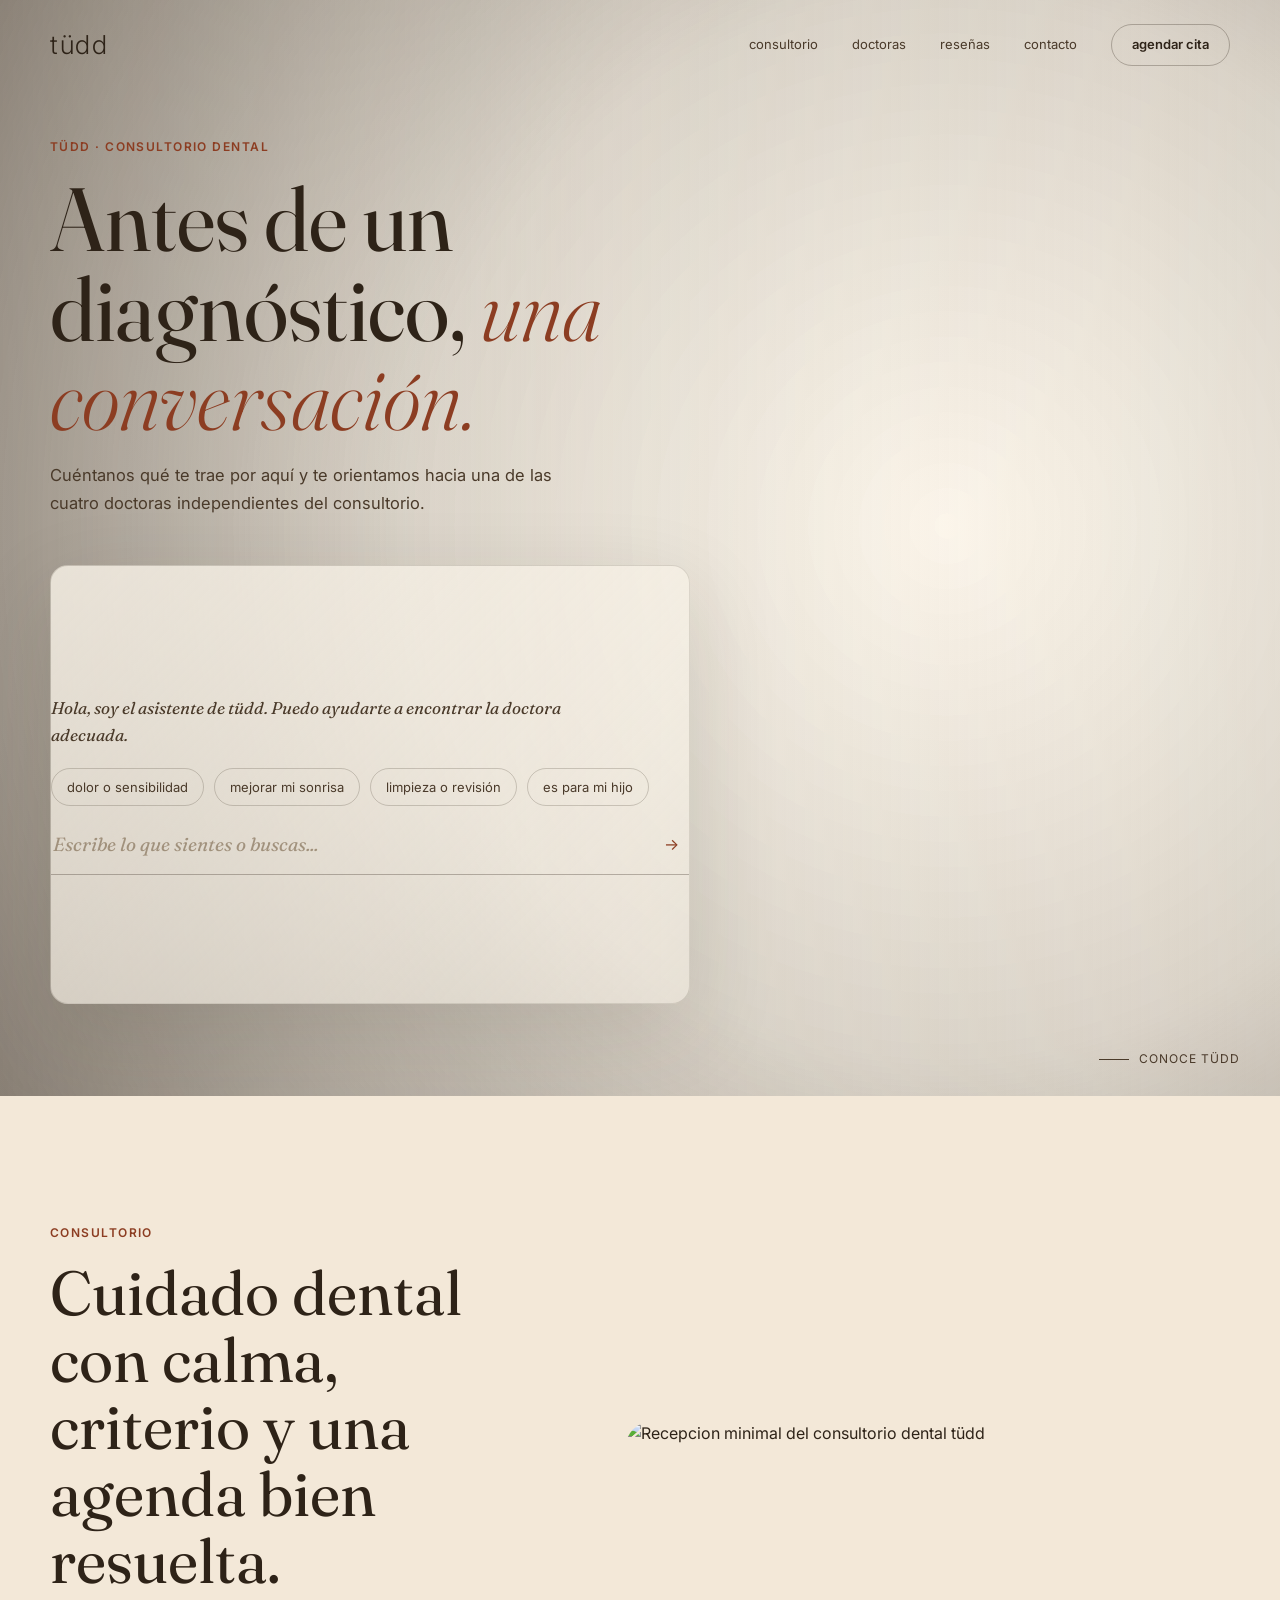
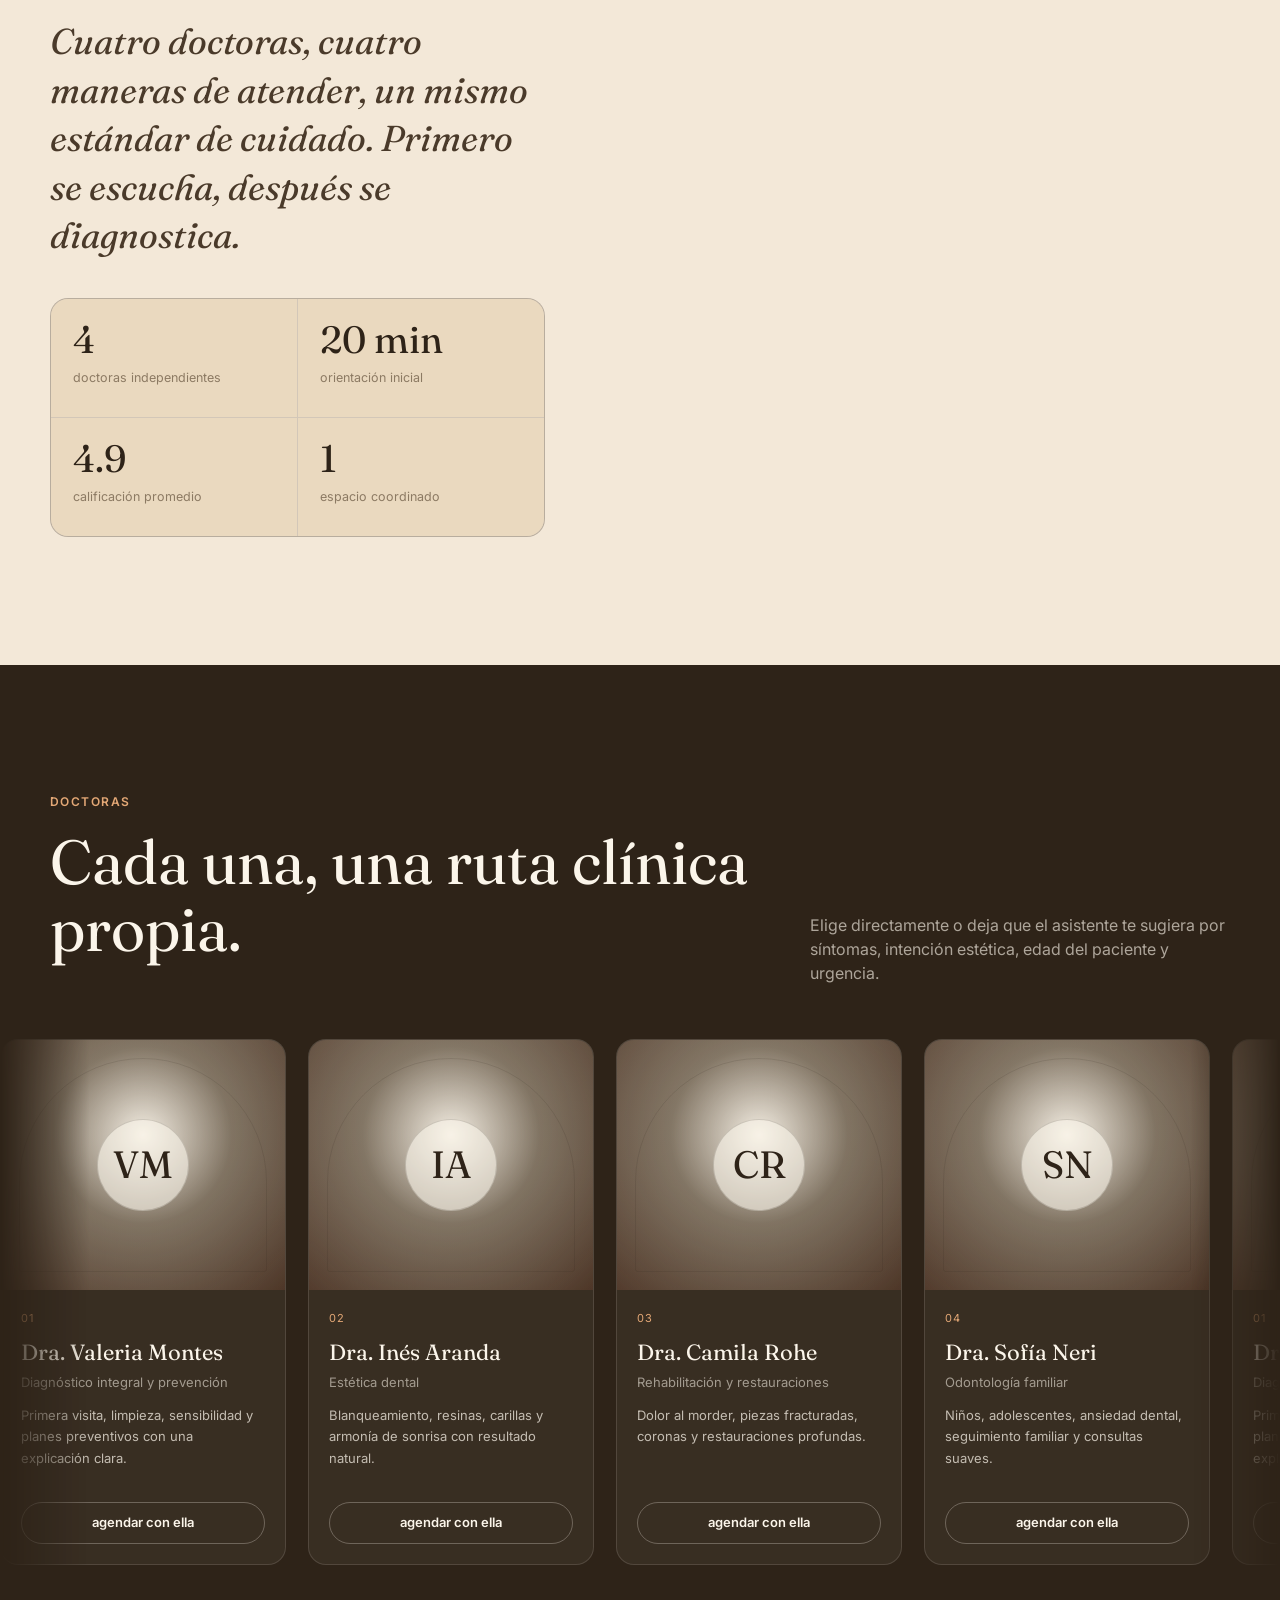
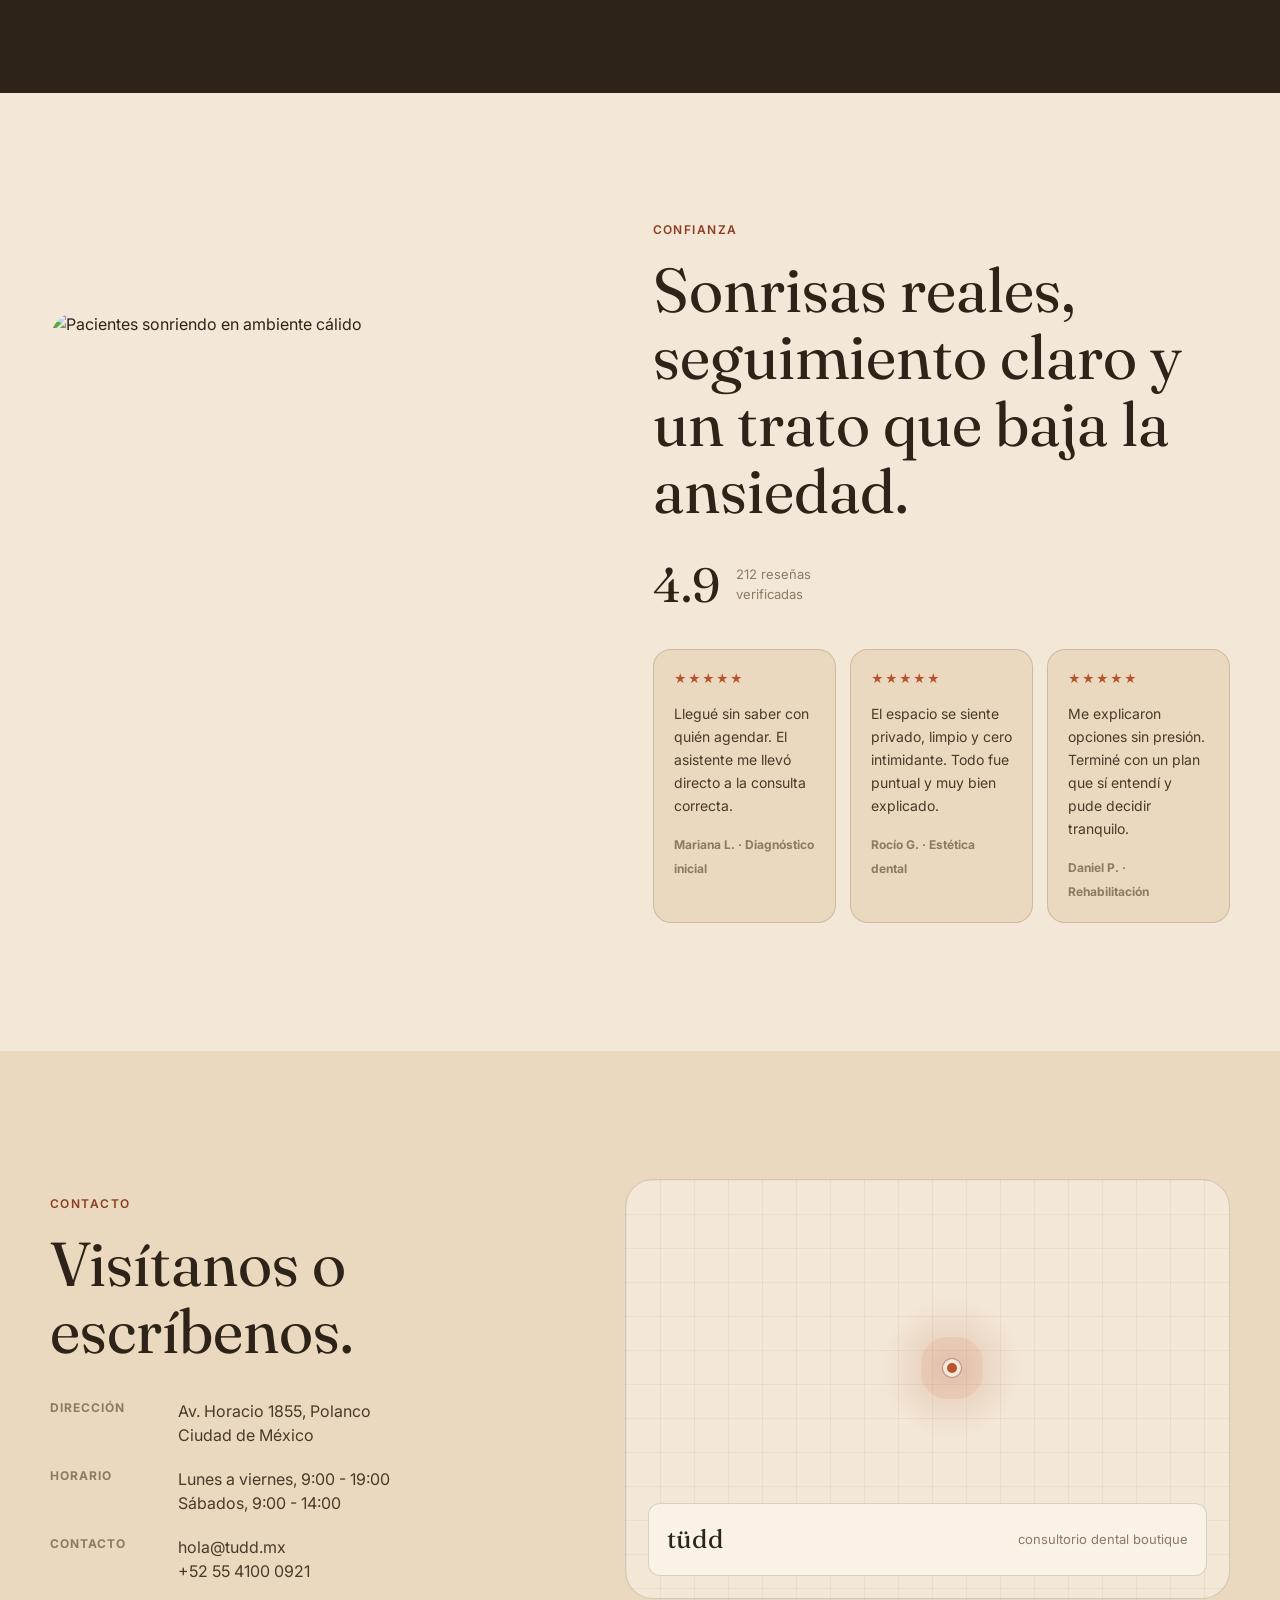
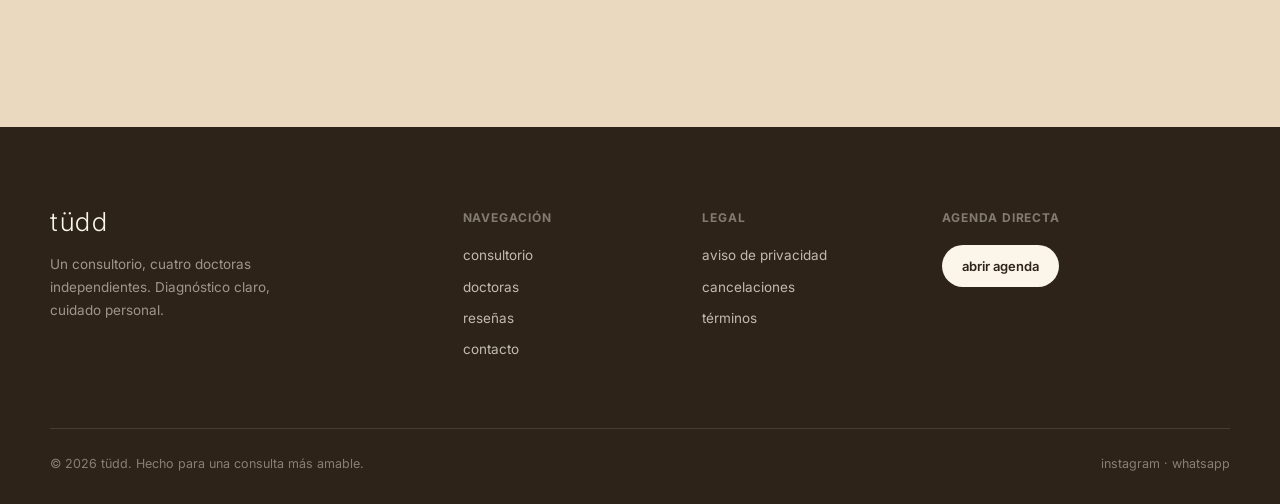
==== public/index.html @ bcc269da "Refina sitio con asistente conversacional" ====
<!doctype html>
<html lang="es">
  <head>
    <meta charset="utf-8" />
    <meta name="viewport" content="width=device-width, initial-scale=1" />
    <title>tüdd | Consultorio dental boutique</title>
    <meta
      name="description"
      content="Consultorio dental boutique con asistente de triaje, cuatro doctoras independientes y agenda de citas."
    />
    <link rel="preconnect" href="https://fonts.googleapis.com" />
    <link rel="preconnect" href="https://fonts.gstatic.com" crossorigin />
    <link
      href="https://fonts.googleapis.com/css2?family=Fraunces:ital,opsz,wght@0,9..144,300;0,9..144,400;0,9..144,500;1,9..144,400&family=Inter:wght@300;400;500;600;700&display=swap"
      rel="stylesheet"
    />
    <link rel="stylesheet" href="styles.css" />
  </head>
  <body>
    <header class="site-header" id="siteHeader">
      <div class="wrap nav-wrap">
        <a class="logo" href="#inicio" aria-label="tüdd inicio">tüdd</a>
        <nav class="main-nav" id="mainNav" aria-label="Navegacion principal">
          <a href="#consultorio">consultorio</a>
          <a href="#doctoras">doctoras</a>
          <a href="#confianza">reseñas</a>
          <a href="#contacto">contacto</a>
          <button class="btn btn-outline" type="button" data-open-booking="valeria">agendar cita</button>
        </nav>
        <button class="menu-toggle" id="menuToggle" type="button" aria-label="Abrir menu">
          <span></span>
          <span></span>
        </button>
      </div>
    </header>

    <main>
      <section class="hero" id="inicio">
        <div class="hero-photo" aria-hidden="true"></div>
        <div class="hero-scrim"></div>
        <div class="hero-grain"></div>

        <div class="wrap hero-inner" id="heroInner">
          <span class="hero-eyebrow">tüdd · consultorio dental</span>
          <h1>Antes de un diagnóstico, <em>una conversación.</em></h1>
          <p class="hero-lede">
            Cuéntanos qué te trae por aquí y te orientamos hacia una de las cuatro doctoras
            independientes del consultorio.
          </p>

          <section class="assistant-embed" id="asistente" aria-label="Asistente de triaje">
            <div class="thread" id="thread">
              <p class="line bot">Hola, soy el asistente de tüdd. Puedo ayudarte a encontrar la doctora adecuada.</p>
            </div>
            <div class="chip-row" id="chipRow">
              <button class="chip" type="button" data-msg="Tengo dolor o sensibilidad">dolor o sensibilidad</button>
              <button class="chip" type="button" data-msg="Quiero mejorar mi sonrisa">mejorar mi sonrisa</button>
              <button class="chip" type="button" data-msg="Necesito una limpieza o revisión">limpieza o revisión</button>
              <button class="chip" type="button" data-msg="Es para mi hijo">es para mi hijo</button>
            </div>
            <div class="ask-line">
              <input id="assistantInput" type="text" placeholder="Escribe lo que sientes o buscas..." />
              <button class="send-btn" id="sendBtn" type="button" aria-label="Enviar">
                <span>→</span>
              </button>
            </div>
          </section>
        </div>

        <div class="scroll-cue"><span></span>conoce tüdd</div>
      </section>

      <section class="about" id="consultorio">
        <div class="wrap about-grid">
          <div class="about-copy reveal">
            <span class="eyebrow">consultorio</span>
            <h2>Cuidado dental con calma, criterio y una agenda bien resuelta.</h2>
            <p class="quote">
              Cuatro doctoras, cuatro maneras de atender, un mismo estándar de cuidado.
              Primero se escucha, después se diagnostica.
            </p>
            <div class="stat-grid">
              <div><strong>4</strong><span>doctoras independientes</span></div>
              <div><strong>20 min</strong><span>orientación inicial</span></div>
              <div><strong>4.9</strong><span>calificación promedio</span></div>
              <div><strong>1</strong><span>espacio coordinado</span></div>
            </div>
          </div>
          <div class="about-media reveal">
            <img src="assets/tudd-clinic.png" alt="Recepcion minimal del consultorio dental tüdd" />
          </div>
        </div>
      </section>

      <section class="doctors" id="doctoras">
        <div class="wrap doctors-head">
          <div>
            <span class="eyebrow">doctoras</span>
            <h2>Cada una, una ruta clínica propia.</h2>
          </div>
          <p>
            Elige directamente o deja que el asistente te sugiera por síntomas, intención estética,
            edad del paciente y urgencia.
          </p>
        </div>
        <div class="carousel-mask" aria-label="Doctoras de tüdd">
          <div class="carousel-track" id="doctorTrack"></div>
        </div>
      </section>

      <section class="trust" id="confianza">
        <div class="wrap trust-grid">
          <div class="trust-media reveal">
            <img src="assets/tudd-trust.png" alt="Pacientes sonriendo en ambiente cálido" />
          </div>
          <div class="trust-copy reveal">
            <span class="eyebrow">confianza</span>
            <h2>Sonrisas reales, seguimiento claro y un trato que baja la ansiedad.</h2>
            <div class="rating">
              <strong>4.9</strong>
              <span>212 reseñas verificadas</span>
            </div>
            <div class="review-grid" id="reviewGrid"></div>
          </div>
        </div>
      </section>

      <section class="contact" id="contacto">
        <div class="wrap contact-grid">
          <div>
            <span class="eyebrow">contacto</span>
            <h2>Visítanos o escríbenos.</h2>
            <div class="contact-list">
              <div><span>dirección</span><p>Av. Horacio 1855, Polanco<br />Ciudad de México</p></div>
              <div><span>horario</span><p>Lunes a viernes, 9:00 - 19:00<br />Sábados, 9:00 - 14:00</p></div>
              <div><span>contacto</span><p>hola@tudd.mx<br />+52 55 4100 0921</p></div>
            </div>
          </div>
          <div class="map-card">
            <div class="map-grid"></div>
            <div class="map-pin"></div>
            <div class="map-label">
              <strong>tüdd</strong>
              <span>consultorio dental boutique</span>
            </div>
          </div>
        </div>
      </section>
    </main>

    <footer class="footer">
      <div class="wrap footer-grid">
        <div>
          <a class="logo" href="#inicio">tüdd</a>
          <p>Un consultorio, cuatro doctoras independientes. Diagnóstico claro, cuidado personal.</p>
        </div>
        <div>
          <h3>navegación</h3>
          <a href="#consultorio">consultorio</a>
          <a href="#doctoras">doctoras</a>
          <a href="#confianza">reseñas</a>
          <a href="#contacto">contacto</a>
        </div>
        <div>
          <h3>legal</h3>
          <a href="#contacto">aviso de privacidad</a>
          <a href="#contacto">cancelaciones</a>
          <a href="#contacto">términos</a>
        </div>
        <div>
          <h3>agenda directa</h3>
          <button class="btn btn-light" type="button" data-open-booking="valeria">abrir agenda</button>
        </div>
      </div>
      <div class="wrap footer-bottom">
        <span>© 2026 tüdd. Hecho para una consulta más amable.</span>
        <span>instagram · whatsapp</span>
      </div>
    </footer>

    <div class="modal-overlay" id="modalOverlay" aria-hidden="true">
      <div class="modal-box" role="dialog" aria-modal="true" aria-labelledby="modalTitle">
        <button class="modal-close" id="modalClose" type="button" aria-label="Cerrar">×</button>
        <div id="modalContent"></div>
      </div>
    </div>

    <script src="script.js"></script>
  </body>
</html>
---- public/styles.css ----
:root {
  --sand: #f3e8d8;
  --sand-2: #ead9bf;
  --cream: #fbf5ea;
  --ink: #2e2318;
  --ink-soft: #4a3a2a;
  --taupe: #8c7a63;
  --terra: #b8532f;
  --terra-deep: #8c3d22;
  --line: rgba(46, 35, 24, 0.16);
  --line-strong: rgba(46, 35, 24, 0.28);
  --glass: rgba(251, 245, 234, 0.68);
  --font-display: "Fraunces", Georgia, serif;
  --font-body: "Inter", Arial, sans-serif;
  --ease: cubic-bezier(0.22, 1, 0.36, 1);
}

* {
  box-sizing: border-box;
}

html {
  scroll-behavior: smooth;
}

body {
  margin: 0;
  overflow-x: hidden;
  background: var(--sand);
  color: var(--ink);
  font-family: var(--font-body);
  line-height: 1.5;
  -webkit-font-smoothing: antialiased;
}

a {
  color: inherit;
  text-decoration: none;
}

button,
input {
  font: inherit;
}

button {
  border: 0;
  background: none;
  cursor: pointer;
}

img {
  display: block;
  width: 100%;
}

.wrap {
  width: min(1180px, calc(100% - 48px));
  margin: 0 auto;
}

.site-header {
  position: fixed;
  inset: 0 0 auto;
  z-index: 30;
  padding: 24px 0;
  border-bottom: 1px solid transparent;
  transition: background 0.35s var(--ease), padding 0.35s var(--ease), border-color 0.35s var(--ease);
}

.site-header.scrolled {
  padding: 14px 0;
  border-color: var(--line);
  background: rgba(243, 232, 216, 0.86);
  backdrop-filter: blur(16px);
}

.nav-wrap {
  display: flex;
  align-items: center;
  justify-content: space-between;
  gap: 28px;
}

.logo {
  font-size: 26px;
  font-weight: 300;
  letter-spacing: 0.06em;
  line-height: 1;
}

.main-nav {
  display: flex;
  align-items: center;
  gap: 34px;
  color: var(--ink-soft);
  font-size: 13px;
}

.main-nav a {
  transition: color 0.2s ease;
}

.main-nav a:hover {
  color: var(--terra-deep);
}

.btn {
  display: inline-flex;
  min-height: 42px;
  align-items: center;
  justify-content: center;
  border-radius: 999px;
  padding: 0 20px;
  font-size: 13px;
  font-weight: 600;
  transition: transform 0.25s var(--ease), background 0.25s ease, color 0.25s ease, border-color 0.25s ease;
}

.btn:hover {
  transform: translateY(-1px);
}

.btn-outline {
  border: 1px solid var(--line-strong);
  color: var(--ink);
}

.btn-outline:hover {
  border-color: var(--terra);
  color: var(--terra-deep);
}

.btn-light {
  background: var(--cream);
  color: var(--ink);
}

.menu-toggle {
  position: relative;
  display: none;
  width: 34px;
  height: 34px;
}

.menu-toggle span {
  position: absolute;
  left: 5px;
  right: 5px;
  height: 1px;
  background: var(--ink);
  transition: transform 0.25s var(--ease);
}

.menu-toggle span:first-child {
  top: 12px;
}

.menu-toggle span:last-child {
  top: 20px;
}

.menu-toggle.open span:first-child {
  transform: translateY(4px) rotate(45deg);
}

.menu-toggle.open span:last-child {
  transform: translateY(-4px) rotate(-45deg);
}

.hero {
  position: relative;
  min-height: 100svh;
  display: flex;
  align-items: center;
  overflow: hidden;
  background: var(--cream);
}

.hero-photo {
  position: absolute;
  inset: -8vh 0;
  background-image: url("assets/tudd-hero.png");
  background-position: center;
  background-size: cover;
  background-attachment: fixed;
  will-change: transform;
}

.hero-scrim {
  position: absolute;
  inset: 0;
  background:
    radial-gradient(circle at 74% 48%, rgba(251, 245, 234, 0.08), rgba(46, 35, 24, 0.16) 48%, rgba(46, 35, 24, 0.56) 100%),
    linear-gradient(90deg, rgba(251, 245, 234, 0.78), rgba(251, 245, 234, 0.32) 46%, rgba(251, 245, 234, 0.04));
}

.hero-grain {
  position: absolute;
  inset: 0;
  opacity: 0.18;
  mix-blend-mode: multiply;
  pointer-events: none;
  background-image: radial-gradient(rgba(46, 35, 24, 0.18) 0.7px, transparent 0.7px);
  background-size: 12px 12px;
}

.hero-inner {
  position: relative;
  z-index: 2;
  padding: 138px 0 92px;
  will-change: transform, opacity;
}

.hero-eyebrow,
.eyebrow {
  display: block;
  margin-bottom: 18px;
  color: var(--terra-deep);
  font-size: 12px;
  font-weight: 600;
  letter-spacing: 0.12em;
  text-transform: uppercase;
}

h1,
h2,
h3,
p {
  margin-top: 0;
}

h1 {
  max-width: 760px;
  margin-bottom: 18px;
  color: var(--ink);
  font-family: var(--font-display);
  font-size: clamp(44px, 7vw, 92px);
  font-weight: 400;
  letter-spacing: 0;
  line-height: 1;
}

h1 em {
  color: var(--terra-deep);
  font-style: italic;
  font-weight: 300;
}

.hero-lede {
  max-width: 540px;
  color: var(--ink-soft);
  font-size: 16.5px;
  line-height: 1.7;
}

.assistant-embed {
  max-width: 640px;
  margin-top: 48px;
  padding: 26px;
  border: 1px solid rgba(46, 35, 24, 0.14);
  border-radius: 18px;
  background: linear-gradient(135deg, rgba(251, 245, 234, 0.78), rgba(251, 245, 234, 0.42));
  box-shadow: 0 30px 90px rgba(46, 35, 24, 0.14);
  backdrop-filter: blur(18px);
}

.thread {
  display: flex;
  max-height: 230px;
  flex-direction: column;
  gap: 12px;
  overflow-y: auto;
  padding-right: 5px;
  margin-bottom: 20px;
}

.line {
  max-width: 92%;
  margin-bottom: 0;
  animation: lineIn 0.45s var(--ease);
  font-size: 17px;
  line-height: 1.6;
}

@keyframes lineIn {
  from {
    opacity: 0;
    transform: translateY(7px);
  }
  to {
    opacity: 1;
    transform: translateY(0);
  }
}

.line.bot {
  color: var(--ink-soft);
  font-family: var(--font-display);
  font-style: italic;
}

.line.user {
  align-self: flex-end;
  color: var(--terra-deep);
  font-weight: 600;
  text-align: right;
}

.line.user::before {
  content: "- ";
  opacity: 0.55;
}

.line.typing {
  display: flex;
  gap: 5px;
}

.line.typing span {
  width: 6px;
  height: 6px;
  border-radius: 999px;
  background: var(--taupe);
  animation: bounce 1.1s infinite ease-in-out;
}

.line.typing span:nth-child(2) {
  animation-delay: 0.12s;
}

.line.typing span:nth-child(3) {
  animation-delay: 0.24s;
}

@keyframes bounce {
  0%,
  70%,
  100% {
    opacity: 0.45;
    transform: translateY(0);
  }
  35% {
    opacity: 1;
    transform: translateY(-4px);
  }
}

.suggestion-line {
  display: flex;
  align-items: baseline;
  gap: 10px;
  flex-wrap: wrap;
}

.suggestion-line strong {
  color: var(--ink);
  font-family: var(--font-body);
  font-style: normal;
}

.suggestion-line span {
  color: var(--taupe);
  font-family: var(--font-body);
  font-size: 14px;
  font-style: normal;
}

.suggestion-line button {
  color: var(--terra-deep);
  font-size: 14px;
  font-weight: 700;
  text-decoration: underline;
  text-underline-offset: 4px;
}

.chip-row {
  display: flex;
  flex-wrap: wrap;
  gap: 10px;
  margin-bottom: 20px;
}

.chip {
  min-height: 38px;
  border: 1px solid rgba(46, 35, 24, 0.2);
  border-radius: 999px;
  padding: 0 15px;
  color: var(--ink-soft);
  font-size: 13px;
  transition: background 0.2s ease, border-color 0.2s ease;
}

.chip:hover {
  border-color: var(--terra);
  background: rgba(184, 83, 47, 0.08);
}

.ask-line {
  display: flex;
  align-items: center;
  gap: 12px;
  border-bottom: 1px solid rgba(46, 35, 24, 0.3);
  padding-bottom: 12px;
}

.ask-line input {
  min-width: 0;
  flex: 1;
  border: 0;
  outline: 0;
  background: transparent;
  color: var(--ink);
  font-family: var(--font-display);
  font-size: 19px;
  font-style: italic;
}

.ask-line input::placeholder {
  color: rgba(140, 122, 99, 0.76);
}

.send-btn {
  width: 36px;
  height: 36px;
  flex: 0 0 auto;
  border-radius: 999px;
  color: var(--terra-deep);
  transition: transform 0.2s ease, background 0.2s ease;
}

.send-btn:hover {
  background: rgba(184, 83, 47, 0.1);
  transform: translateX(2px);
}

.scroll-cue {
  position: absolute;
  right: 40px;
  bottom: 28px;
  z-index: 3;
  display: flex;
  align-items: center;
  gap: 10px;
  color: var(--ink-soft);
  font-size: 12px;
  letter-spacing: 0.08em;
  text-transform: uppercase;
}

.scroll-cue span {
  width: 30px;
  height: 1px;
  background: currentColor;
}

section:not(.hero) {
  padding: clamp(84px, 10vw, 132px) 0;
}

.about-grid,
.trust-grid,
.contact-grid {
  display: grid;
  align-items: center;
  gap: clamp(34px, 7vw, 80px);
}

.about-grid {
  grid-template-columns: 0.9fr 1.1fr;
}

.about-copy h2,
.doctors h2,
.trust-copy h2,
.contact h2 {
  max-width: 720px;
  margin-bottom: 22px;
  font-family: var(--font-display);
  font-size: clamp(34px, 5vw, 62px);
  font-weight: 400;
  line-height: 1.08;
}

.quote {
  position: relative;
  max-width: 600px;
  margin-bottom: 38px;
  color: var(--ink-soft);
  font-family: var(--font-display);
  font-size: clamp(24px, 3vw, 36px);
  font-style: italic;
  line-height: 1.35;
}

.stat-grid {
  display: grid;
  grid-template-columns: repeat(2, 1fr);
  overflow: hidden;
  border: 1px solid var(--line);
  border-radius: 18px;
  background: var(--line);
  gap: 1px;
}

.stat-grid div {
  min-height: 118px;
  background: var(--sand-2);
  padding: 22px;
}

.stat-grid strong {
  display: block;
  color: var(--ink);
  font-family: var(--font-display);
  font-size: 38px;
  font-weight: 400;
  line-height: 1;
}

.stat-grid span {
  display: block;
  margin-top: 10px;
  color: var(--taupe);
  font-size: 12.5px;
}

.about-media img,
.trust-media img {
  min-height: 520px;
  border-radius: 28px;
  object-fit: cover;
}

.doctors {
  overflow: hidden;
  background: var(--ink);
  color: var(--cream);
}

.doctors .eyebrow {
  color: #e4a876;
}

.doctors-head {
  display: flex;
  align-items: flex-end;
  justify-content: space-between;
  gap: 28px;
  margin-bottom: 54px;
}

.doctors-head p {
  max-width: 420px;
  margin-bottom: 0;
  color: rgba(251, 245, 234, 0.62);
}

.carousel-mask {
  overflow: hidden;
  mask-image: linear-gradient(90deg, transparent, black 7%, black 93%, transparent);
}

.carousel-track {
  display: flex;
  width: max-content;
  gap: 22px;
  animation: scrollX 38s linear infinite;
}

.carousel-track:hover {
  animation-play-state: paused;
}

@keyframes scrollX {
  to {
    transform: translateX(-50%);
  }
}

.doctor-card {
  width: 286px;
  flex: 0 0 auto;
  overflow: hidden;
  border: 1px solid rgba(251, 245, 234, 0.13);
  border-radius: 18px;
  background: rgba(251, 245, 234, 0.05);
  transition: border-color 0.25s ease, transform 0.25s var(--ease);
}

.doctor-card:hover {
  border-color: rgba(251, 245, 234, 0.32);
  transform: translateY(-4px);
}

.doctor-art {
  position: relative;
  min-height: 250px;
  display: grid;
  place-items: center;
  background:
    radial-gradient(circle at 50% 38%, rgba(251, 245, 234, 0.96), rgba(234, 217, 191, 0.38) 42%, rgba(184, 83, 47, 0.14)),
    linear-gradient(135deg, rgba(251, 245, 234, 0.08), rgba(251, 245, 234, 0.02));
}

.doctor-art::after {
  content: "";
  position: absolute;
  inset: 18px;
  border: 1px solid rgba(46, 35, 24, 0.12);
  border-radius: 999px 999px 22px 22px;
}

.doctor-art span {
  position: relative;
  z-index: 1;
  width: 92px;
  height: 92px;
  display: grid;
  place-items: center;
  border: 1px solid rgba(46, 35, 24, 0.18);
  border-radius: 50%;
  background: rgba(251, 245, 234, 0.62);
  color: var(--ink);
  font-family: var(--font-display);
  font-size: 38px;
}

.doctor-body {
  padding: 20px;
}

.doctor-index {
  display: block;
  margin-bottom: 10px;
  color: #e4a876;
  font-size: 11px;
  letter-spacing: 0.1em;
}

.doctor-name {
  margin-bottom: 4px;
  font-family: var(--font-display);
  font-size: 22px;
}

.doctor-role {
  margin-bottom: 12px;
  color: rgba(251, 245, 234, 0.55);
  font-size: 13px;
}

.doctor-bio {
  min-height: 84px;
  color: rgba(251, 245, 234, 0.72);
  font-size: 13px;
  line-height: 1.65;
}

.doctor-cta,
.modal-submit {
  width: 100%;
  min-height: 42px;
  border-radius: 999px;
  background: transparent;
  border: 1px solid rgba(251, 245, 234, 0.28);
  color: var(--cream);
  font-size: 13px;
  font-weight: 600;
  transition: background 0.25s ease, border-color 0.25s ease;
}

.doctor-cta:hover,
.modal-submit:hover {
  border-color: var(--terra);
  background: var(--terra);
}

.trust {
  background: var(--sand);
}

.trust-grid {
  grid-template-columns: 0.95fr 1.05fr;
}

.rating {
  display: flex;
  align-items: center;
  gap: 16px;
  margin: 24px 0 28px;
}

.rating strong {
  font-family: var(--font-display);
  font-size: 48px;
  font-weight: 400;
}

.rating span {
  max-width: 130px;
  color: var(--taupe);
  font-size: 13px;
}

.review-grid {
  display: grid;
  grid-template-columns: repeat(3, 1fr);
  gap: 14px;
}

.review-card {
  min-height: 225px;
  border: 1px solid var(--line);
  border-radius: 18px;
  background: var(--sand-2);
  padding: 20px;
}

.review-stars {
  margin-bottom: 14px;
  color: var(--terra);
  font-size: 12px;
  letter-spacing: 1px;
}

.review-card p {
  color: var(--ink-soft);
  font-size: 14px;
  line-height: 1.65;
}

.review-card span {
  color: var(--taupe);
  font-size: 12px;
  font-weight: 700;
}

.contact {
  background: var(--sand-2);
}

.contact-grid {
  grid-template-columns: 0.9fr 1.1fr;
}

.contact-list {
  display: grid;
  gap: 20px;
  margin-top: 34px;
}

.contact-list div {
  display: grid;
  grid-template-columns: 110px 1fr;
  gap: 18px;
}

.contact-list span {
  color: var(--taupe);
  font-size: 12px;
  font-weight: 700;
  letter-spacing: 0.08em;
  text-transform: uppercase;
}

.contact-list p {
  margin-bottom: 0;
  color: var(--ink-soft);
}

.map-card {
  position: relative;
  min-height: 420px;
  overflow: hidden;
  border: 1px solid var(--line);
  border-radius: 28px;
  background:
    linear-gradient(rgba(46, 35, 24, 0.05) 1px, transparent 1px) 0 0 / 34px 34px,
    linear-gradient(90deg, rgba(46, 35, 24, 0.05) 1px, transparent 1px) 0 0 / 34px 34px,
    var(--sand);
}

.map-grid {
  position: absolute;
  inset: 0;
  background: radial-gradient(circle at 54% 45%, rgba(184, 83, 47, 0.22), transparent 18%);
}

.map-pin {
  position: absolute;
  left: 54%;
  top: 45%;
  width: 18px;
  height: 18px;
  border: 4px solid var(--sand);
  border-radius: 50%;
  background: var(--terra);
  box-shadow: 0 0 0 1px var(--line-strong), 0 0 0 22px rgba(184, 83, 47, 0.08);
  transform: translate(-50%, -50%);
}

.map-label {
  position: absolute;
  right: 22px;
  bottom: 22px;
  left: 22px;
  display: flex;
  align-items: center;
  justify-content: space-between;
  gap: 14px;
  border: 1px solid var(--line);
  border-radius: 12px;
  background: rgba(251, 245, 234, 0.82);
  padding: 16px 18px;
  backdrop-filter: blur(12px);
}

.map-label strong {
  font-family: var(--font-display);
  font-size: 26px;
  font-weight: 400;
}

.map-label span {
  color: var(--taupe);
  font-size: 13px;
}

.footer {
  background: var(--ink);
  color: rgba(251, 245, 234, 0.68);
  padding: 82px 0 30px;
}

.footer-grid {
  display: grid;
  grid-template-columns: 1.3fr 0.7fr 0.7fr 1fr;
  gap: 38px;
  padding-bottom: 58px;
  border-bottom: 1px solid rgba(251, 245, 234, 0.12);
}

.footer .logo {
  display: block;
  margin-bottom: 18px;
  color: var(--cream);
}

.footer p {
  max-width: 270px;
  color: rgba(251, 245, 234, 0.55);
  font-size: 13.5px;
  line-height: 1.7;
}

.footer h3 {
  margin-bottom: 18px;
  color: rgba(251, 245, 234, 0.42);
  font-size: 12px;
  letter-spacing: 0.08em;
  text-transform: uppercase;
}

.footer a:not(.logo) {
  display: block;
  margin-bottom: 11px;
  color: rgba(251, 245, 234, 0.72);
  font-size: 13.5px;
}

.footer-bottom {
  display: flex;
  justify-content: space-between;
  gap: 20px;
  padding-top: 26px;
  color: rgba(251, 245, 234, 0.44);
  font-size: 12.5px;
}

.modal-overlay {
  position: fixed;
  inset: 0;
  z-index: 80;
  display: flex;
  align-items: center;
  justify-content: center;
  padding: 24px;
  background: rgba(46, 35, 24, 0.58);
  backdrop-filter: blur(5px);
  opacity: 0;
  pointer-events: none;
  transition: opacity 0.25s var(--ease);
}

.modal-overlay.open {
  opacity: 1;
  pointer-events: auto;
}

.modal-box {
  position: relative;
  width: min(480px, 100%);
  max-height: 88vh;
  overflow-y: auto;
  border-radius: 28px;
  background: var(--sand);
  padding: 34px;
  transform: translateY(14px) scale(0.98);
  transition: transform 0.3s var(--ease);
}

.modal-overlay.open .modal-box {
  transform: translateY(0) scale(1);
}

.modal-close {
  position: absolute;
  top: 18px;
  right: 20px;
  color: var(--taupe);
  font-size: 30px;
  line-height: 1;
}

.modal-doctor {
  display: flex;
  gap: 14px;
  align-items: center;
  margin-bottom: 28px;
}

.modal-avatar {
  width: 56px;
  height: 56px;
  display: grid;
  place-items: center;
  border-radius: 50%;
  background: var(--cream);
  color: var(--ink);
  font-family: var(--font-display);
  font-size: 23px;
}

.modal-doctor h3 {
  margin: 0;
  font-family: var(--font-display);
  font-size: 24px;
  font-weight: 400;
}

.modal-doctor p {
  margin: 2px 0 0;
  color: var(--taupe);
  font-size: 13px;
}

.modal-label {
  display: block;
  margin: 22px 0 10px;
  color: var(--taupe);
  font-size: 12px;
  font-weight: 700;
  letter-spacing: 0.08em;
  text-transform: uppercase;
}

.pill-row {
  display: flex;
  flex-wrap: wrap;
  gap: 8px;
}

.pill-option {
  min-height: 38px;
  border: 1px solid var(--line-strong);
  border-radius: 999px;
  padding: 0 14px;
  color: var(--ink-soft);
  font-size: 13px;
}

.pill-option.active {
  border-color: var(--terra);
  background: var(--terra);
  color: var(--cream);
}

.form-field {
  margin-top: 10px;
}

.form-field input {
  width: 100%;
  border: 1px solid var(--line);
  border-radius: 999px;
  background: rgba(251, 245, 234, 0.62);
  padding: 13px 16px;
  outline: 0;
}

.modal-submit {
  margin-top: 18px;
  border-color: var(--terra);
  background: var(--terra);
}

.confirm-state {
  text-align: center;
}

.confirm-icon {
  width: 56px;
  height: 56px;
  display: grid;
  place-items: center;
  margin: 4px auto 18px;
  border-radius: 50%;
  background: var(--terra);
  color: var(--cream);
  font-size: 25px;
}

.confirm-detail {
  display: grid;
  gap: 8px;
  margin: 24px 0;
  text-align: left;
}

.confirm-detail div {
  display: flex;
  justify-content: space-between;
  gap: 18px;
  border-bottom: 1px solid var(--line);
  padding-bottom: 8px;
}

.confirm-detail span {
  color: var(--taupe);
  font-size: 12px;
}

.reveal {
  opacity: 0;
  transform: translateY(22px);
  transition: opacity 0.8s var(--ease), transform 0.8s var(--ease);
}

.reveal.in {
  opacity: 1;
  transform: translateY(0);
}

@media (prefers-reduced-motion: reduce) {
  *,
  *::before,
  *::after {
    animation-duration: 0.001ms !important;
    scroll-behavior: auto !important;
    transition-duration: 0.001ms !important;
  }

  .hero-photo {
    background-attachment: scroll;
  }
}

@media (max-width: 900px) {
  .wrap {
    width: min(100% - 34px, 1180px);
  }

  .main-nav {
    position: fixed;
    top: 68px;
    right: 18px;
    left: 18px;
    display: none;
    flex-direction: column;
    align-items: stretch;
    gap: 6px;
    border: 1px solid var(--line);
    border-radius: 18px;
    background: rgba(243, 232, 216, 0.94);
    padding: 16px;
    backdrop-filter: blur(14px);
  }

  .main-nav.open {
    display: flex;
  }

  .main-nav a,
  .main-nav button {
    justify-content: flex-start;
    padding: 12px;
  }

  .menu-toggle {
    display: block;
  }

  .hero-inner {
    padding-top: 120px;
  }

  .hero-photo {
    background-position: 64% center;
    background-attachment: scroll;
  }

  .about-grid,
  .trust-grid,
  .contact-grid,
  .footer-grid {
    grid-template-columns: 1fr;
  }

  .doctors-head,
  .footer-bottom {
    align-items: flex-start;
    flex-direction: column;
  }

  .review-grid {
    grid-template-columns: 1fr;
  }
}

@media (max-width: 620px) {
  h1 {
    font-size: clamp(42px, 14vw, 66px);
  }

  .assistant-embed {
    padding: 18px;
    border-radius: 16px;
  }

  .line {
    font-size: 16px;
  }

  .scroll-cue {
    display: none;
  }

  .stat-grid,
  .contact-list div {
    grid-template-columns: 1fr;
  }

  .about-media img,
  .trust-media img,
  .map-card {
    min-height: 330px;
  }

  .carousel-mask {
    mask-image: none;
  }

  .doctor-card {
    width: 272px;
  }
}
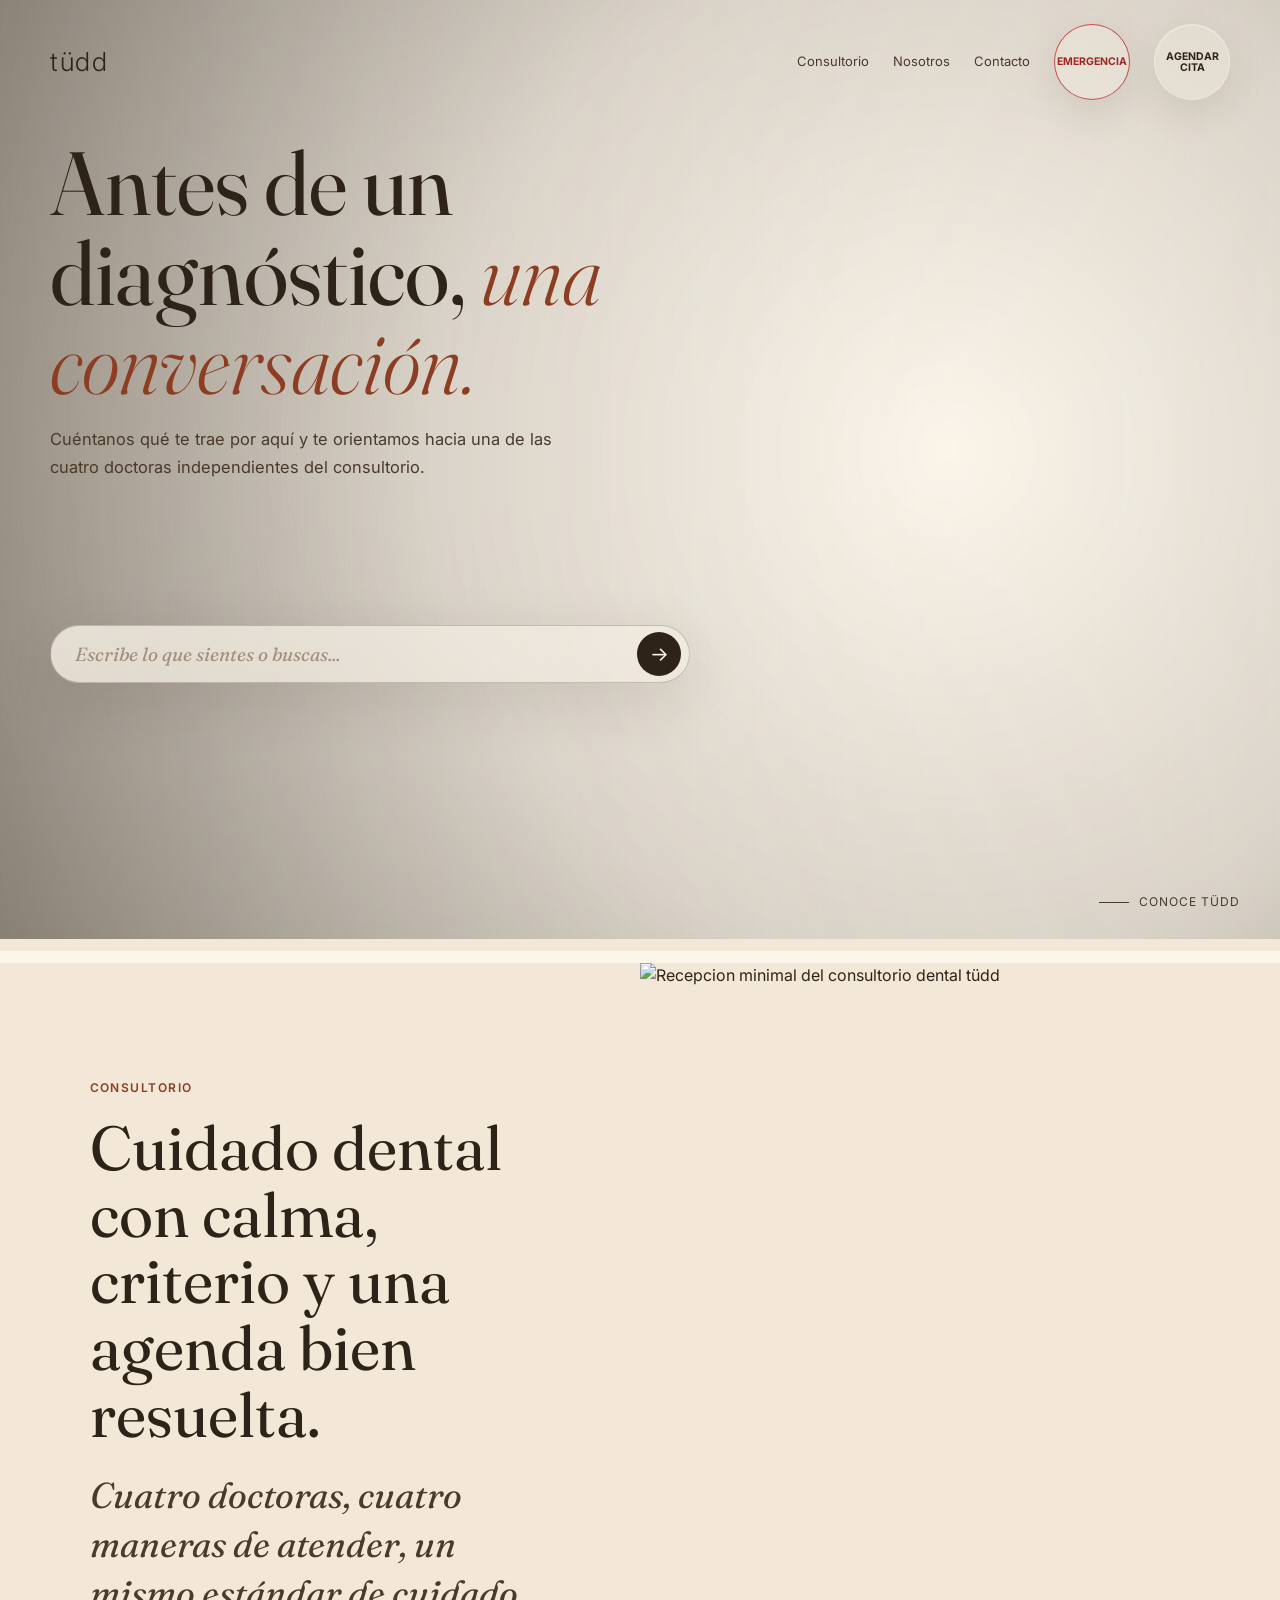
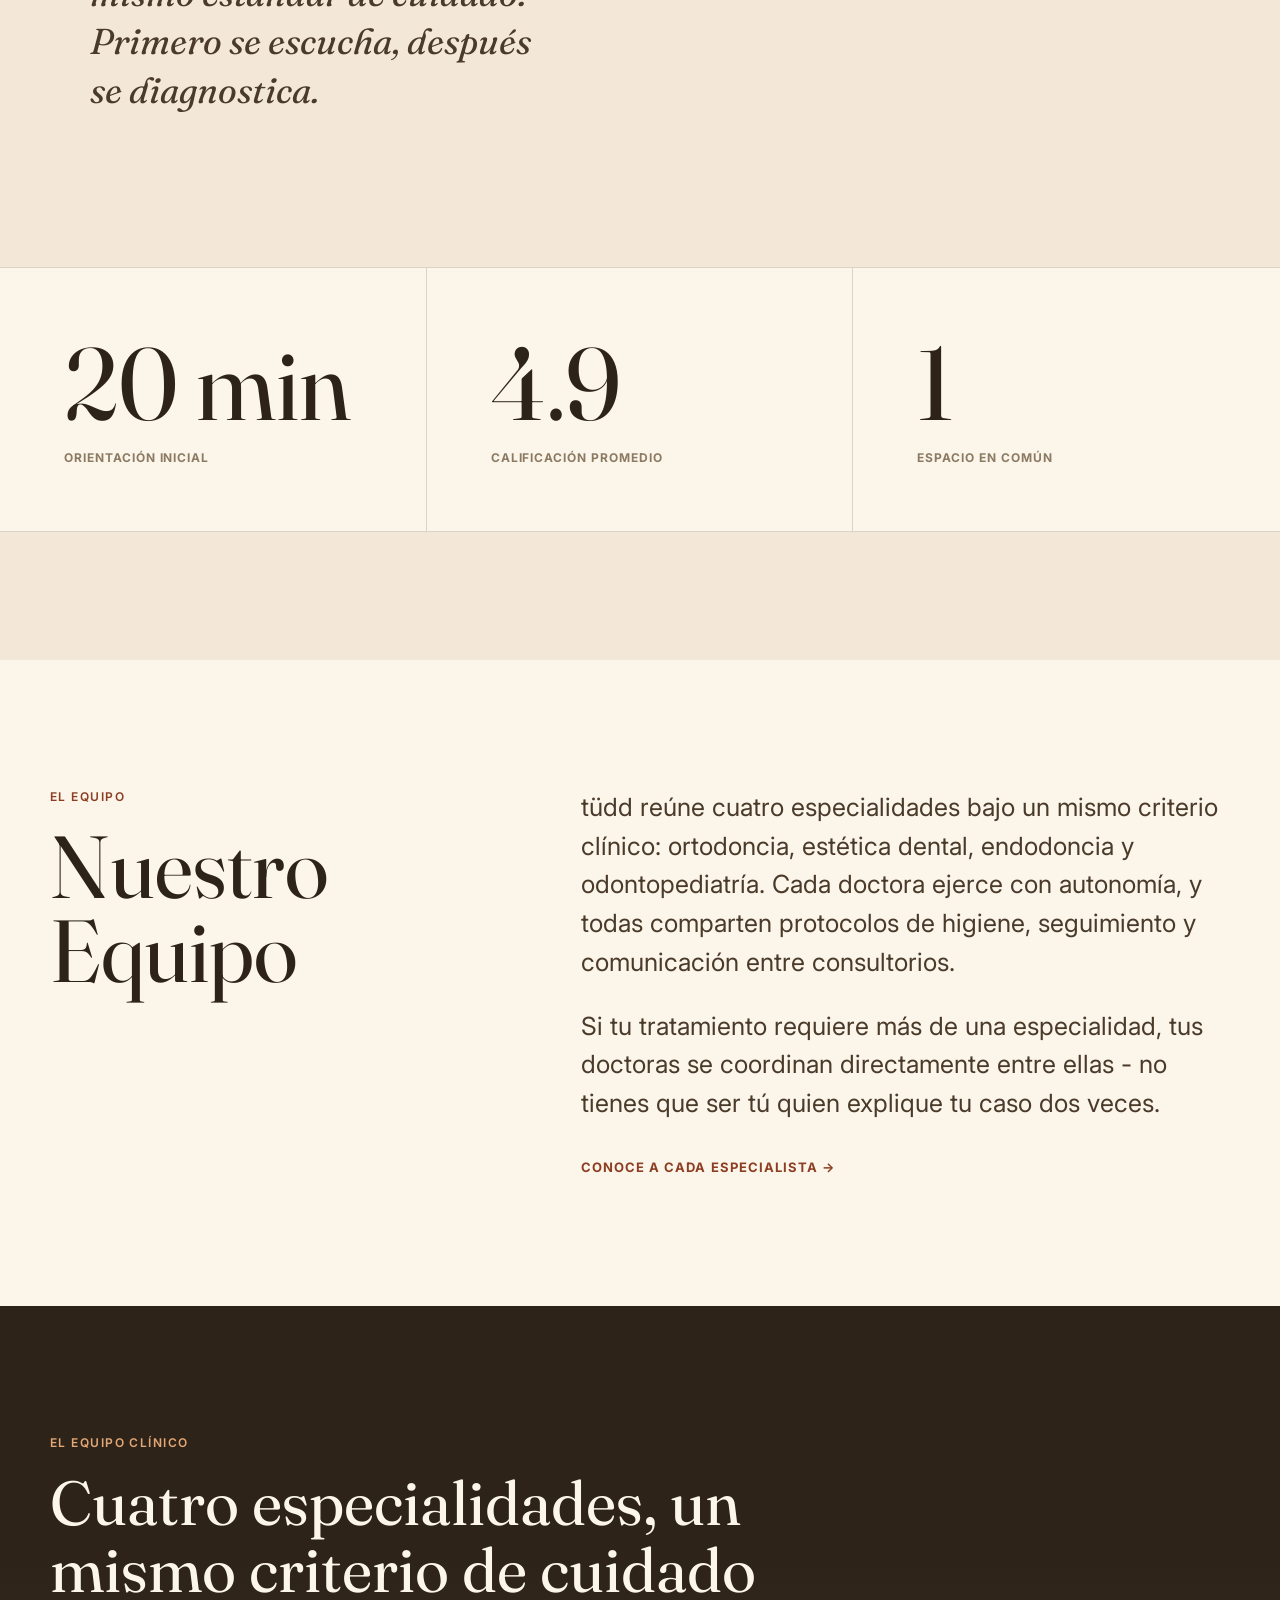
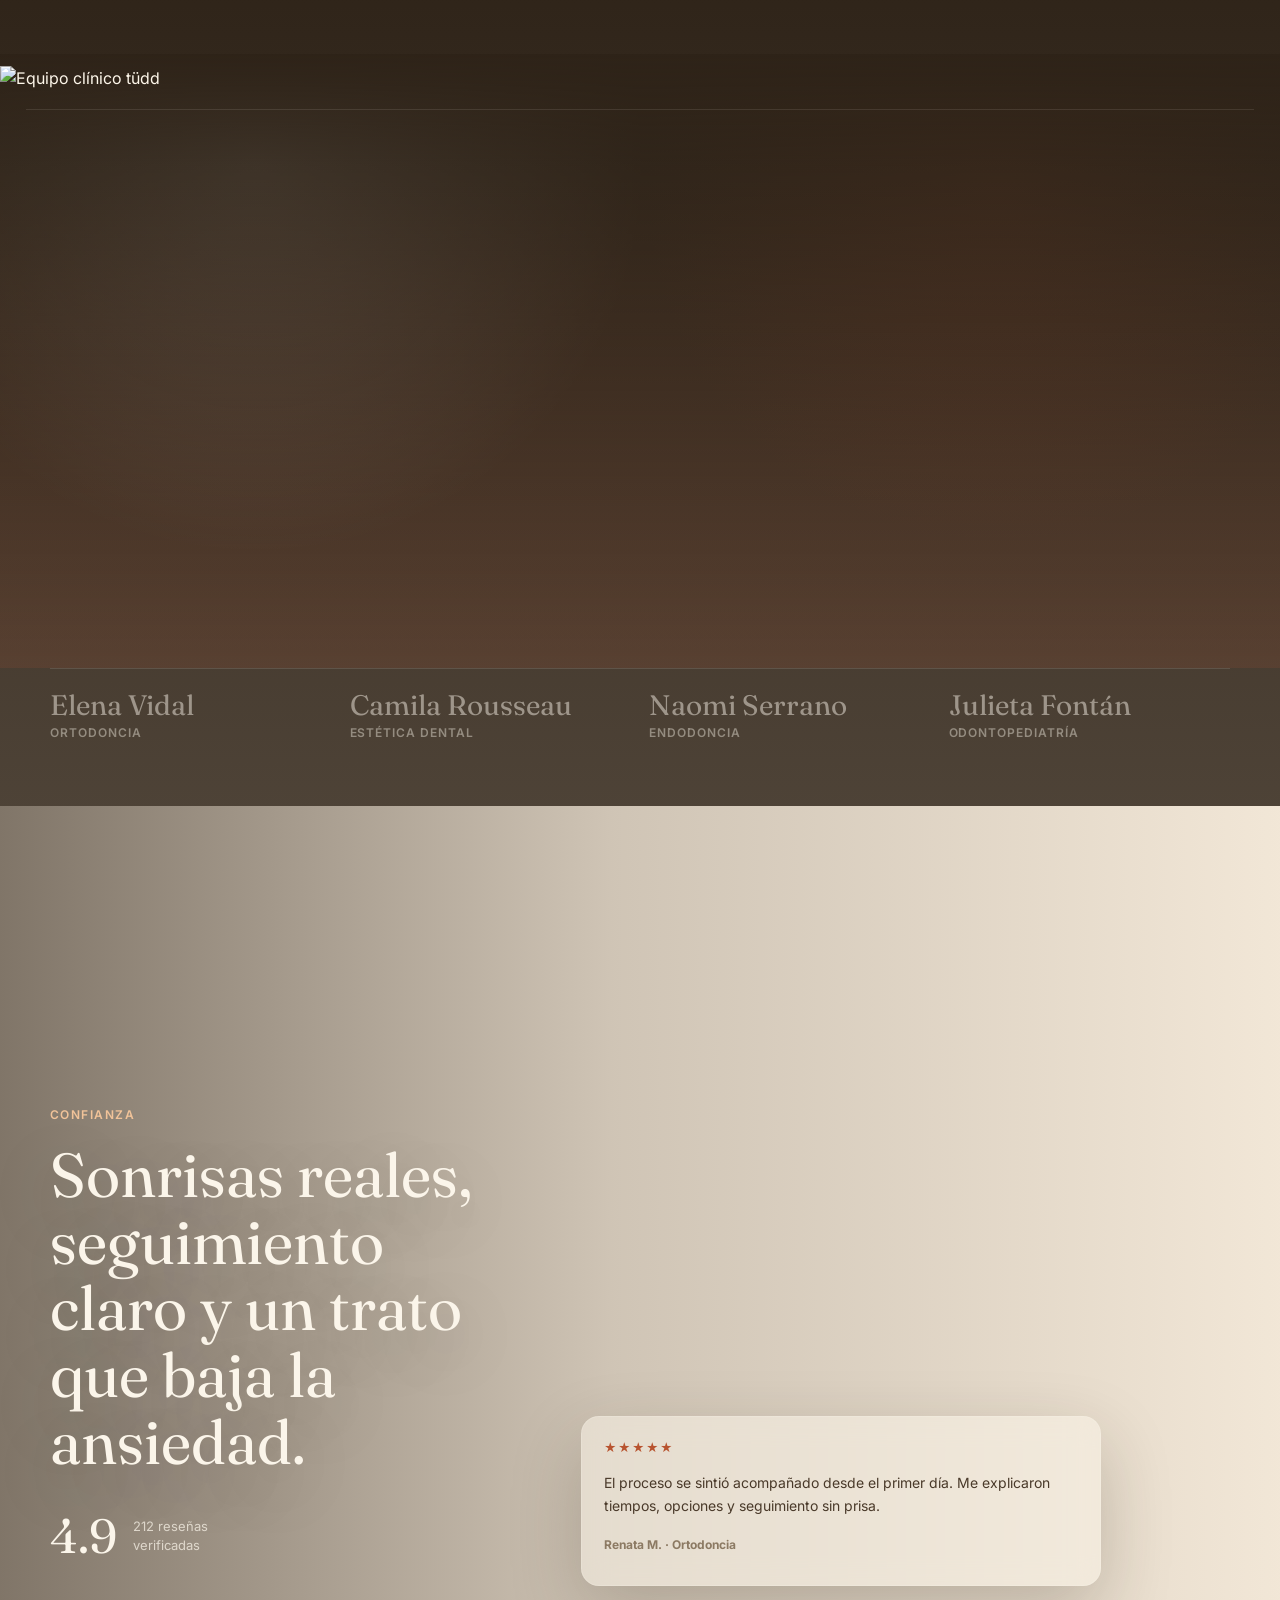
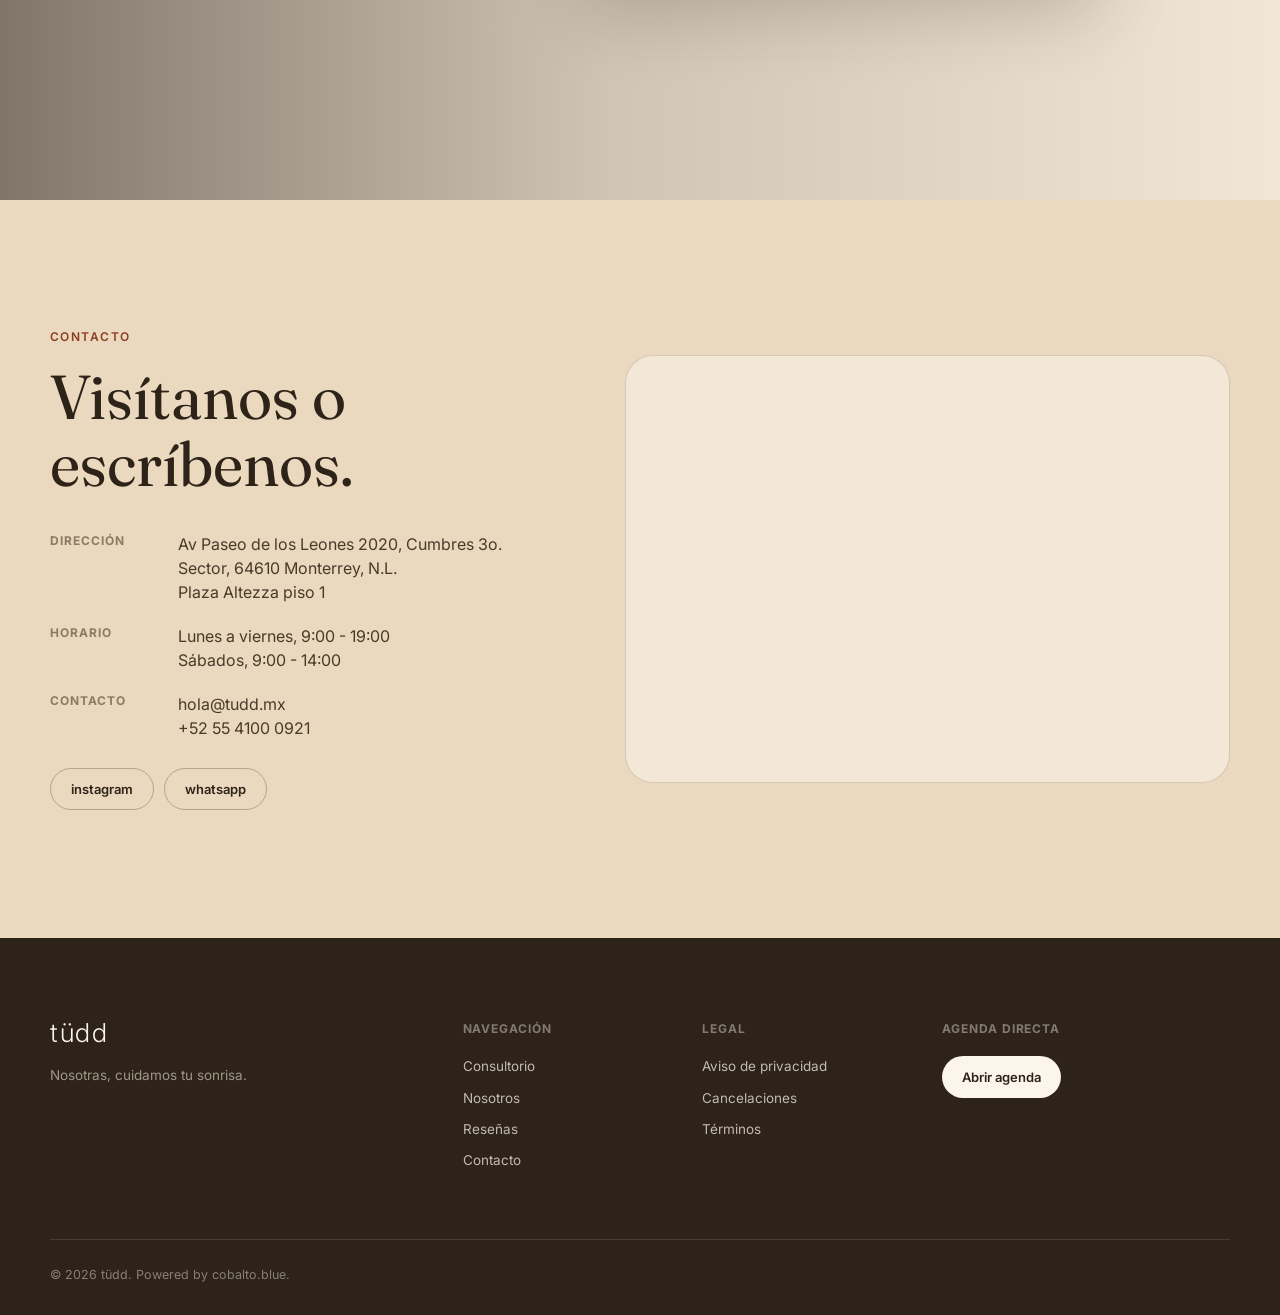
==== commit 3f17538e: "Ajusta CTAs hero consultorio y footer" ====
--- a/public/index.html
+++ b/public/index.html
@@ -21,11 +21,11 @@
       <div class="wrap nav-wrap">
         <a class="logo" href="#inicio" aria-label="tüdd inicio">tüdd</a>
         <nav class="main-nav" id="mainNav" aria-label="Navegacion principal">
-          <a href="#consultorio">consultorio</a>
-          <a href="#doctoras">doctoras</a>
-          <a href="#confianza">reseñas</a>
-          <a href="#contacto">contacto</a>
-          <button class="btn btn-outline" type="button" data-open-booking="valeria">agendar cita</button>
+          <a href="#consultorio">Consultorio</a>
+          <a href="#nosotros">Nosotros</a>
+          <a href="#contacto">Contacto</a>
+          <a class="header-orb header-orb-emergency" href="https://wa.me/525541000921?text=Hola%2C%20tengo%20una%20emergencia%20dental" target="_blank" rel="noreferrer">Emergencia</a>
+          <button class="header-orb" type="button" data-open-booking="elena">Agendar cita</button>
         </nav>
         <button class="menu-toggle" id="menuToggle" type="button" aria-label="Abrir menu">
           <span></span>
@@ -41,7 +41,6 @@
         <div class="hero-grain"></div>
 
         <div class="wrap hero-inner" id="heroInner">
-          <span class="hero-eyebrow">tüdd · consultorio dental</span>
           <h1>Antes de un diagnóstico, <em>una conversación.</em></h1>
           <p class="hero-lede">
             Cuéntanos qué te trae por aquí y te orientamos hacia una de las cuatro doctoras
@@ -49,21 +48,13 @@
           </p>
 
           <section class="assistant-embed" id="asistente" aria-label="Asistente de triaje">
-            <div class="thread" id="thread">
-              <p class="line bot">Hola, soy el asistente de tüdd. Puedo ayudarte a encontrar la doctora adecuada.</p>
-            </div>
-            <div class="chip-row" id="chipRow">
-              <button class="chip" type="button" data-msg="Tengo dolor o sensibilidad">dolor o sensibilidad</button>
-              <button class="chip" type="button" data-msg="Quiero mejorar mi sonrisa">mejorar mi sonrisa</button>
-              <button class="chip" type="button" data-msg="Necesito una limpieza o revisión">limpieza o revisión</button>
-              <button class="chip" type="button" data-msg="Es para mi hijo">es para mi hijo</button>
-            </div>
             <div class="ask-line">
               <input id="assistantInput" type="text" placeholder="Escribe lo que sientes o buscas..." />
               <button class="send-btn" id="sendBtn" type="button" aria-label="Enviar">
                 <span>→</span>
               </button>
             </div>
+            <div class="assistant-response" id="assistantResponse" aria-live="polite"></div>
           </section>
         </div>
 
@@ -71,7 +62,7 @@
       </section>
 
       <section class="about" id="consultorio">
-        <div class="wrap about-grid">
+        <div class="about-grid">
           <div class="about-copy reveal">
             <span class="eyebrow">consultorio</span>
             <h2>Cuidado dental con calma, criterio y una agenda bien resuelta.</h2>
@@ -79,15 +70,36 @@
               Cuatro doctoras, cuatro maneras de atender, un mismo estándar de cuidado.
               Primero se escucha, después se diagnostica.
             </p>
-            <div class="stat-grid">
-              <div><strong>4</strong><span>doctoras independientes</span></div>
-              <div><strong>20 min</strong><span>orientación inicial</span></div>
-              <div><strong>4.9</strong><span>calificación promedio</span></div>
-              <div><strong>1</strong><span>espacio coordinado</span></div>
-            </div>
           </div>
           <div class="about-media reveal">
             <img src="assets/tudd-clinic.png" alt="Recepcion minimal del consultorio dental tüdd" />
+          </div>
+        </div>
+        <div class="stats-banner" aria-label="Datos del consultorio">
+          <div><strong>20 min</strong><span>Orientación inicial</span></div>
+          <div><strong>4.9</strong><span>Calificación promedio</span></div>
+          <div><strong>1</strong><span>Espacio en común</span></div>
+        </div>
+      </section>
+
+      <section class="team-intro" id="nosotros">
+        <div class="wrap team-intro-grid">
+          <div>
+            <span class="eyebrow">el equipo</span>
+            <h2>Nuestro Equipo</h2>
+          </div>
+          <div>
+            <p>
+              tüdd reúne cuatro especialidades bajo un mismo criterio clínico: ortodoncia,
+              estética dental, endodoncia y odontopediatría. Cada doctora ejerce con
+              autonomía, y todas comparten protocolos de higiene, seguimiento y comunicación
+              entre consultorios.
+            </p>
+            <p>
+              Si tu tratamiento requiere más de una especialidad, tus doctoras se coordinan
+              directamente entre ellas - no tienes que ser tú quien explique tu caso dos veces.
+            </p>
+            <a href="#doctoras">conoce a cada especialista →</a>
           </div>
         </div>
       </section>
@@ -95,24 +107,16 @@
       <section class="doctors" id="doctoras">
         <div class="wrap doctors-head">
           <div>
-            <span class="eyebrow">doctoras</span>
-            <h2>Cada una, una ruta clínica propia.</h2>
+            <span class="eyebrow">el equipo clínico</span>
+            <h2>Cuatro especialidades, un mismo criterio de cuidado</h2>
           </div>
-          <p>
-            Elige directamente o deja que el asistente te sugiera por síntomas, intención estética,
-            edad del paciente y urgencia.
-          </p>
         </div>
-        <div class="carousel-mask" aria-label="Doctoras de tüdd">
-          <div class="carousel-track" id="doctorTrack"></div>
-        </div>
+        <div class="doctor-panel" id="doctorTrack" aria-label="Doctoras de tüdd"></div>
       </section>
 
       <section class="trust" id="confianza">
+        <div class="trust-bg" aria-hidden="true"></div>
         <div class="wrap trust-grid">
-          <div class="trust-media reveal">
-            <img src="assets/tudd-trust.png" alt="Pacientes sonriendo en ambiente cálido" />
-          </div>
           <div class="trust-copy reveal">
             <span class="eyebrow">confianza</span>
             <h2>Sonrisas reales, seguimiento claro y un trato que baja la ansiedad.</h2>
@@ -120,8 +124,8 @@
               <strong>4.9</strong>
               <span>212 reseñas verificadas</span>
             </div>
-            <div class="review-grid" id="reviewGrid"></div>
           </div>
+          <div class="review-stack" id="reviewGrid" data-parallax-reviews></div>
         </div>
       </section>
 
@@ -131,18 +135,22 @@
             <span class="eyebrow">contacto</span>
             <h2>Visítanos o escríbenos.</h2>
             <div class="contact-list">
-              <div><span>dirección</span><p>Av. Horacio 1855, Polanco<br />Ciudad de México</p></div>
+              <div><span>dirección</span><p>Av Paseo de los Leones 2020, Cumbres 3o. Sector, 64610 Monterrey, N.L.<br />Plaza Altezza piso 1</p></div>
               <div><span>horario</span><p>Lunes a viernes, 9:00 - 19:00<br />Sábados, 9:00 - 14:00</p></div>
               <div><span>contacto</span><p>hola@tudd.mx<br />+52 55 4100 0921</p></div>
             </div>
+            <div class="social-actions">
+              <a class="btn btn-outline" href="https://www.instagram.com/tudd.mx" target="_blank" rel="noreferrer">instagram</a>
+              <a class="btn btn-outline" href="https://wa.me/525541000921" target="_blank" rel="noreferrer">whatsapp</a>
+            </div>
           </div>
           <div class="map-card">
-            <div class="map-grid"></div>
-            <div class="map-pin"></div>
-            <div class="map-label">
-              <strong>tüdd</strong>
-              <span>consultorio dental boutique</span>
-            </div>
+            <iframe
+              title="Mapa de tüdd en Plaza Altezza"
+              src="https://www.google.com/maps?q=Av%20Paseo%20de%20los%20Leones%202020%2C%20Cumbres%203o.%20Sector%2C%2064610%20Monterrey%2C%20N.L.%20Plaza%20Altezza%20piso%201&output=embed"
+              loading="lazy"
+              referrerpolicy="no-referrer-when-downgrade"
+            ></iframe>
           </div>
         </div>
       </section>
@@ -152,29 +160,28 @@
       <div class="wrap footer-grid">
         <div>
           <a class="logo" href="#inicio">tüdd</a>
-          <p>Un consultorio, cuatro doctoras independientes. Diagnóstico claro, cuidado personal.</p>
+          <p>Nosotras, cuidamos tu sonrisa.</p>
         </div>
         <div>
-          <h3>navegación</h3>
-          <a href="#consultorio">consultorio</a>
-          <a href="#doctoras">doctoras</a>
-          <a href="#confianza">reseñas</a>
-          <a href="#contacto">contacto</a>
+          <h3>Navegación</h3>
+          <a href="#consultorio">Consultorio</a>
+          <a href="#nosotros">Nosotros</a>
+          <a href="#confianza">Reseñas</a>
+          <a href="#contacto">Contacto</a>
         </div>
         <div>
-          <h3>legal</h3>
-          <a href="#contacto">aviso de privacidad</a>
-          <a href="#contacto">cancelaciones</a>
-          <a href="#contacto">términos</a>
+          <h3>Legal</h3>
+          <a href="#contacto">Aviso de privacidad</a>
+          <a href="#contacto">Cancelaciones</a>
+          <a href="#contacto">Términos</a>
         </div>
         <div>
-          <h3>agenda directa</h3>
-          <button class="btn btn-light" type="button" data-open-booking="valeria">abrir agenda</button>
+          <h3>Agenda directa</h3>
+          <button class="btn btn-light" type="button" data-open-booking="elena">Abrir agenda</button>
         </div>
       </div>
       <div class="wrap footer-bottom">
-        <span>© 2026 tüdd. Hecho para una consulta más amable.</span>
-        <span>instagram · whatsapp</span>
+        <span>© 2026 tüdd. Powered by cobalto.blue.</span>
       </div>
     </footer>
 
--- a/public/styles.css
+++ b/public/styles.css
@@ -9,7 +9,6 @@
   --terra-deep: #8c3d22;
   --line: rgba(46, 35, 24, 0.16);
   --line-strong: rgba(46, 35, 24, 0.28);
-  --glass: rgba(251, 245, 234, 0.68);
   --font-display: "Fraunces", Georgia, serif;
   --font-body: "Inter", Arial, sans-serif;
   --ease: cubic-bezier(0.22, 1, 0.36, 1);
@@ -71,7 +70,7 @@
 .site-header.scrolled {
   padding: 14px 0;
   border-color: var(--line);
-  background: rgba(243, 232, 216, 0.86);
+  background: rgba(243, 232, 216, 0.88);
   backdrop-filter: blur(16px);
 }
 
@@ -92,13 +91,9 @@
 .main-nav {
   display: flex;
   align-items: center;
-  gap: 34px;
+  gap: 24px;
   color: var(--ink-soft);
   font-size: 13px;
-}
-
-.main-nav a {
-  transition: color 0.2s ease;
 }
 
 .main-nav a:hover {
@@ -114,7 +109,7 @@
   padding: 0 20px;
   font-size: 13px;
   font-weight: 600;
-  transition: transform 0.25s var(--ease), background 0.25s ease, color 0.25s ease, border-color 0.25s ease;
+  transition: transform 0.25s var(--ease), border-color 0.25s ease, color 0.25s ease, background 0.25s ease;
 }
 
 .btn:hover {
@@ -134,6 +129,38 @@
 .btn-light {
   background: var(--cream);
   color: var(--ink);
+}
+
+.header-orb {
+  width: 76px;
+  height: 76px;
+  display: inline-flex;
+  align-items: center;
+  justify-content: center;
+  border: 1px solid rgba(251, 245, 234, 0.5);
+  border-radius: 50%;
+  background: rgba(251, 245, 234, 0.24);
+  color: var(--ink);
+  padding: 0 12px;
+  text-align: center;
+  font-size: 10.5px;
+  font-weight: 700;
+  line-height: 1.05;
+  text-transform: uppercase;
+  backdrop-filter: blur(22px);
+  box-shadow: inset 0 1px 0 rgba(255, 255, 255, 0.24), 0 14px 38px rgba(46, 35, 24, 0.1);
+  transition: transform 0.25s var(--ease), background 0.25s ease, border-color 0.25s ease;
+}
+
+.header-orb:hover {
+  border-color: rgba(46, 35, 24, 0.44);
+  background: rgba(251, 245, 234, 0.4);
+  transform: translateY(-2px);
+}
+
+.header-orb-emergency {
+  border-color: rgba(184, 35, 35, 0.78);
+  color: #9e2720;
 }
 
 .menu-toggle {
@@ -191,14 +218,14 @@
   position: absolute;
   inset: 0;
   background:
-    radial-gradient(circle at 74% 48%, rgba(251, 245, 234, 0.08), rgba(46, 35, 24, 0.16) 48%, rgba(46, 35, 24, 0.56) 100%),
-    linear-gradient(90deg, rgba(251, 245, 234, 0.78), rgba(251, 245, 234, 0.32) 46%, rgba(251, 245, 234, 0.04));
+    radial-gradient(circle at 74% 48%, rgba(251, 245, 234, 0.06), rgba(46, 35, 24, 0.16) 48%, rgba(46, 35, 24, 0.56) 100%),
+    linear-gradient(90deg, rgba(251, 245, 234, 0.82), rgba(251, 245, 234, 0.34) 46%, rgba(251, 245, 234, 0.04));
 }
 
 .hero-grain {
   position: absolute;
   inset: 0;
-  opacity: 0.18;
+  opacity: 0.16;
   mix-blend-mode: multiply;
   pointer-events: none;
   background-image: radial-gradient(rgba(46, 35, 24, 0.18) 0.7px, transparent 0.7px);
@@ -212,7 +239,36 @@
   will-change: transform, opacity;
 }
 
-.hero-eyebrow,
+h1,
+h2,
+h3,
+p {
+  margin-top: 0;
+}
+
+h1 {
+  max-width: 760px;
+  margin-bottom: 18px;
+  color: var(--ink);
+  font-family: var(--font-display);
+  font-size: clamp(44px, 7vw, 92px);
+  font-weight: 400;
+  line-height: 1;
+}
+
+h1 em {
+  color: var(--terra-deep);
+  font-style: italic;
+  font-weight: 300;
+}
+
+.hero-lede {
+  max-width: 540px;
+  color: var(--ink-soft);
+  font-size: 16.5px;
+  line-height: 1.7;
+}
+
 .eyebrow {
   display: block;
   margin-bottom: 18px;
@@ -223,185 +279,22 @@
   text-transform: uppercase;
 }
 
-h1,
-h2,
-h3,
-p {
-  margin-top: 0;
-}
-
-h1 {
-  max-width: 760px;
-  margin-bottom: 18px;
-  color: var(--ink);
-  font-family: var(--font-display);
-  font-size: clamp(44px, 7vw, 92px);
-  font-weight: 400;
-  letter-spacing: 0;
-  line-height: 1;
-}
-
-h1 em {
-  color: var(--terra-deep);
-  font-style: italic;
-  font-weight: 300;
-}
-
-.hero-lede {
-  max-width: 540px;
-  color: var(--ink-soft);
-  font-size: 16.5px;
-  line-height: 1.7;
-}
-
 .assistant-embed {
   max-width: 640px;
-  margin-top: 48px;
-  padding: 26px;
-  border: 1px solid rgba(46, 35, 24, 0.14);
-  border-radius: 18px;
-  background: linear-gradient(135deg, rgba(251, 245, 234, 0.78), rgba(251, 245, 234, 0.42));
-  box-shadow: 0 30px 90px rgba(46, 35, 24, 0.14);
-  backdrop-filter: blur(18px);
-}
-
-.thread {
-  display: flex;
-  max-height: 230px;
-  flex-direction: column;
-  gap: 12px;
-  overflow-y: auto;
-  padding-right: 5px;
-  margin-bottom: 20px;
-}
-
-.line {
-  max-width: 92%;
-  margin-bottom: 0;
-  animation: lineIn 0.45s var(--ease);
-  font-size: 17px;
-  line-height: 1.6;
-}
-
-@keyframes lineIn {
-  from {
-    opacity: 0;
-    transform: translateY(7px);
-  }
-  to {
-    opacity: 1;
-    transform: translateY(0);
-  }
-}
-
-.line.bot {
-  color: var(--ink-soft);
-  font-family: var(--font-display);
-  font-style: italic;
-}
-
-.line.user {
-  align-self: flex-end;
-  color: var(--terra-deep);
-  font-weight: 600;
-  text-align: right;
-}
-
-.line.user::before {
-  content: "- ";
-  opacity: 0.55;
-}
-
-.line.typing {
-  display: flex;
-  gap: 5px;
-}
-
-.line.typing span {
-  width: 6px;
-  height: 6px;
-  border-radius: 999px;
-  background: var(--taupe);
-  animation: bounce 1.1s infinite ease-in-out;
-}
-
-.line.typing span:nth-child(2) {
-  animation-delay: 0.12s;
-}
-
-.line.typing span:nth-child(3) {
-  animation-delay: 0.24s;
-}
-
-@keyframes bounce {
-  0%,
-  70%,
-  100% {
-    opacity: 0.45;
-    transform: translateY(0);
-  }
-  35% {
-    opacity: 1;
-    transform: translateY(-4px);
-  }
-}
-
-.suggestion-line {
-  display: flex;
-  align-items: baseline;
-  gap: 10px;
-  flex-wrap: wrap;
-}
-
-.suggestion-line strong {
-  color: var(--ink);
-  font-family: var(--font-body);
-  font-style: normal;
-}
-
-.suggestion-line span {
-  color: var(--taupe);
-  font-family: var(--font-body);
-  font-size: 14px;
-  font-style: normal;
-}
-
-.suggestion-line button {
-  color: var(--terra-deep);
-  font-size: 14px;
-  font-weight: 700;
-  text-decoration: underline;
-  text-underline-offset: 4px;
-}
-
-.chip-row {
-  display: flex;
-  flex-wrap: wrap;
-  gap: 10px;
-  margin-bottom: 20px;
-}
-
-.chip {
-  min-height: 38px;
-  border: 1px solid rgba(46, 35, 24, 0.2);
-  border-radius: 999px;
-  padding: 0 15px;
-  color: var(--ink-soft);
-  font-size: 13px;
-  transition: background 0.2s ease, border-color 0.2s ease;
-}
-
-.chip:hover {
-  border-color: var(--terra);
-  background: rgba(184, 83, 47, 0.08);
+  margin-top: 4px;
 }
 
 .ask-line {
   display: flex;
+  min-height: 56px;
   align-items: center;
   gap: 12px;
-  border-bottom: 1px solid rgba(46, 35, 24, 0.3);
-  padding-bottom: 12px;
+  border: 1px solid rgba(46, 35, 24, 0.22);
+  border-radius: 999px;
+  background: linear-gradient(135deg, rgba(251, 245, 234, 0.76), rgba(251, 245, 234, 0.42));
+  box-shadow: 0 18px 60px rgba(46, 35, 24, 0.12);
+  padding: 6px 8px 6px 22px;
+  backdrop-filter: blur(18px);
 }
 
 .ask-line input {
@@ -417,21 +310,40 @@
 }
 
 .ask-line input::placeholder {
-  color: rgba(140, 122, 99, 0.76);
+  color: rgba(140, 122, 99, 0.78);
 }
 
 .send-btn {
-  width: 36px;
-  height: 36px;
+  width: 44px;
+  height: 44px;
   flex: 0 0 auto;
   border-radius: 999px;
+  background: var(--ink);
+  color: var(--cream);
+  font-size: 20px;
+  line-height: 1;
+  transition: transform 0.2s ease, background 0.2s ease;
+}
+
+.send-btn:hover {
+  background: var(--terra-deep);
+  transform: translateX(2px);
+}
+
+.assistant-response {
+  min-height: 24px;
+  margin: 12px 0 0 18px;
   color: var(--terra-deep);
-  transition: transform 0.2s ease, background 0.2s ease;
-}
-
-.send-btn:hover {
-  background: rgba(184, 83, 47, 0.1);
-  transform: translateX(2px);
+  font-size: 13px;
+  font-weight: 650;
+}
+
+.assistant-response button {
+  margin-left: 6px;
+  color: var(--ink);
+  font-weight: 750;
+  text-decoration: underline;
+  text-underline-offset: 3px;
 }
 
 .scroll-cue {
@@ -458,7 +370,11 @@
   padding: clamp(84px, 10vw, 132px) 0;
 }
 
-.about-grid,
+.about {
+  padding-top: 12px !important;
+}
+
+.team-intro-grid,
 .trust-grid,
 .contact-grid {
   display: grid;
@@ -467,14 +383,20 @@
 }
 
 .about-grid {
-  grid-template-columns: 0.9fr 1.1fr;
+  display: grid;
+  grid-template-columns: 1fr 1fr;
+  gap: 0;
+  align-items: stretch;
+  min-height: calc(100svh - 12px);
+  border-top: 12px solid var(--cream);
 }
 
 .about-copy h2,
+.team-intro h2,
 .doctors h2,
 .trust-copy h2,
 .contact h2 {
-  max-width: 720px;
+  max-width: 740px;
   margin-bottom: 22px;
   font-family: var(--font-display);
   font-size: clamp(34px, 5vw, 62px);
@@ -483,7 +405,6 @@
 }
 
 .quote {
-  position: relative;
   max-width: 600px;
   margin-bottom: 38px;
   color: var(--ink-soft);
@@ -493,49 +414,109 @@
   line-height: 1.35;
 }
 
-.stat-grid {
+.about-copy {
+  display: flex;
+  flex-direction: column;
+  justify-content: center;
+  background: var(--sand);
+  padding: clamp(72px, 9vw, 132px) clamp(28px, 7vw, 96px);
+}
+
+.about-media {
+  min-height: calc(100svh - 12px);
+}
+
+.about-media img {
+  width: 100%;
+  height: 100%;
+  min-height: calc(100svh - 12px);
+  border-radius: 0;
+  object-fit: cover;
+}
+
+.stats-banner {
   display: grid;
-  grid-template-columns: repeat(2, 1fr);
+  grid-template-columns: repeat(3, 1fr);
+  min-height: 230px;
   overflow: hidden;
-  border: 1px solid var(--line);
-  border-radius: 18px;
-  background: var(--line);
-  gap: 1px;
-}
-
-.stat-grid div {
-  min-height: 118px;
+  border-top: 1px solid var(--line);
+  border-bottom: 1px solid var(--line);
+  background: var(--cream);
+}
+
+.stats-banner div {
+  display: flex;
+  flex-direction: column;
+  justify-content: center;
+  border-right: 1px solid var(--line);
+  padding: clamp(28px, 5vw, 72px);
+  transition: background 0.35s ease;
+}
+
+.stats-banner div:hover {
   background: var(--sand-2);
-  padding: 22px;
-}
-
-.stat-grid strong {
+}
+
+.stats-banner div:last-child {
+  border-right: 0;
+}
+
+.stats-banner strong {
   display: block;
   color: var(--ink);
   font-family: var(--font-display);
-  font-size: 38px;
+  font-size: clamp(54px, 8vw, 110px);
   font-weight: 400;
   line-height: 1;
 }
 
-.stat-grid span {
+.stats-banner span {
   display: block;
+  margin-top: 14px;
+  color: var(--taupe);
+  font-size: 12px;
+  font-weight: 700;
+  letter-spacing: 0.08em;
+  text-transform: uppercase;
+}
+
+.team-intro {
+  background: var(--cream);
+}
+
+.team-intro-grid {
+  grid-template-columns: 0.82fr 1.18fr;
+  align-items: start;
+}
+
+.team-intro h2 {
+  font-size: clamp(44px, 7vw, 88px);
+  line-height: 0.96;
+}
+
+.team-intro p {
+  max-width: 760px;
+  color: var(--ink-soft);
+  font-size: clamp(18px, 2vw, 25px);
+  line-height: 1.55;
+}
+
+.team-intro a {
+  display: inline-flex;
   margin-top: 10px;
-  color: var(--taupe);
-  font-size: 12.5px;
-}
-
-.about-media img,
-.trust-media img {
-  min-height: 520px;
-  border-radius: 28px;
-  object-fit: cover;
+  color: var(--terra-deep);
+  font-size: 13px;
+  font-weight: 700;
+  letter-spacing: 0.08em;
+  text-transform: uppercase;
 }
 
 .doctors {
   overflow: hidden;
-  background: var(--ink);
+  background:
+    linear-gradient(180deg, var(--ink) 0%, var(--ink) 22%, rgba(46, 35, 24, 0.96) 42%, rgba(46, 35, 24, 0.84) 100%);
   color: var(--cream);
+  padding-bottom: 0 !important;
 }
 
 .doctors .eyebrow {
@@ -547,141 +528,170 @@
   align-items: flex-end;
   justify-content: space-between;
   gap: 28px;
-  margin-bottom: 54px;
-}
-
-.doctors-head p {
-  max-width: 420px;
-  margin-bottom: 0;
-  color: rgba(251, 245, 234, 0.62);
-}
-
-.carousel-mask {
+  margin-bottom: 28px;
+}
+
+.doctor-panel {
+  width: 100vw;
+  margin-left: calc(50% - 50vw);
+  overflow: visible;
+}
+
+.team-stage {
+  position: relative;
   overflow: hidden;
-  mask-image: linear-gradient(90deg, transparent, black 7%, black 93%, transparent);
-}
-
-.carousel-track {
-  display: flex;
-  width: max-content;
-  gap: 22px;
-  animation: scrollX 38s linear infinite;
-}
-
-.carousel-track:hover {
-  animation-play-state: paused;
-}
-
-@keyframes scrollX {
-  to {
-    transform: translateX(-50%);
-  }
-}
-
-.doctor-card {
-  width: 286px;
-  flex: 0 0 auto;
-  overflow: hidden;
-  border: 1px solid rgba(251, 245, 234, 0.13);
-  border-radius: 18px;
-  background: rgba(251, 245, 234, 0.05);
-  transition: border-color 0.25s ease, transform 0.25s var(--ease);
-}
-
-.doctor-card:hover {
-  border-color: rgba(251, 245, 234, 0.32);
-  transform: translateY(-4px);
-}
-
-.doctor-art {
-  position: relative;
-  min-height: 250px;
-  display: grid;
-  place-items: center;
+  min-height: clamp(420px, 48vw, 720px);
+  border-radius: 0;
   background:
-    radial-gradient(circle at 50% 38%, rgba(251, 245, 234, 0.96), rgba(234, 217, 191, 0.38) 42%, rgba(184, 83, 47, 0.14)),
-    linear-gradient(135deg, rgba(251, 245, 234, 0.08), rgba(251, 245, 234, 0.02));
-}
-
-.doctor-art::after {
+    linear-gradient(180deg, var(--ink) 0%, rgba(46, 35, 24, 0.72) 18%, rgba(184, 83, 47, 0.14) 100%),
+    radial-gradient(circle at 20% 18%, rgba(251, 245, 234, 0.24), transparent 34%),
+    radial-gradient(circle at 78% 22%, rgba(184, 83, 47, 0.18), transparent 32%);
+}
+
+.team-stage::before {
   content: "";
   position: absolute;
-  inset: 18px;
-  border: 1px solid rgba(46, 35, 24, 0.12);
-  border-radius: 999px 999px 22px 22px;
-}
-
-.doctor-art span {
-  position: relative;
+  inset: 9% 2% 0;
+  border-top: 1px solid rgba(251, 245, 234, 0.1);
+  pointer-events: none;
+}
+
+.team-sheet {
+  position: absolute;
+  inset: auto 0 0;
   z-index: 1;
-  width: 92px;
-  height: 92px;
+  width: 100%;
+  height: 98%;
+  object-fit: contain;
+  object-position: center bottom;
+  filter: saturate(0.96) sepia(0.04);
+  pointer-events: none;
+  transition: filter 0.25s ease;
+}
+
+.team-hotspot,
+.team-dim {
+  position: absolute;
+  top: 0;
+  bottom: 0;
+  left: var(--zone-left);
+  width: 25%;
+}
+
+.team-hotspot {
+  z-index: 4;
+  cursor: pointer;
+}
+
+.team-dim {
+  z-index: 2;
+  background: rgba(46, 35, 24, 0.36);
+  opacity: 0;
+  pointer-events: none;
+  transition: opacity 0.28s ease;
+}
+
+.team-dim.dimmed {
+  opacity: 1;
+}
+
+.team-name-row {
   display: grid;
-  place-items: center;
-  border: 1px solid rgba(46, 35, 24, 0.18);
-  border-radius: 50%;
-  background: rgba(251, 245, 234, 0.62);
-  color: var(--ink);
+  grid-template-columns: repeat(4, minmax(0, 1fr));
+  gap: 18px;
+  border-top: 1px solid rgba(251, 245, 234, 0.12);
+  width: min(1180px, calc(100% - 48px));
+  margin: 0 auto;
+  padding: 22px 0 64px;
+}
+
+.team-name {
+  display: grid;
+  gap: 5px;
+  color: rgba(251, 245, 234, 0.48);
+  transition: color 0.25s ease, opacity 0.25s ease, transform 0.25s var(--ease);
+}
+
+.team-name span {
   font-family: var(--font-display);
-  font-size: 38px;
-}
-
-.doctor-body {
-  padding: 20px;
-}
-
-.doctor-index {
-  display: block;
-  margin-bottom: 10px;
+  font-size: clamp(22px, 2.2vw, 34px);
+  line-height: 1;
+}
+
+.team-name small {
+  color: rgba(251, 245, 234, 0.42);
+  font-size: 12px;
+  font-weight: 600;
+  letter-spacing: 0.08em;
+  text-transform: uppercase;
+}
+
+.team-name:hover,
+.team-name.active {
+  color: var(--cream);
+  transform: translateY(-2px);
+}
+
+.team-name:hover small,
+.team-name.active small {
   color: #e4a876;
-  font-size: 11px;
-  letter-spacing: 0.1em;
-}
-
-.doctor-name {
-  margin-bottom: 4px;
-  font-family: var(--font-display);
-  font-size: 22px;
-}
-
-.doctor-role {
-  margin-bottom: 12px;
-  color: rgba(251, 245, 234, 0.55);
-  font-size: 13px;
-}
-
-.doctor-bio {
-  min-height: 84px;
-  color: rgba(251, 245, 234, 0.72);
-  font-size: 13px;
-  line-height: 1.65;
-}
-
-.doctor-cta,
+}
+
 .modal-submit {
   width: 100%;
   min-height: 42px;
+  border: 1px solid var(--terra);
   border-radius: 999px;
-  background: transparent;
-  border: 1px solid rgba(251, 245, 234, 0.28);
+  background: var(--terra);
   color: var(--cream);
   font-size: 13px;
   font-weight: 600;
   transition: background 0.25s ease, border-color 0.25s ease;
 }
 
-.doctor-cta:hover,
 .modal-submit:hover {
-  border-color: var(--terra);
-  background: var(--terra);
+  border-color: var(--terra-deep);
+  background: var(--terra-deep);
 }
 
 .trust {
+  position: relative;
+  min-height: 96svh;
+  overflow: hidden;
   background: var(--sand);
 }
 
+.trust-bg {
+  position: absolute;
+  inset: 0;
+  background-image:
+    linear-gradient(90deg, rgba(46, 35, 24, 0.6), rgba(46, 35, 24, 0.18) 48%, rgba(243, 232, 216, 0.22)),
+    url("assets/tudd-trust.png");
+  background-position: center;
+  background-size: cover;
+  background-attachment: fixed;
+  transform: scale(1.04);
+}
+
 .trust-grid {
-  grid-template-columns: 0.95fr 1.05fr;
+  position: relative;
+  z-index: 1;
+  grid-template-columns: 0.82fr 1.18fr;
+  min-height: 82svh;
+  align-items: end;
+  padding-bottom: 8svh;
+}
+
+.trust-copy {
+  color: var(--cream);
+}
+
+.trust-copy .eyebrow {
+  color: #f1c399;
+}
+
+.trust-copy h2 {
+  text-shadow: 0 18px 70px rgba(46, 35, 24, 0.28);
 }
 
 .rating {
@@ -699,22 +709,30 @@
 
 .rating span {
   max-width: 130px;
-  color: var(--taupe);
+  color: rgba(251, 245, 234, 0.72);
   font-size: 13px;
 }
 
-.review-grid {
-  display: grid;
-  grid-template-columns: repeat(3, 1fr);
-  gap: 14px;
+.review-stack {
+  display: flex;
+  flex-direction: column;
+  gap: 16px;
+  align-self: center;
+  justify-self: end;
+  margin-top: auto;
+  will-change: transform;
 }
 
 .review-card {
-  min-height: 225px;
-  border: 1px solid var(--line);
+  width: min(520px, 100%);
+  min-height: 170px;
+  border: 1px solid rgba(251, 245, 234, 0.22);
   border-radius: 18px;
-  background: var(--sand-2);
-  padding: 20px;
+  background: rgba(251, 245, 234, 0.5);
+  box-shadow: 0 26px 70px rgba(46, 35, 24, 0.22);
+  padding: 22px;
+  backdrop-filter: blur(14px);
+  transition: opacity 0.35s ease, transform 0.35s ease;
 }
 
 .review-stars {
@@ -769,62 +787,27 @@
   color: var(--ink-soft);
 }
 
+.social-actions {
+  display: inline-flex;
+  flex-wrap: wrap;
+  gap: 10px;
+  margin-top: 28px;
+}
+
 .map-card {
-  position: relative;
   min-height: 420px;
   overflow: hidden;
   border: 1px solid var(--line);
   border-radius: 28px;
-  background:
-    linear-gradient(rgba(46, 35, 24, 0.05) 1px, transparent 1px) 0 0 / 34px 34px,
-    linear-gradient(90deg, rgba(46, 35, 24, 0.05) 1px, transparent 1px) 0 0 / 34px 34px,
-    var(--sand);
-}
-
-.map-grid {
-  position: absolute;
-  inset: 0;
-  background: radial-gradient(circle at 54% 45%, rgba(184, 83, 47, 0.22), transparent 18%);
-}
-
-.map-pin {
-  position: absolute;
-  left: 54%;
-  top: 45%;
-  width: 18px;
-  height: 18px;
-  border: 4px solid var(--sand);
-  border-radius: 50%;
-  background: var(--terra);
-  box-shadow: 0 0 0 1px var(--line-strong), 0 0 0 22px rgba(184, 83, 47, 0.08);
-  transform: translate(-50%, -50%);
-}
-
-.map-label {
-  position: absolute;
-  right: 22px;
-  bottom: 22px;
-  left: 22px;
-  display: flex;
-  align-items: center;
-  justify-content: space-between;
-  gap: 14px;
-  border: 1px solid var(--line);
-  border-radius: 12px;
-  background: rgba(251, 245, 234, 0.82);
-  padding: 16px 18px;
-  backdrop-filter: blur(12px);
-}
-
-.map-label strong {
-  font-family: var(--font-display);
-  font-size: 26px;
-  font-weight: 400;
-}
-
-.map-label span {
-  color: var(--taupe);
-  font-size: 13px;
+  background: var(--sand);
+}
+
+.map-card iframe {
+  width: 100%;
+  height: 100%;
+  min-height: 420px;
+  border: 0;
+  filter: saturate(0.82) sepia(0.16);
 }
 
 .footer {
@@ -837,8 +820,8 @@
   display: grid;
   grid-template-columns: 1.3fr 0.7fr 0.7fr 1fr;
   gap: 38px;
+  border-bottom: 1px solid rgba(251, 245, 234, 0.12);
   padding-bottom: 58px;
-  border-bottom: 1px solid rgba(251, 245, 234, 0.12);
 }
 
 .footer .logo {
@@ -876,6 +859,52 @@
   padding-top: 26px;
   color: rgba(251, 245, 234, 0.44);
   font-size: 12.5px;
+}
+
+.footer-bottom a {
+  display: inline-flex;
+  margin: 0;
+}
+
+.micro-body {
+  min-height: 100svh;
+  background:
+    radial-gradient(circle at 74% 20%, rgba(184, 83, 47, 0.14), transparent 34%),
+    radial-gradient(circle at 18% 18%, rgba(251, 245, 234, 0.9), transparent 32%),
+    var(--sand);
+}
+
+.micro-site {
+  width: min(900px, calc(100% - 48px));
+  min-height: 100svh;
+  display: flex;
+  flex-direction: column;
+  justify-content: center;
+  margin: 0 auto;
+  padding: 90px 0;
+}
+
+.micro-site .logo {
+  position: absolute;
+  top: 28px;
+}
+
+.micro-site h1 {
+  max-width: 820px;
+}
+
+.micro-site p {
+  max-width: 620px;
+  color: var(--ink-soft);
+  font-size: clamp(18px, 2vw, 25px);
+  line-height: 1.55;
+}
+
+.micro-actions {
+  display: flex;
+  flex-wrap: wrap;
+  gap: 10px;
+  margin-top: 22px;
 }
 
 .modal-overlay {
@@ -995,8 +1024,8 @@
   border: 1px solid var(--line);
   border-radius: 999px;
   background: rgba(251, 245, 234, 0.62);
+  outline: 0;
   padding: 13px 16px;
-  outline: 0;
 }
 
 .modal-submit {
@@ -1061,7 +1090,8 @@
     transition-duration: 0.001ms !important;
   }
 
-  .hero-photo {
+  .hero-photo,
+  .trust-bg {
     background-attachment: scroll;
   }
 }
@@ -1097,6 +1127,13 @@
     padding: 12px;
   }
 
+  .header-orb {
+    width: auto;
+    height: auto;
+    min-height: 42px;
+    border-radius: 999px;
+  }
+
   .menu-toggle {
     display: block;
   }
@@ -1111,20 +1148,49 @@
   }
 
   .about-grid,
+  .team-intro-grid,
   .trust-grid,
   .contact-grid,
   .footer-grid {
     grid-template-columns: 1fr;
   }
 
+  .about-grid,
+  .about-media,
+  .about-media img {
+    min-height: auto;
+  }
+
   .doctors-head,
   .footer-bottom {
     align-items: flex-start;
     flex-direction: column;
   }
 
-  .review-grid {
-    grid-template-columns: 1fr;
+  .doctor-panel {
+    overflow-x: auto;
+    padding-bottom: 18px;
+  }
+
+  .team-stage,
+  .team-name-row {
+    width: 820px;
+    max-width: none;
+  }
+
+  .trust-bg {
+    background-attachment: scroll;
+  }
+
+  .review-stack {
+    margin-top: 26px;
+  }
+
+  .review-card,
+  .review-card:nth-child(2),
+  .review-card:nth-child(3) {
+    width: 100%;
+    margin-left: 0;
   }
 }
 
@@ -1133,13 +1199,13 @@
     font-size: clamp(42px, 14vw, 66px);
   }
 
-  .assistant-embed {
-    padding: 18px;
-    border-radius: 16px;
-  }
-
-  .line {
-    font-size: 16px;
+  .ask-line {
+    min-height: 52px;
+    padding-left: 16px;
+  }
+
+  .ask-line input {
+    font-size: 17px;
   }
 
   .scroll-cue {
@@ -1147,21 +1213,43 @@
   }
 
   .stat-grid,
+  .stats-banner,
   .contact-list div {
     grid-template-columns: 1fr;
   }
 
+  .stats-banner div {
+    border-right: 0;
+    border-bottom: 1px solid var(--line);
+  }
+
+  .stats-banner div:last-child {
+    border-bottom: 0;
+  }
+
+  .team-intro p {
+    font-size: 17px;
+  }
+
+  .team-stage {
+    min-height: 420px;
+  }
+
+  .team-name-row {
+    gap: 12px;
+  }
+
+  .team-name span {
+    font-size: 24px;
+  }
+
+  .team-name small {
+    font-size: 10px;
+  }
+
   .about-media img,
-  .trust-media img,
-  .map-card {
+  .map-card,
+  .map-card iframe {
     min-height: 330px;
   }
-
-  .carousel-mask {
-    mask-image: none;
-  }
-
-  .doctor-card {
-    width: 272px;
-  }
-}
+}
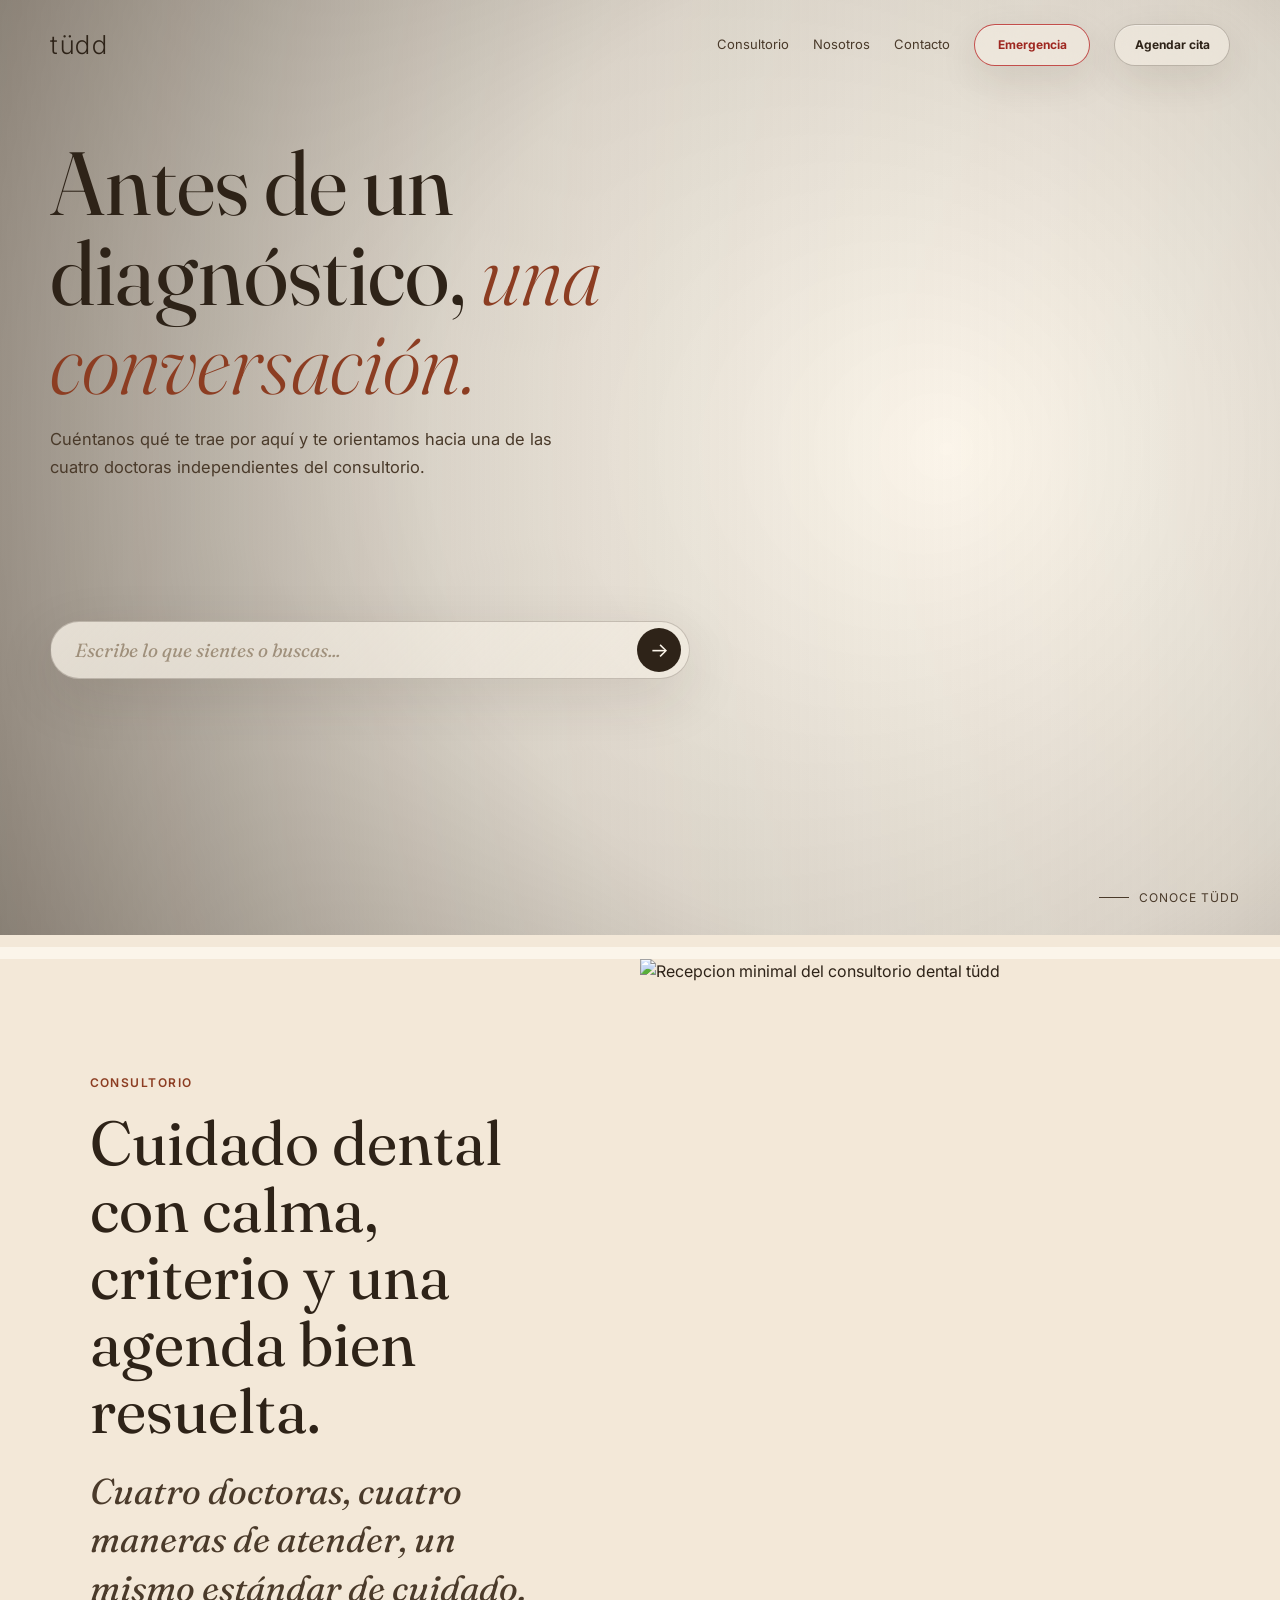
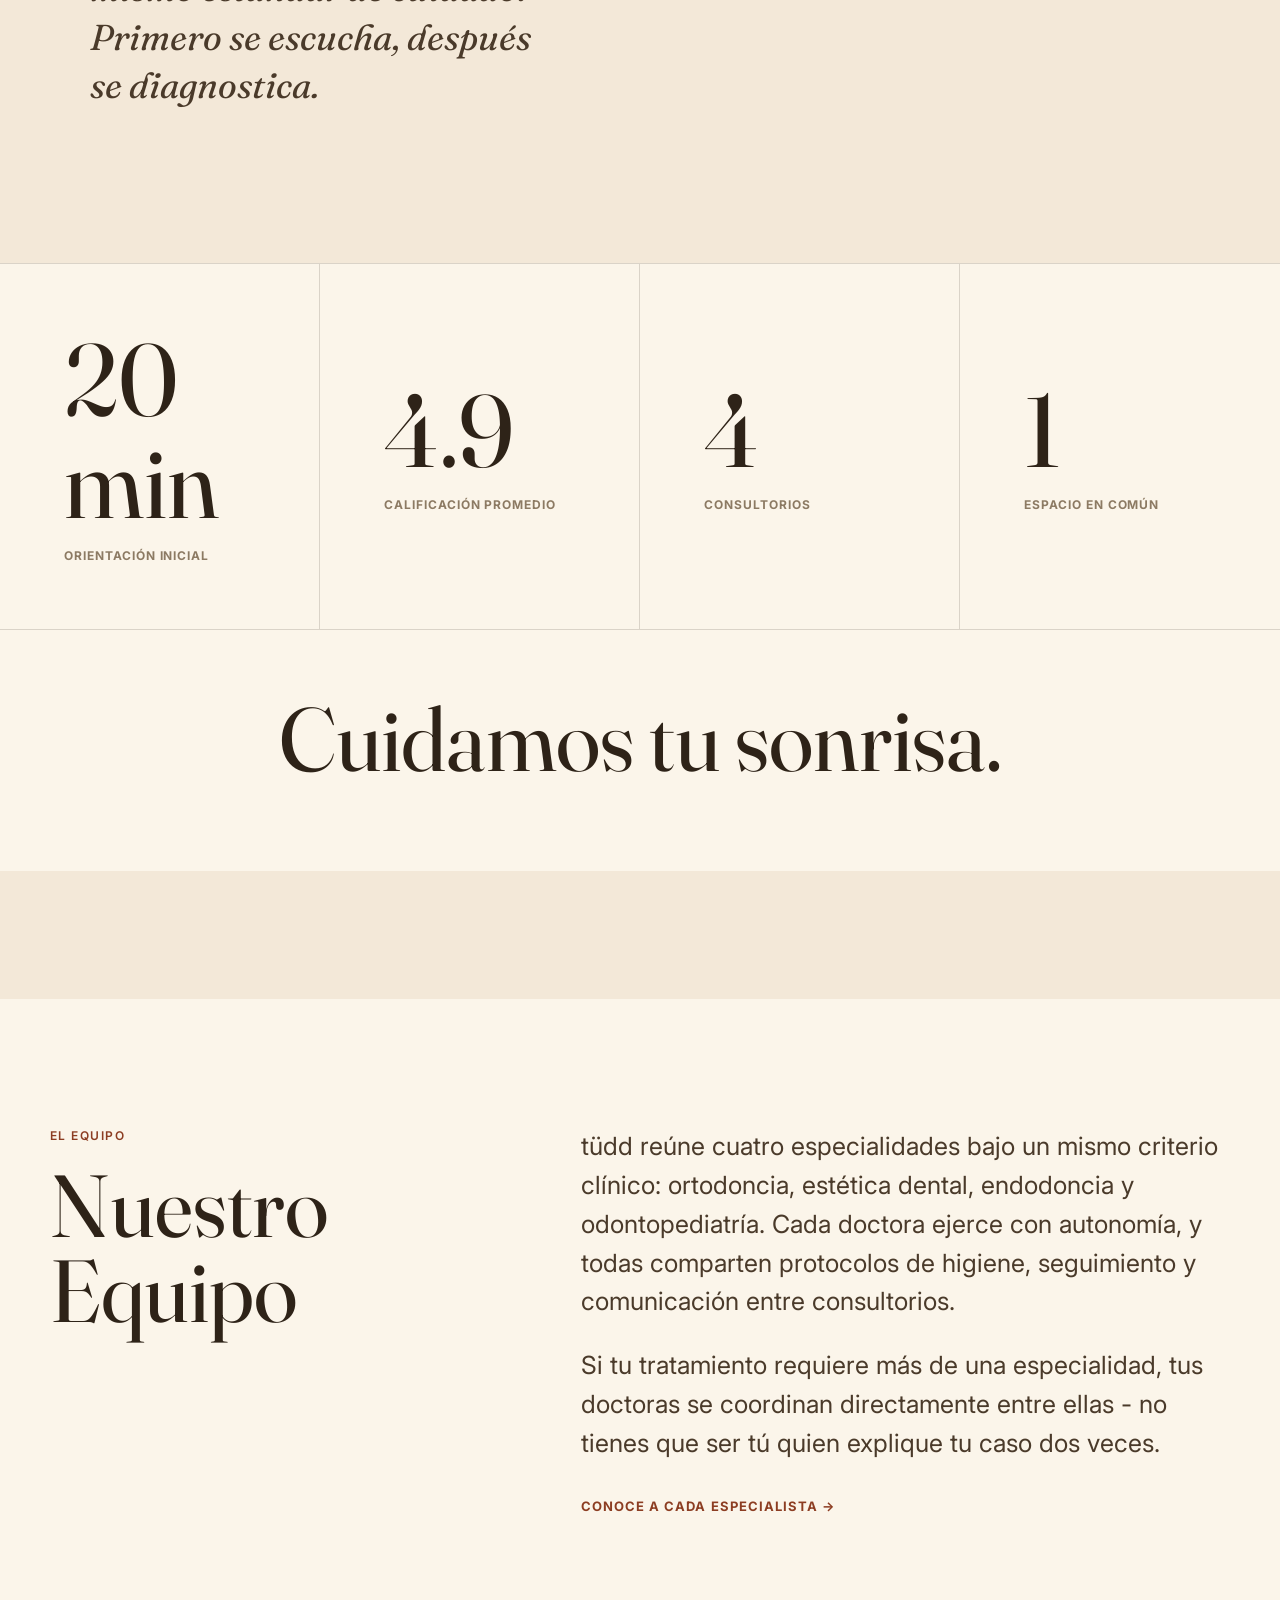
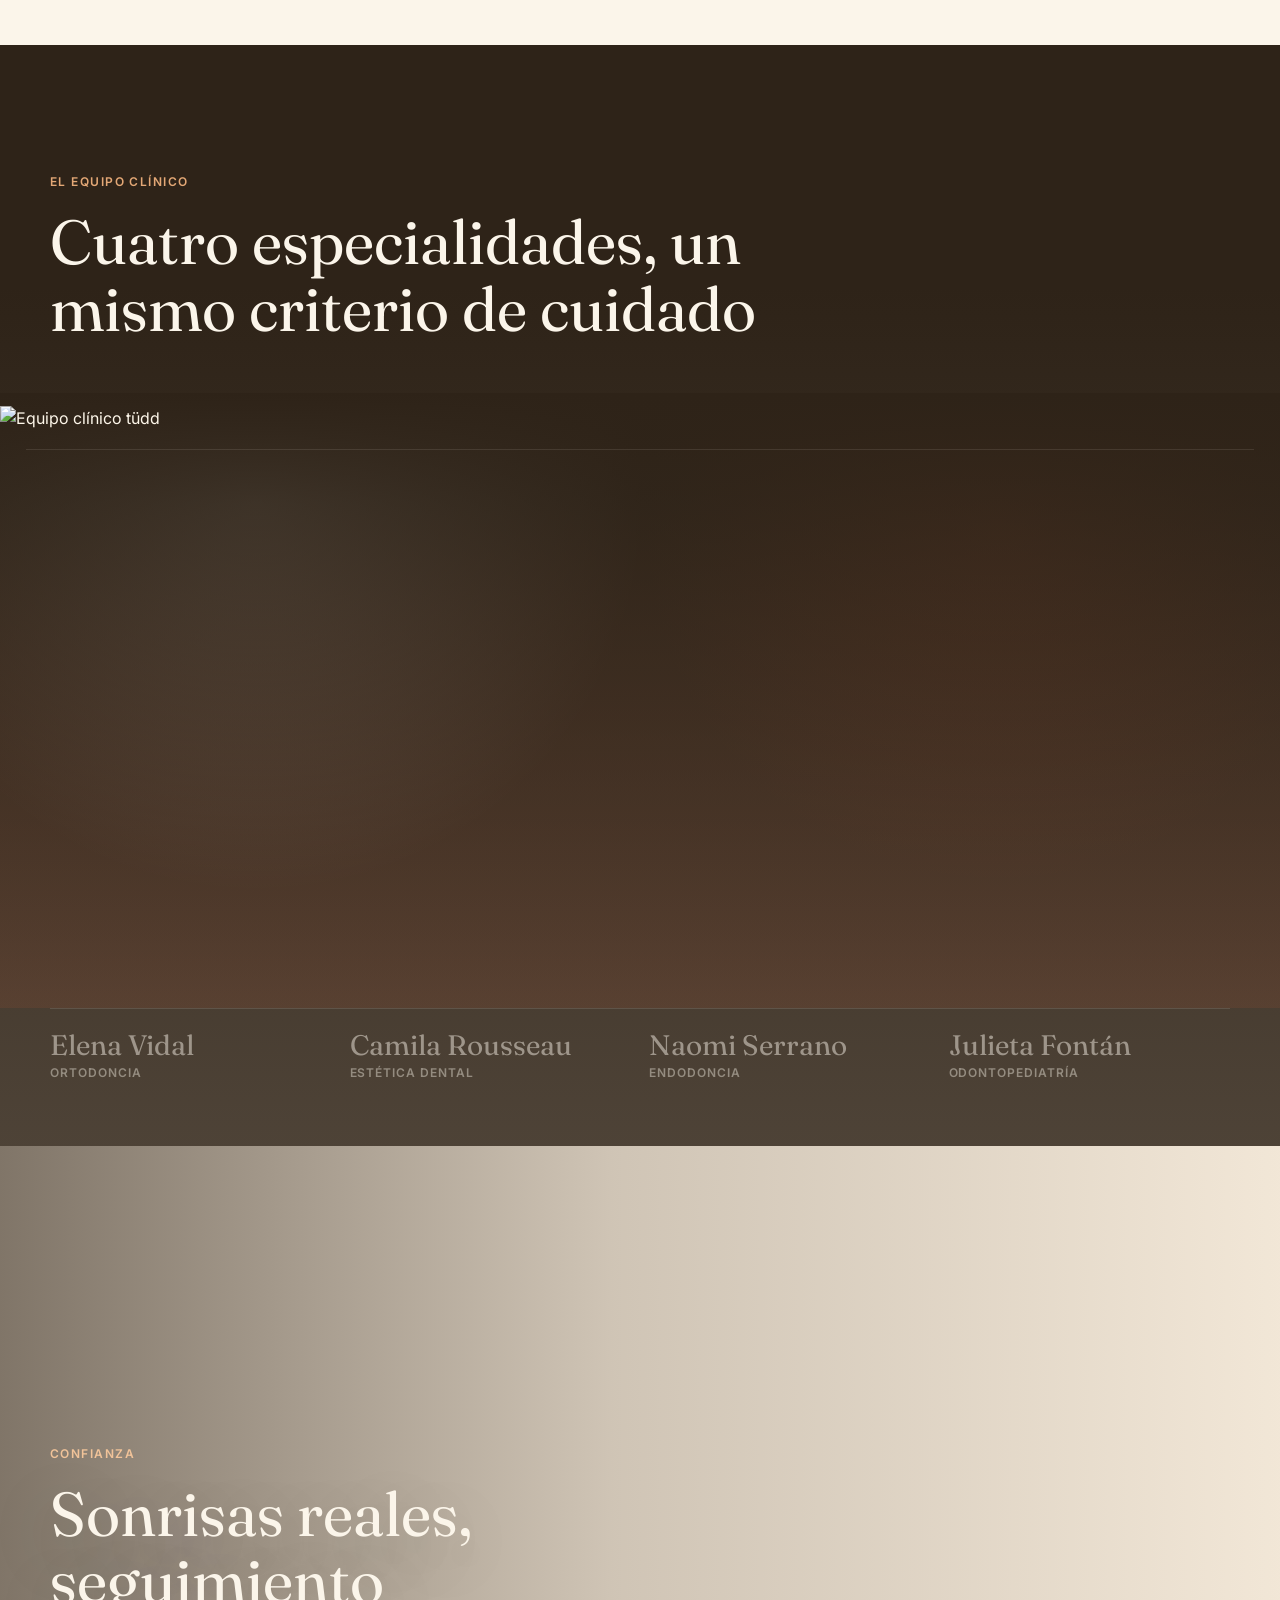
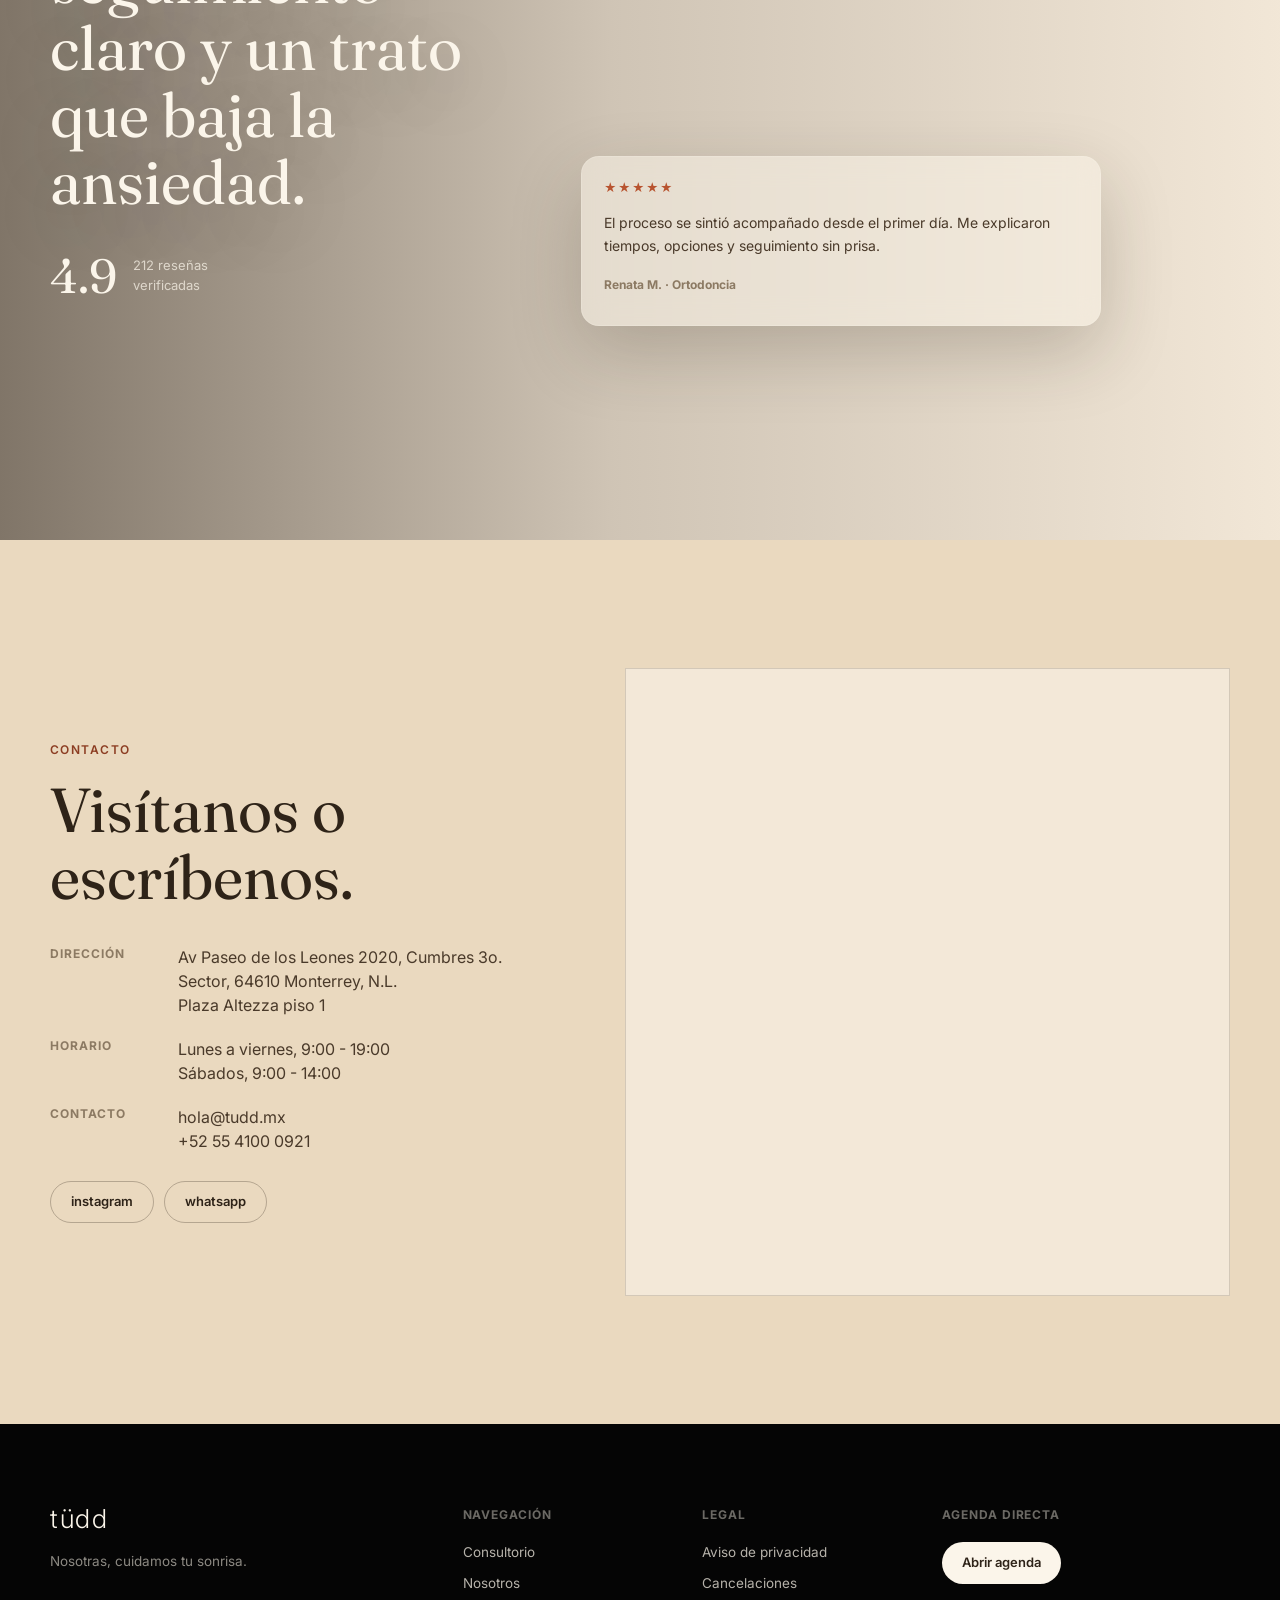
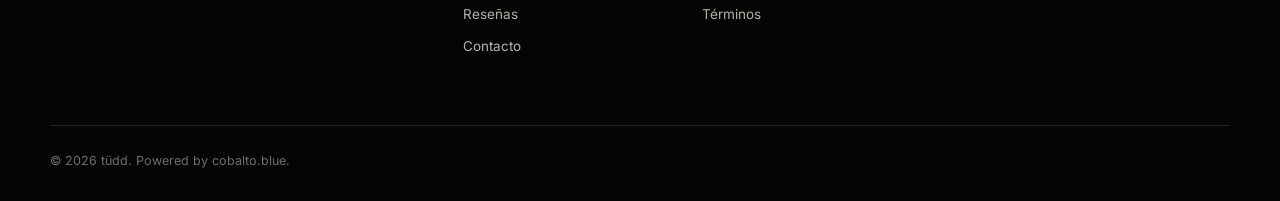
==== commit 77296423: "Ajusta proximidad del asistente en hero" ====
--- a/public/index.html
+++ b/public/index.html
@@ -14,7 +14,7 @@
       href="https://fonts.googleapis.com/css2?family=Fraunces:ital,opsz,wght@0,9..144,300;0,9..144,400;0,9..144,500;1,9..144,400&family=Inter:wght@300;400;500;600;700&display=swap"
       rel="stylesheet"
     />
-    <link rel="stylesheet" href="styles.css" />
+    <link rel="stylesheet" href="styles.css?v=20260709c" />
   </head>
   <body>
     <header class="site-header" id="siteHeader">
@@ -24,8 +24,8 @@
           <a href="#consultorio">Consultorio</a>
           <a href="#nosotros">Nosotros</a>
           <a href="#contacto">Contacto</a>
-          <a class="header-orb header-orb-emergency" href="https://wa.me/525541000921?text=Hola%2C%20tengo%20una%20emergencia%20dental" target="_blank" rel="noreferrer">Emergencia</a>
-          <button class="header-orb" type="button" data-open-booking="elena">Agendar cita</button>
+          <a class="header-pill header-pill-emergency" href="https://wa.me/525541000921?text=Hola%2C%20tengo%20una%20emergencia%20dental" target="_blank" rel="noreferrer">Emergencia</a>
+          <button class="header-pill" type="button" data-open-booking="elena">Agendar cita</button>
         </nav>
         <button class="menu-toggle" id="menuToggle" type="button" aria-label="Abrir menu">
           <span></span>
@@ -78,8 +78,10 @@
         <div class="stats-banner" aria-label="Datos del consultorio">
           <div><strong>20 min</strong><span>Orientación inicial</span></div>
           <div><strong>4.9</strong><span>Calificación promedio</span></div>
+          <div><strong>4</strong><span>Consultorios</span></div>
           <div><strong>1</strong><span>Espacio en común</span></div>
         </div>
+        <p class="smile-statement">Cuidamos tu sonrisa.</p>
       </section>
 
       <section class="team-intro" id="nosotros">
@@ -192,6 +194,7 @@
       </div>
     </div>
 
-    <script src="script.js"></script>
+    <script src="script.js?v=20260709c"></script>
   </body>
 </html>
+
--- a/public/styles.css
+++ b/public/styles.css
@@ -131,34 +131,33 @@
   color: var(--ink);
 }
 
-.header-orb {
-  width: 76px;
-  height: 76px;
+.header-pill {
+  min-width: 116px;
+  min-height: 42px;
   display: inline-flex;
   align-items: center;
   justify-content: center;
-  border: 1px solid rgba(251, 245, 234, 0.5);
-  border-radius: 50%;
-  background: rgba(251, 245, 234, 0.24);
+  border: 1px solid rgba(46, 35, 24, 0.26);
+  border-radius: 999px;
+  background: rgba(251, 245, 234, 0.46);
   color: var(--ink);
-  padding: 0 12px;
+  padding: 0 18px;
   text-align: center;
-  font-size: 10.5px;
+  font-size: 12px;
   font-weight: 700;
-  line-height: 1.05;
-  text-transform: uppercase;
+  line-height: 1;
   backdrop-filter: blur(22px);
   box-shadow: inset 0 1px 0 rgba(255, 255, 255, 0.24), 0 14px 38px rgba(46, 35, 24, 0.1);
   transition: transform 0.25s var(--ease), background 0.25s ease, border-color 0.25s ease;
 }
 
-.header-orb:hover {
+.header-pill:hover {
   border-color: rgba(46, 35, 24, 0.44);
-  background: rgba(251, 245, 234, 0.4);
+  background: rgba(251, 245, 234, 0.64);
   transform: translateY(-2px);
 }
 
-.header-orb-emergency {
+.header-pill-emergency {
   border-color: rgba(184, 35, 35, 0.78);
   color: #9e2720;
 }
@@ -235,6 +234,9 @@
 .hero-inner {
   position: relative;
   z-index: 2;
+  display: flex;
+  flex-direction: column;
+  align-items: flex-start;
   padding: 138px 0 92px;
   will-change: transform, opacity;
 }
@@ -264,6 +266,7 @@
 
 .hero-lede {
   max-width: 540px;
+  margin-bottom: 0;
   color: var(--ink-soft);
   font-size: 16.5px;
   line-height: 1.7;
@@ -280,8 +283,9 @@
 }
 
 .assistant-embed {
+  width: min(640px, 100%);
   max-width: 640px;
-  margin-top: 4px;
+  margin-top: 12px;
 }
 
 .ask-line {
@@ -436,12 +440,24 @@
 
 .stats-banner {
   display: grid;
-  grid-template-columns: repeat(3, 1fr);
+  grid-template-columns: repeat(4, 1fr);
   min-height: 230px;
   overflow: hidden;
   border-top: 1px solid var(--line);
   border-bottom: 1px solid var(--line);
   background: var(--cream);
+}
+
+.smile-statement {
+  margin: 0;
+  background: var(--cream);
+  color: var(--ink);
+  padding: clamp(34px, 5vw, 68px) 24px clamp(54px, 7vw, 88px);
+  text-align: center;
+  font-family: var(--font-display);
+  font-size: clamp(42px, 7vw, 90px);
+  font-weight: 400;
+  line-height: 1;
 }
 
 .stats-banner div {
@@ -795,23 +811,23 @@
 }
 
 .map-card {
-  min-height: 420px;
+  min-height: 620px;
   overflow: hidden;
   border: 1px solid var(--line);
-  border-radius: 28px;
+  border-radius: 0;
   background: var(--sand);
 }
 
 .map-card iframe {
   width: 100%;
   height: 100%;
-  min-height: 420px;
+  min-height: 620px;
   border: 0;
   filter: saturate(0.82) sepia(0.16);
 }
 
 .footer {
-  background: var(--ink);
+  background: #050505;
   color: rgba(251, 245, 234, 0.68);
   padding: 82px 0 30px;
 }
@@ -1127,7 +1143,7 @@
     padding: 12px;
   }
 
-  .header-orb {
+  .header-pill {
     width: auto;
     height: auto;
     min-height: 42px;
@@ -1250,6 +1266,7 @@
   .about-media img,
   .map-card,
   .map-card iframe {
-    min-height: 330px;
-  }
-}
+    min-height: 420px;
+  }
+}
+
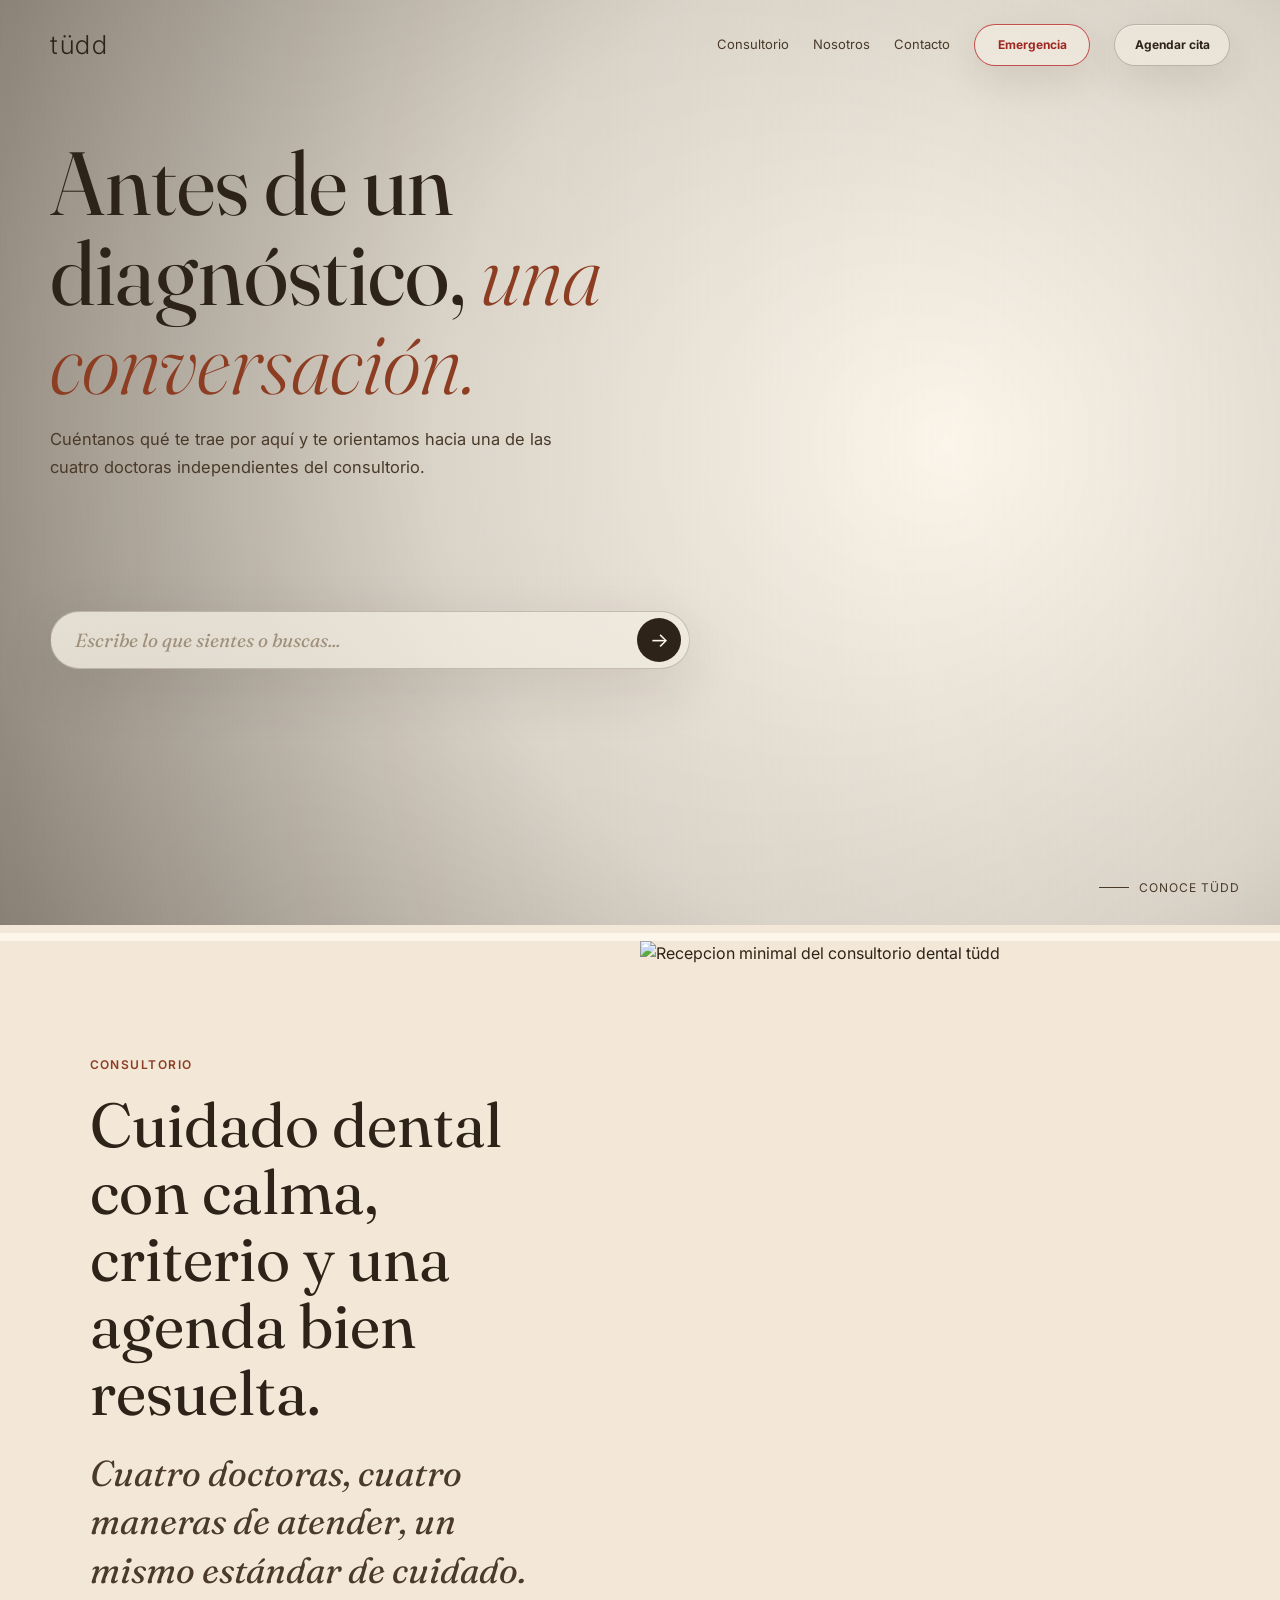
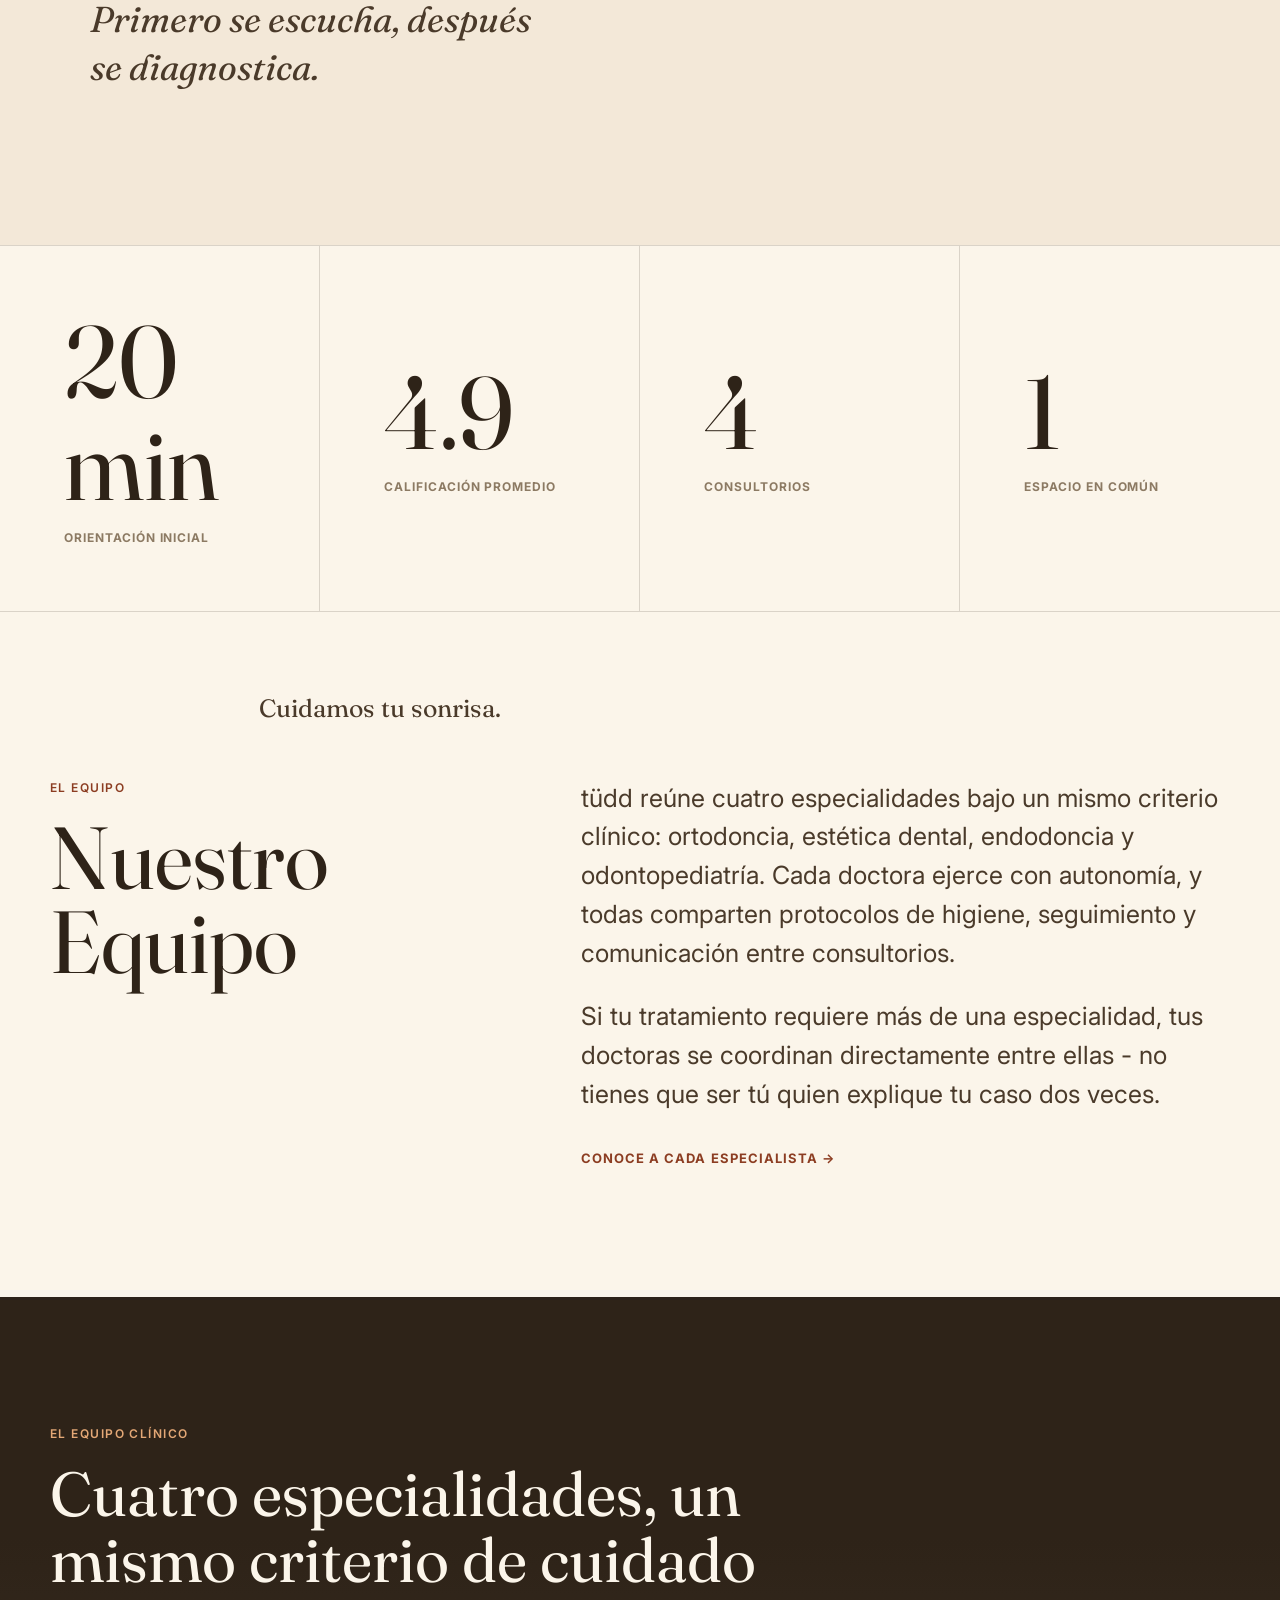
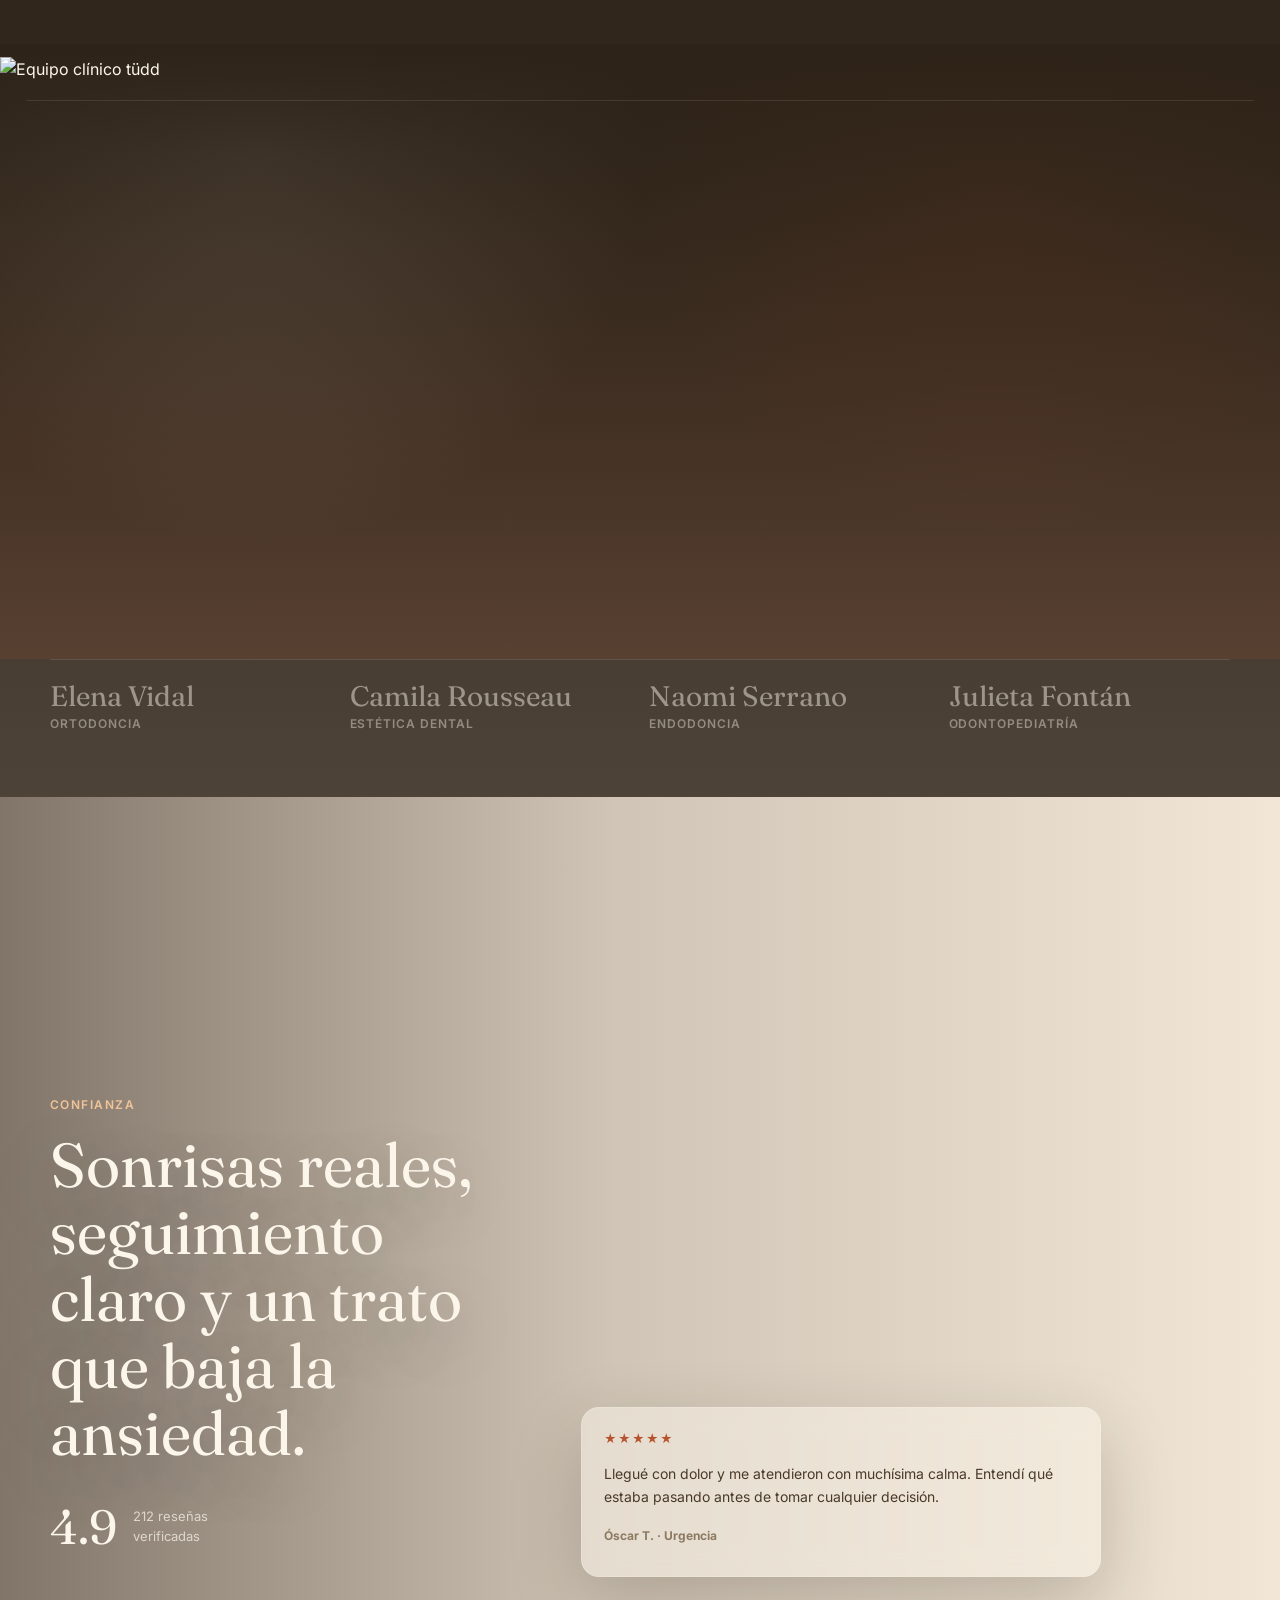
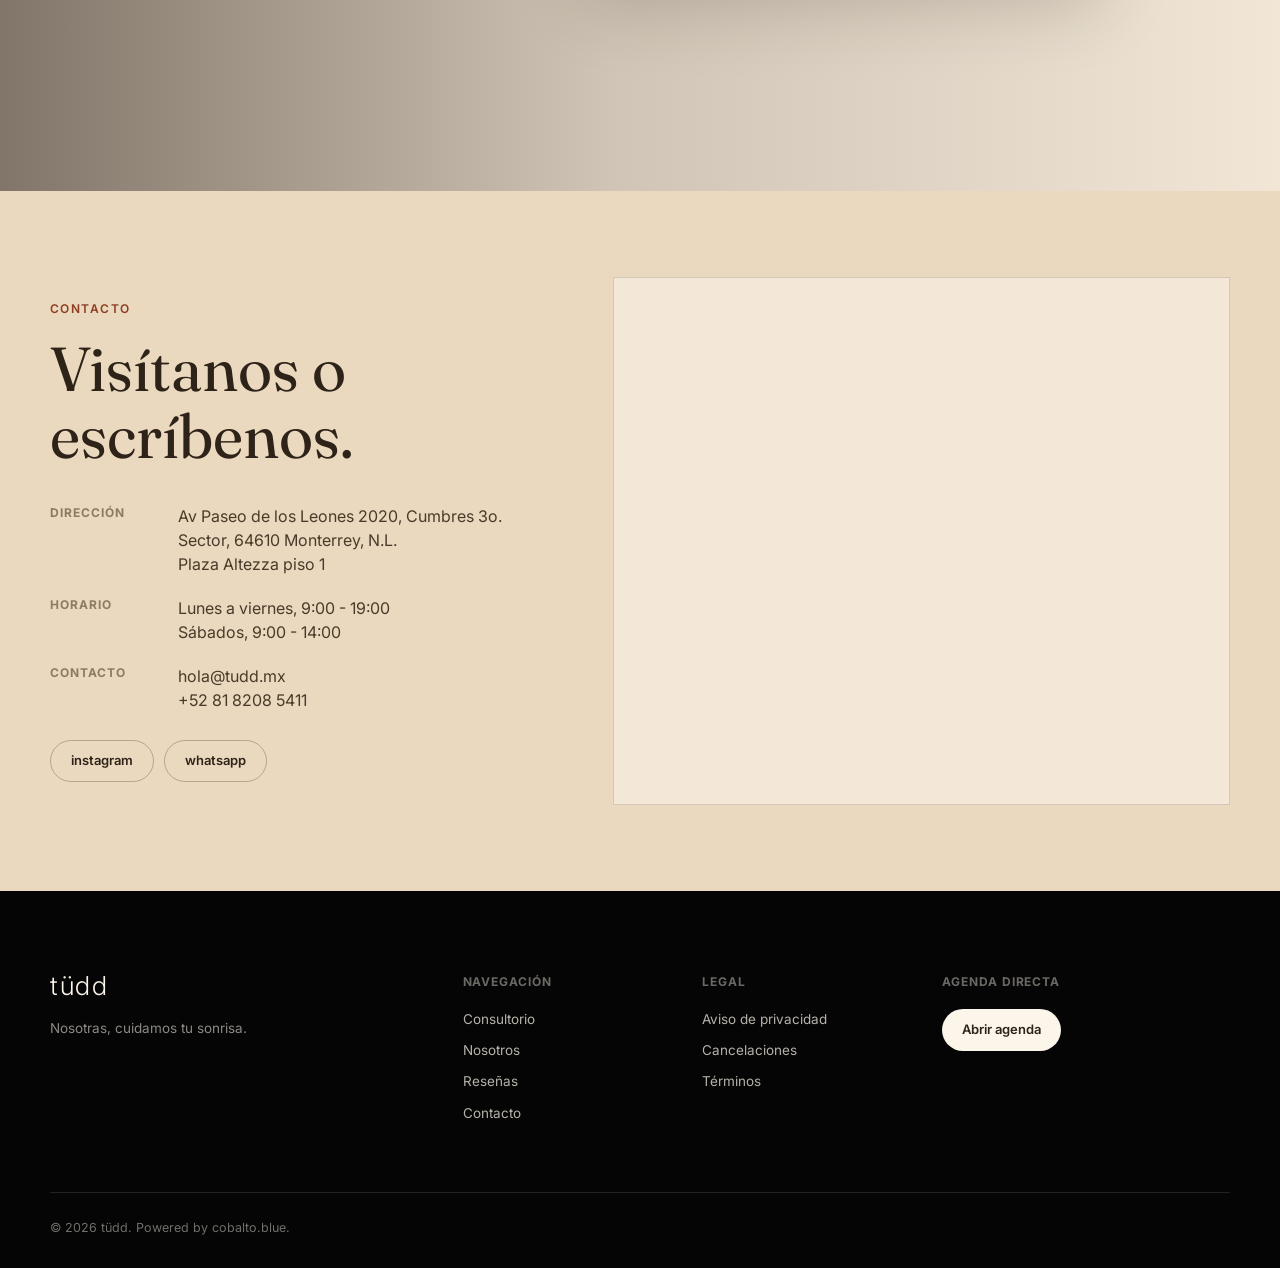
==== commit 76b96c1d: "Conecta solicitud de cita con confirmaciones" ====
--- a/public/index.html
+++ b/public/index.html
@@ -14,7 +14,7 @@
       href="https://fonts.googleapis.com/css2?family=Fraunces:ital,opsz,wght@0,9..144,300;0,9..144,400;0,9..144,500;1,9..144,400&family=Inter:wght@300;400;500;600;700&display=swap"
       rel="stylesheet"
     />
-    <link rel="stylesheet" href="styles.css?v=20260709c" />
+    <link rel="stylesheet" href="styles.css?v=20260709f" />
   </head>
   <body>
     <header class="site-header" id="siteHeader">
@@ -24,7 +24,7 @@
           <a href="#consultorio">Consultorio</a>
           <a href="#nosotros">Nosotros</a>
           <a href="#contacto">Contacto</a>
-          <a class="header-pill header-pill-emergency" href="https://wa.me/525541000921?text=Hola%2C%20tengo%20una%20emergencia%20dental" target="_blank" rel="noreferrer">Emergencia</a>
+          <a class="header-pill header-pill-emergency" href="https://wa.me/528182085411?text=Hola%2C%20tengo%20una%20emergencia%20dental" target="_blank" rel="noreferrer">Emergencia</a>
           <button class="header-pill" type="button" data-open-booking="elena">Agendar cita</button>
         </nav>
         <button class="menu-toggle" id="menuToggle" type="button" aria-label="Abrir menu">
@@ -81,10 +81,10 @@
           <div><strong>4</strong><span>Consultorios</span></div>
           <div><strong>1</strong><span>Espacio en común</span></div>
         </div>
+      </section>
+
+      <section class="team-intro" id="nosotros">
         <p class="smile-statement">Cuidamos tu sonrisa.</p>
-      </section>
-
-      <section class="team-intro" id="nosotros">
         <div class="wrap team-intro-grid">
           <div>
             <span class="eyebrow">el equipo</span>
@@ -139,11 +139,11 @@
             <div class="contact-list">
               <div><span>dirección</span><p>Av Paseo de los Leones 2020, Cumbres 3o. Sector, 64610 Monterrey, N.L.<br />Plaza Altezza piso 1</p></div>
               <div><span>horario</span><p>Lunes a viernes, 9:00 - 19:00<br />Sábados, 9:00 - 14:00</p></div>
-              <div><span>contacto</span><p>hola@tudd.mx<br />+52 55 4100 0921</p></div>
+              <div><span>contacto</span><p>hola@tudd.mx<br />+52 81 8208 5411</p></div>
             </div>
             <div class="social-actions">
               <a class="btn btn-outline" href="https://www.instagram.com/tudd.mx" target="_blank" rel="noreferrer">instagram</a>
-              <a class="btn btn-outline" href="https://wa.me/525541000921" target="_blank" rel="noreferrer">whatsapp</a>
+              <a class="btn btn-outline" href="https://wa.me/528182085411" target="_blank" rel="noreferrer">whatsapp</a>
             </div>
           </div>
           <div class="map-card">
@@ -194,7 +194,7 @@
       </div>
     </div>
 
-    <script src="script.js?v=20260709c"></script>
+    <script src="script.js?v=20260709f"></script>
   </body>
 </html>
 
--- a/public/styles.css
+++ b/public/styles.css
@@ -238,7 +238,6 @@
   flex-direction: column;
   align-items: flex-start;
   padding: 138px 0 92px;
-  will-change: transform, opacity;
 }
 
 h1,
@@ -285,7 +284,7 @@
 .assistant-embed {
   width: min(640px, 100%);
   max-width: 640px;
-  margin-top: 12px;
+  margin-top: 2px;
 }
 
 .ask-line {
@@ -375,7 +374,8 @@
 }
 
 .about {
-  padding-top: 12px !important;
+  padding-top: 8px !important;
+  padding-bottom: 0 !important;
 }
 
 .team-intro-grid,
@@ -391,8 +391,8 @@
   grid-template-columns: 1fr 1fr;
   gap: 0;
   align-items: stretch;
-  min-height: calc(100svh - 12px);
-  border-top: 12px solid var(--cream);
+  min-height: calc(100svh - 8px);
+  border-top: 8px solid var(--cream);
 }
 
 .about-copy h2,
@@ -427,13 +427,13 @@
 }
 
 .about-media {
-  min-height: calc(100svh - 12px);
+  min-height: calc(100svh - 8px);
 }
 
 .about-media img {
   width: 100%;
   height: 100%;
-  min-height: calc(100svh - 12px);
+  min-height: calc(100svh - 8px);
   border-radius: 0;
   object-fit: cover;
 }
@@ -452,7 +452,7 @@
   margin: 0;
   background: var(--cream);
   color: var(--ink);
-  padding: clamp(34px, 5vw, 68px) 24px clamp(54px, 7vw, 88px);
+  padding: clamp(42px, 6vw, 82px) 24px clamp(30px, 4vw, 56px);
   text-align: center;
   font-family: var(--font-display);
   font-size: clamp(42px, 7vw, 90px);
@@ -498,6 +498,7 @@
 
 .team-intro {
   background: var(--cream);
+  padding-top: 0 !important;
 }
 
 .team-intro-grid {
@@ -670,6 +671,18 @@
   background: var(--terra-deep);
 }
 
+.modal-submit:disabled {
+  cursor: wait;
+  opacity: 0.68;
+}
+
+.form-error {
+  margin: 14px 0 0;
+  color: var(--terra-deep);
+  font-size: 13px;
+  font-weight: 650;
+}
+
 .trust {
   position: relative;
   min-height: 96svh;
@@ -772,10 +785,13 @@
 
 .contact {
   background: var(--sand-2);
+  padding-top: clamp(56px, 7vw, 86px) !important;
+  padding-bottom: clamp(56px, 7vw, 86px) !important;
 }
 
 .contact-grid {
   grid-template-columns: 0.9fr 1.1fr;
+  gap: clamp(28px, 5vw, 58px);
 }
 
 .contact-list {
@@ -811,7 +827,7 @@
 }
 
 .map-card {
-  min-height: 620px;
+  min-height: 520px;
   overflow: hidden;
   border: 1px solid var(--line);
   border-radius: 0;
@@ -821,7 +837,7 @@
 .map-card iframe {
   width: 100%;
   height: 100%;
-  min-height: 620px;
+  min-height: 520px;
   border: 0;
   filter: saturate(0.82) sepia(0.16);
 }
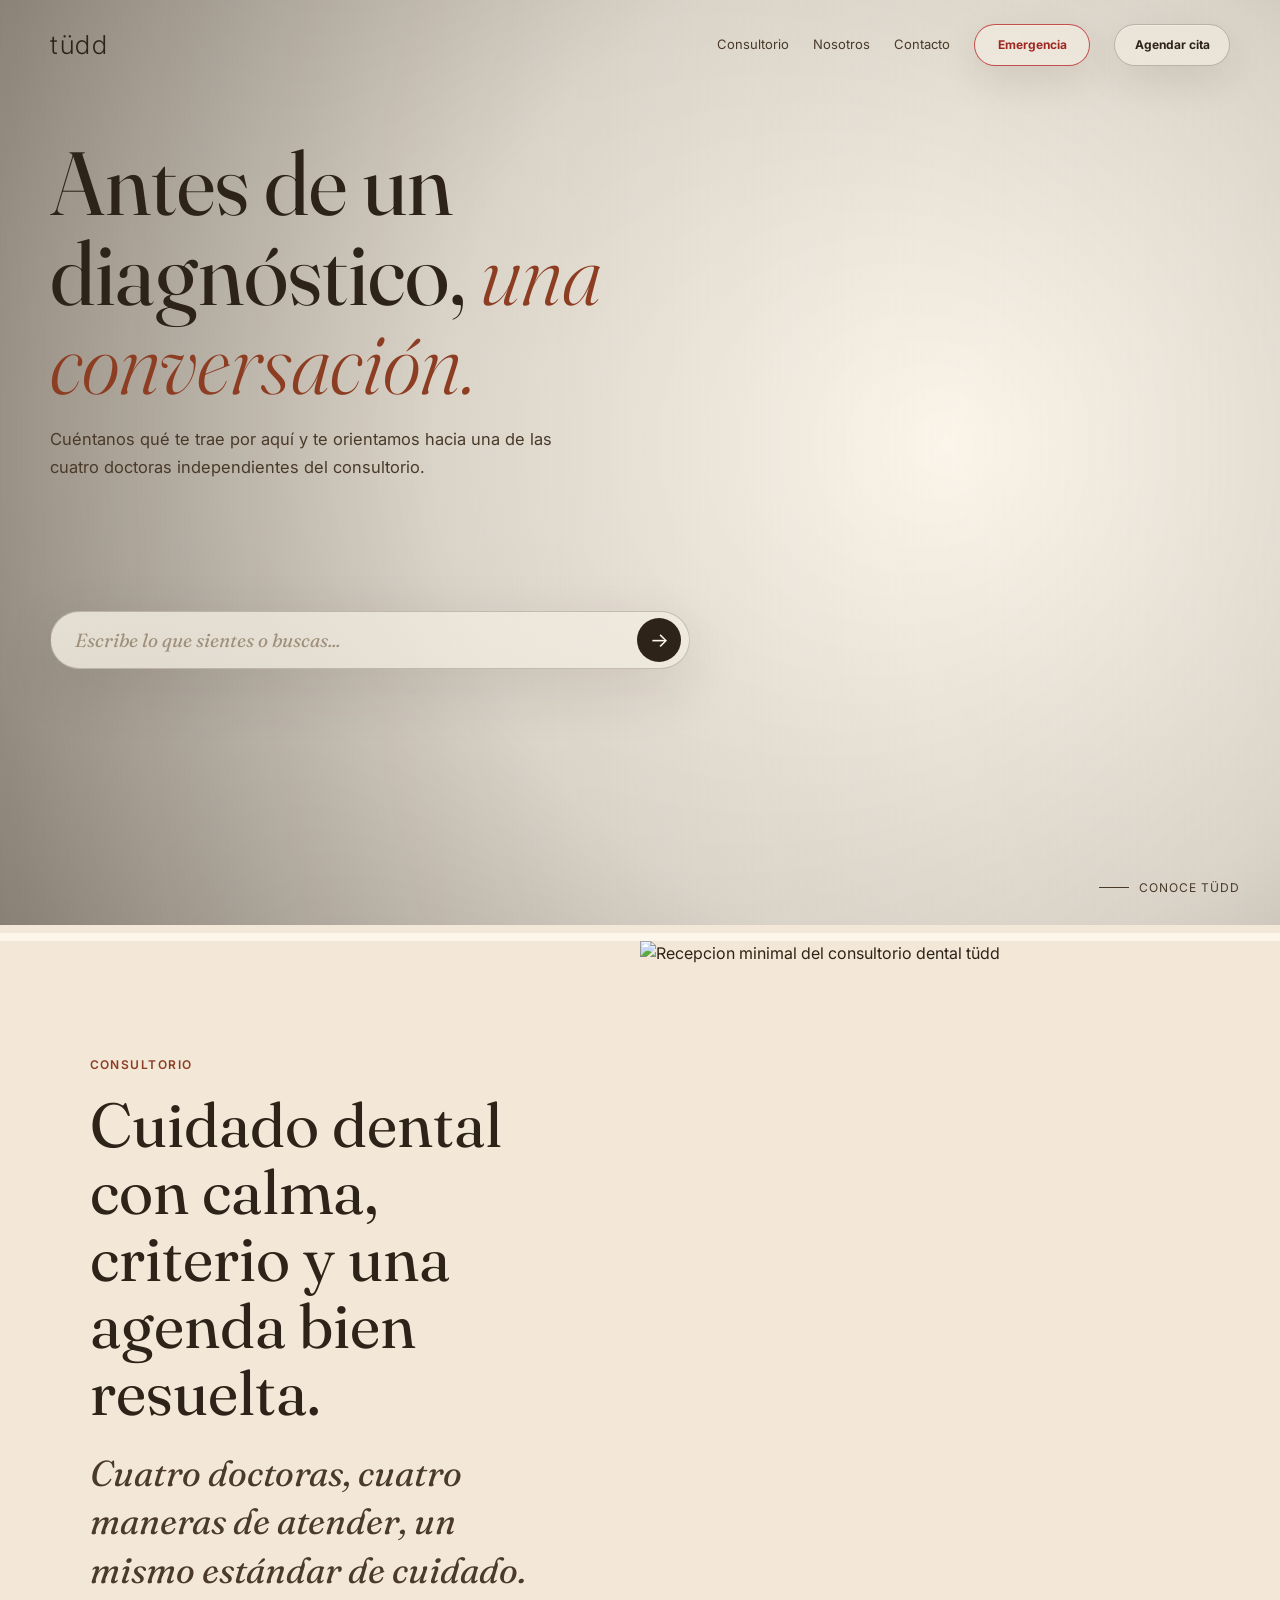
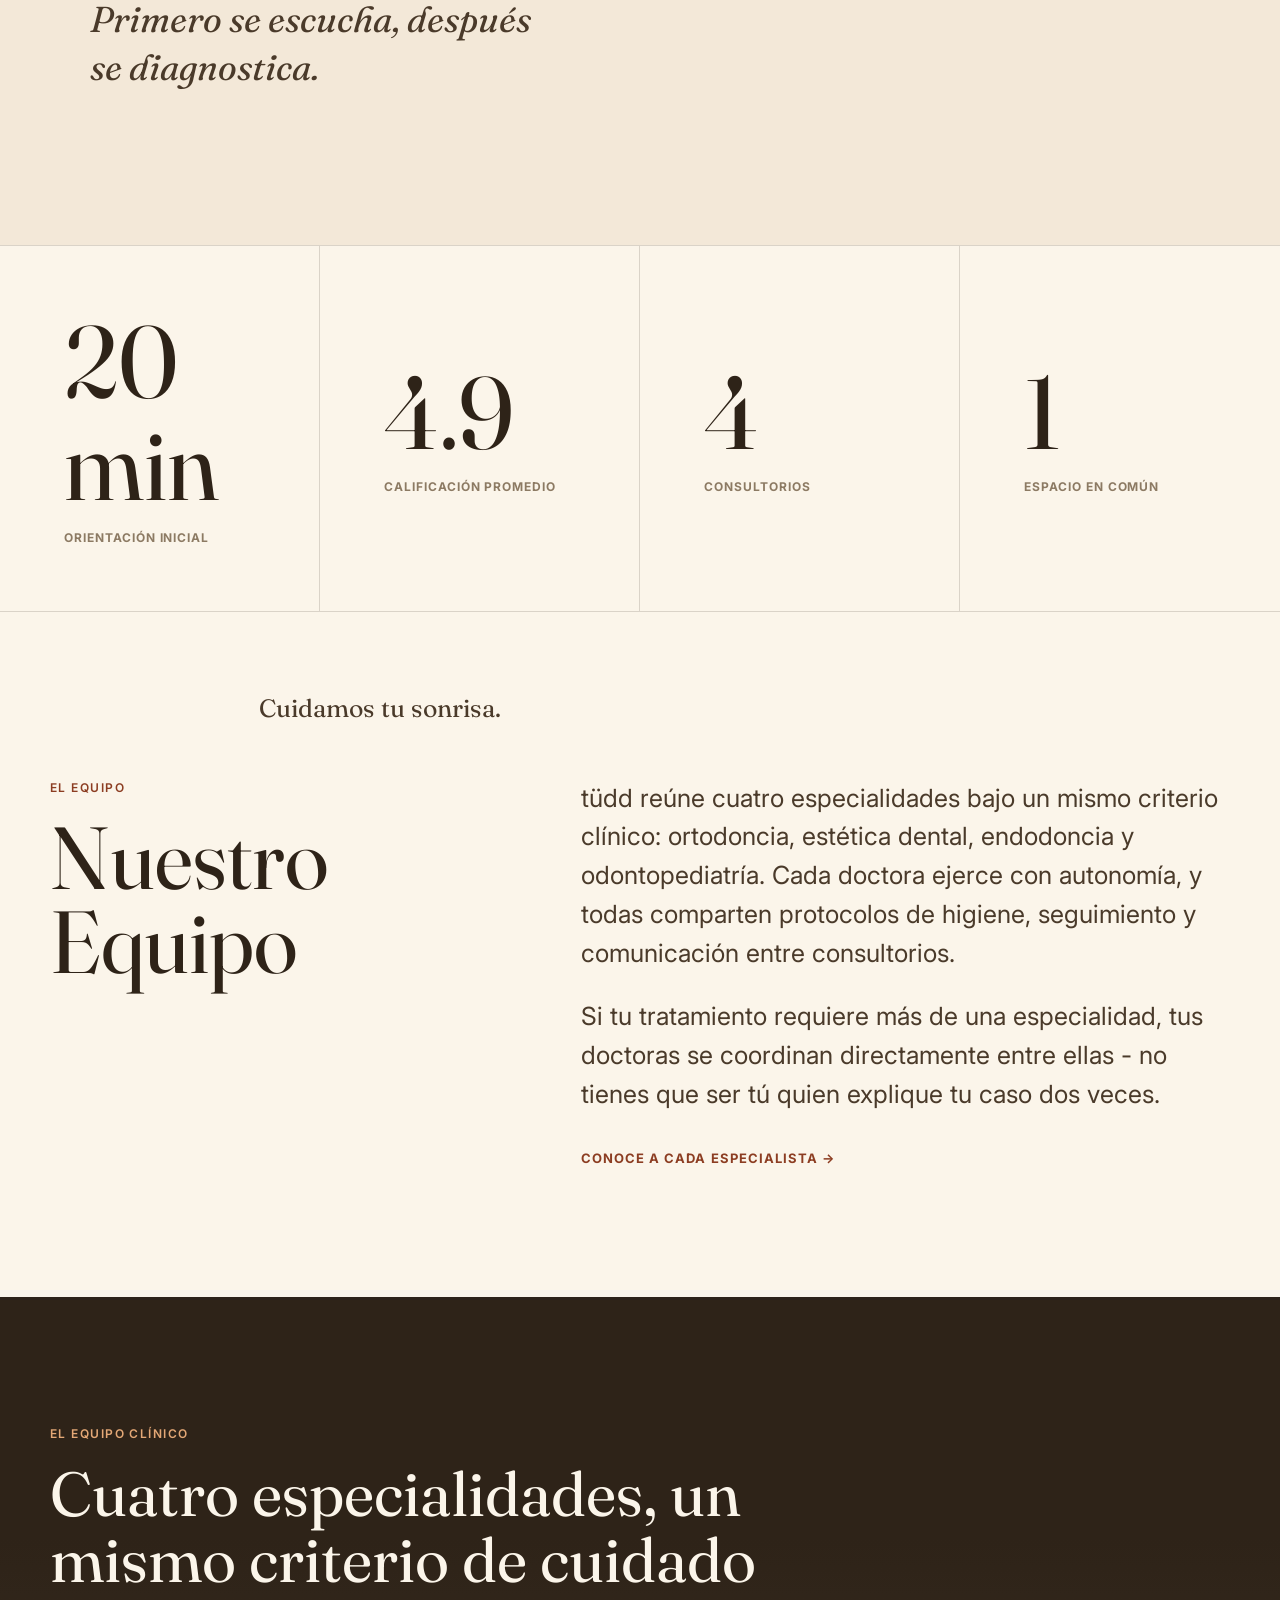
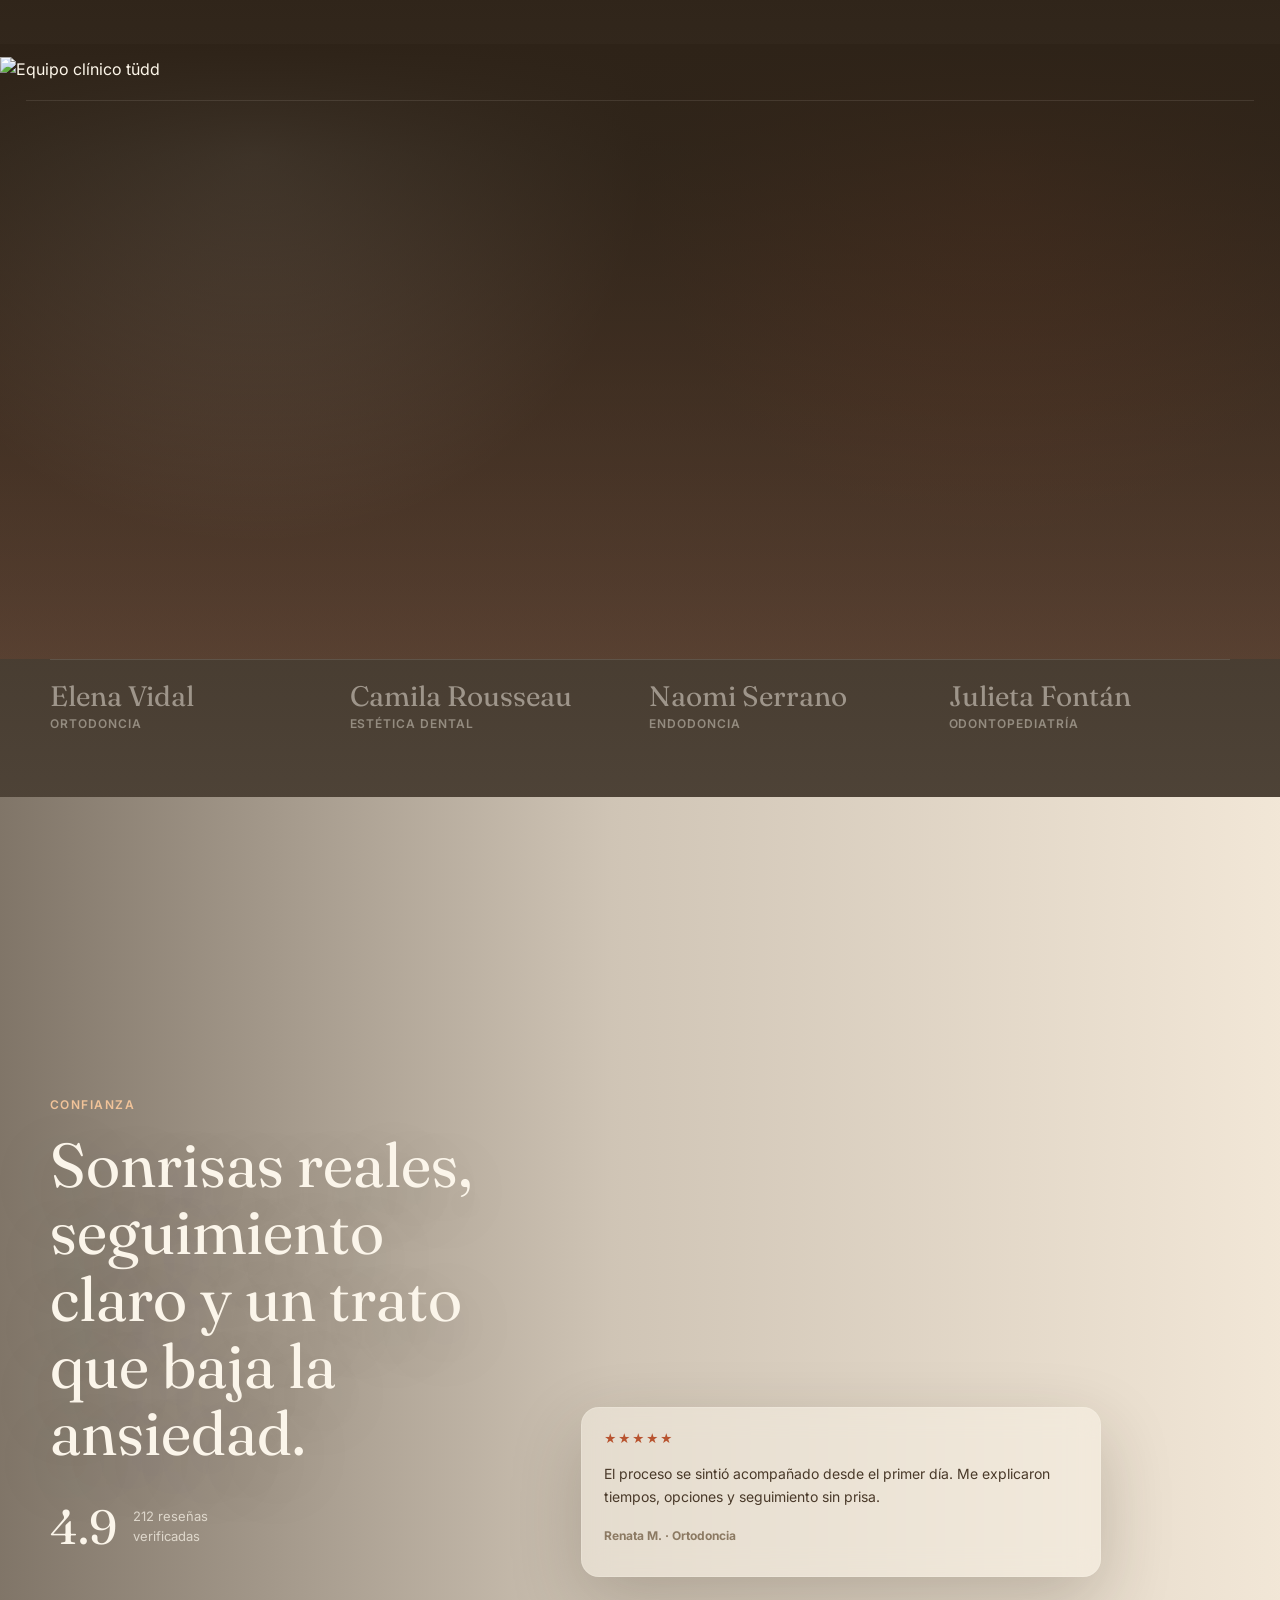
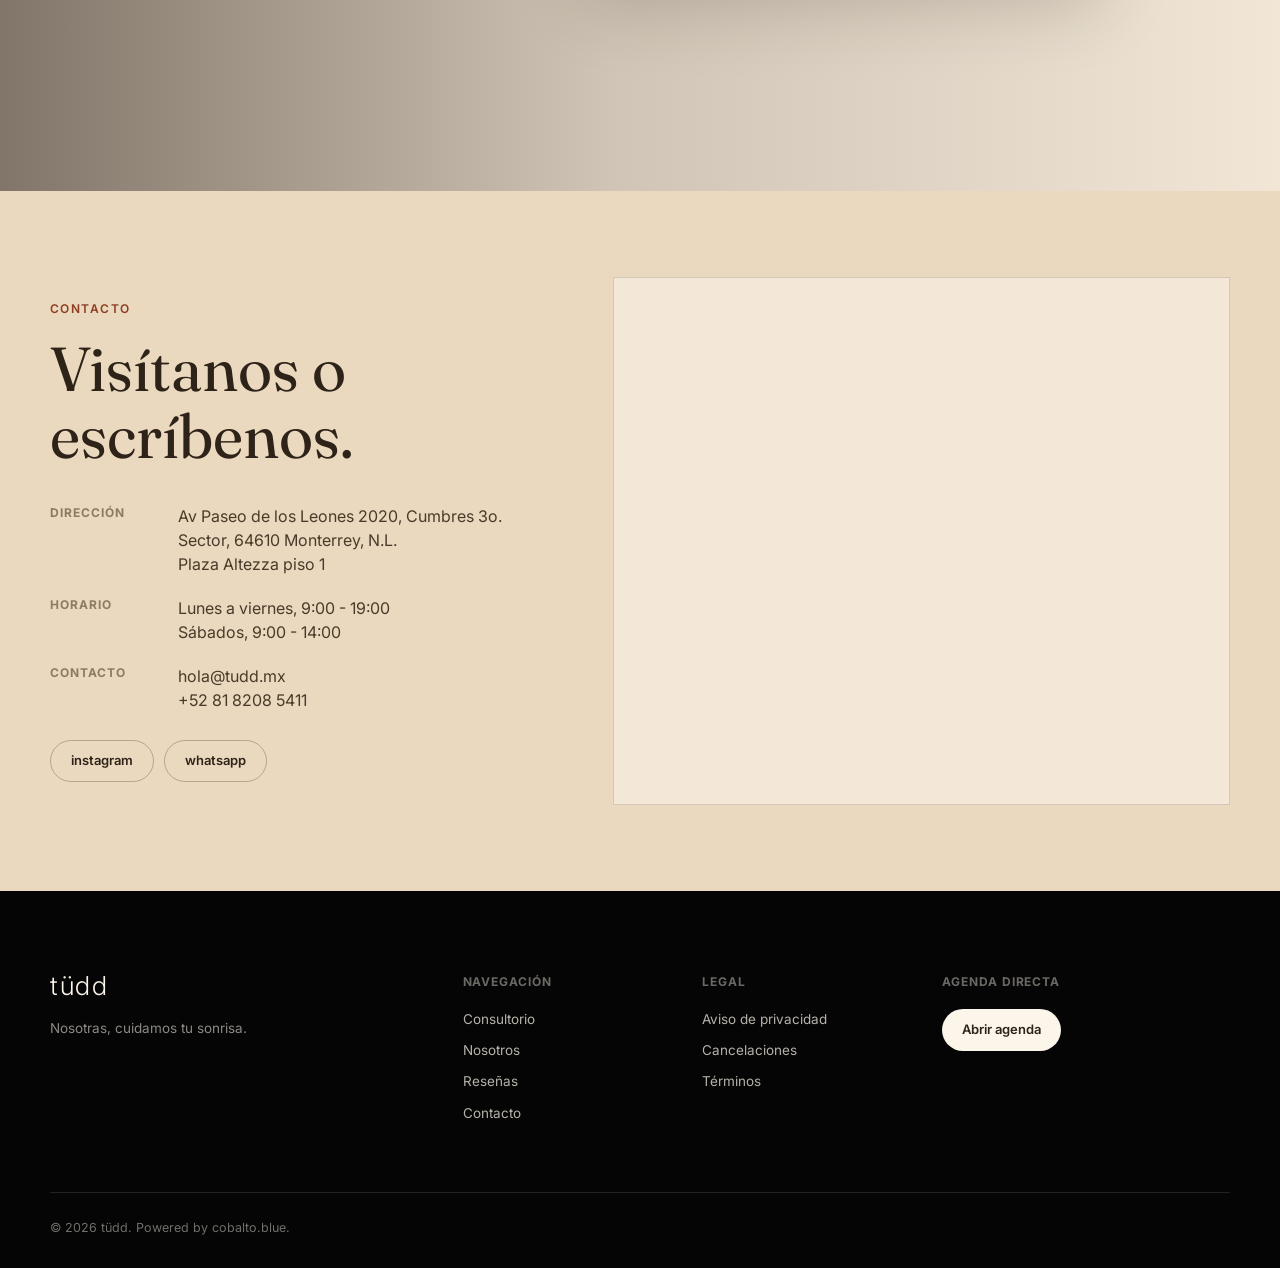
==== commit 9d21e289: "Permite confirmacion parcial de citas" ====
--- a/public/index.html
+++ b/public/index.html
@@ -14,7 +14,7 @@
       href="https://fonts.googleapis.com/css2?family=Fraunces:ital,opsz,wght@0,9..144,300;0,9..144,400;0,9..144,500;1,9..144,400&family=Inter:wght@300;400;500;600;700&display=swap"
       rel="stylesheet"
     />
-    <link rel="stylesheet" href="styles.css?v=20260709f" />
+    <link rel="stylesheet" href="styles.css?v=20260709g" />
   </head>
   <body>
     <header class="site-header" id="siteHeader">
@@ -194,7 +194,7 @@
       </div>
     </div>
 
-    <script src="script.js?v=20260709f"></script>
+    <script src="script.js?v=20260709g"></script>
   </body>
 </html>
 
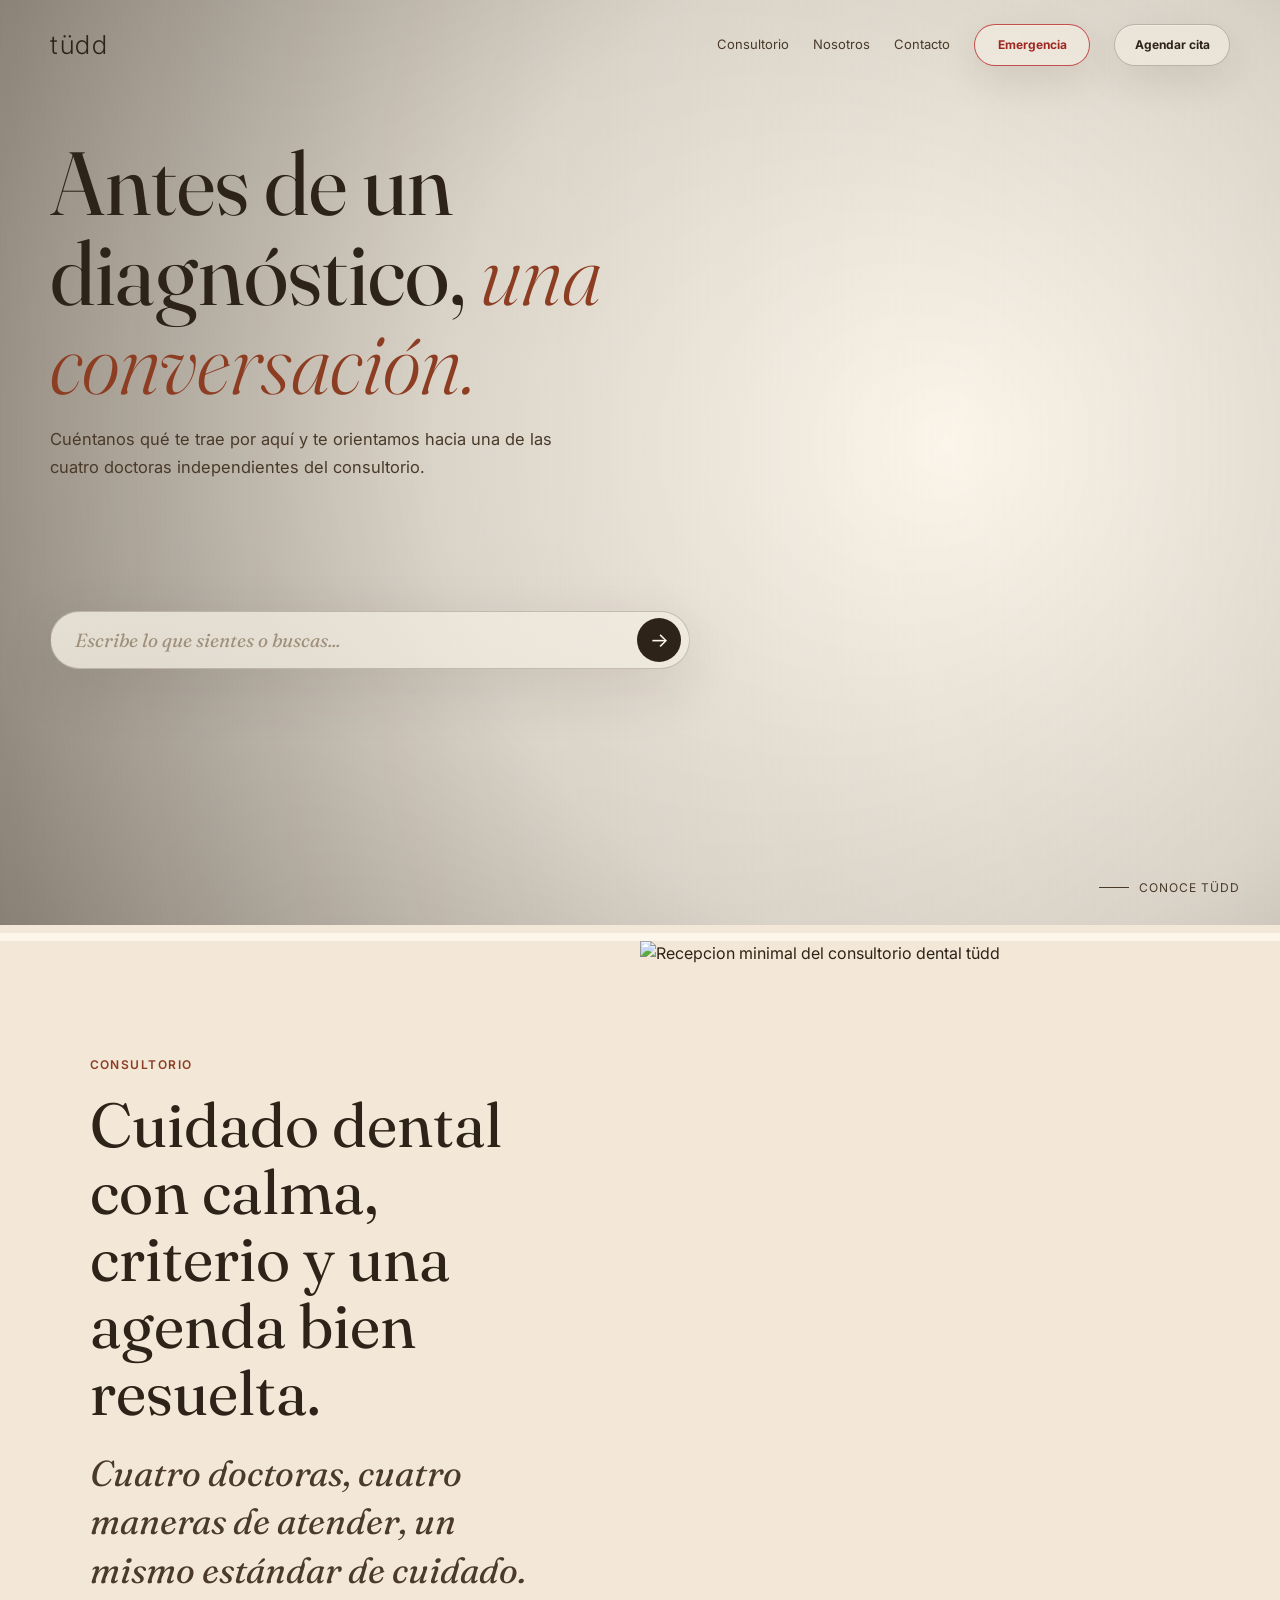
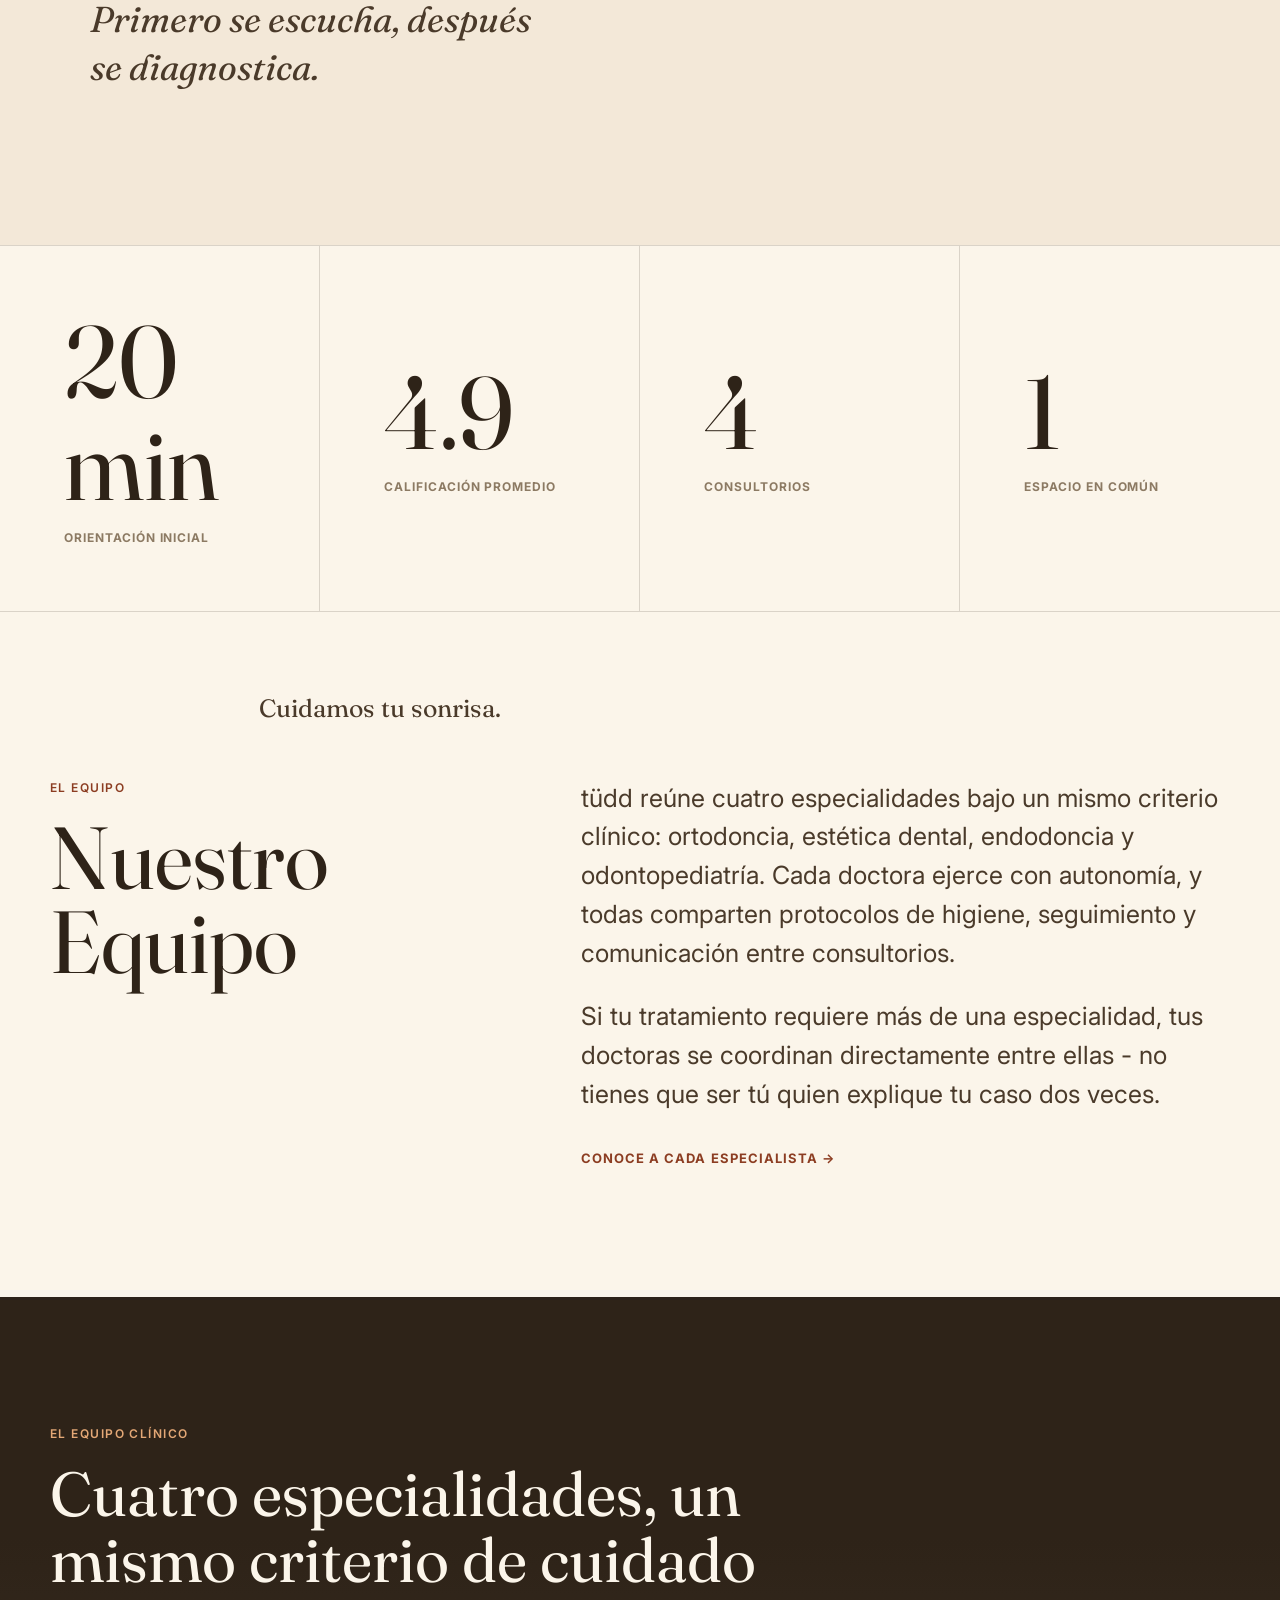
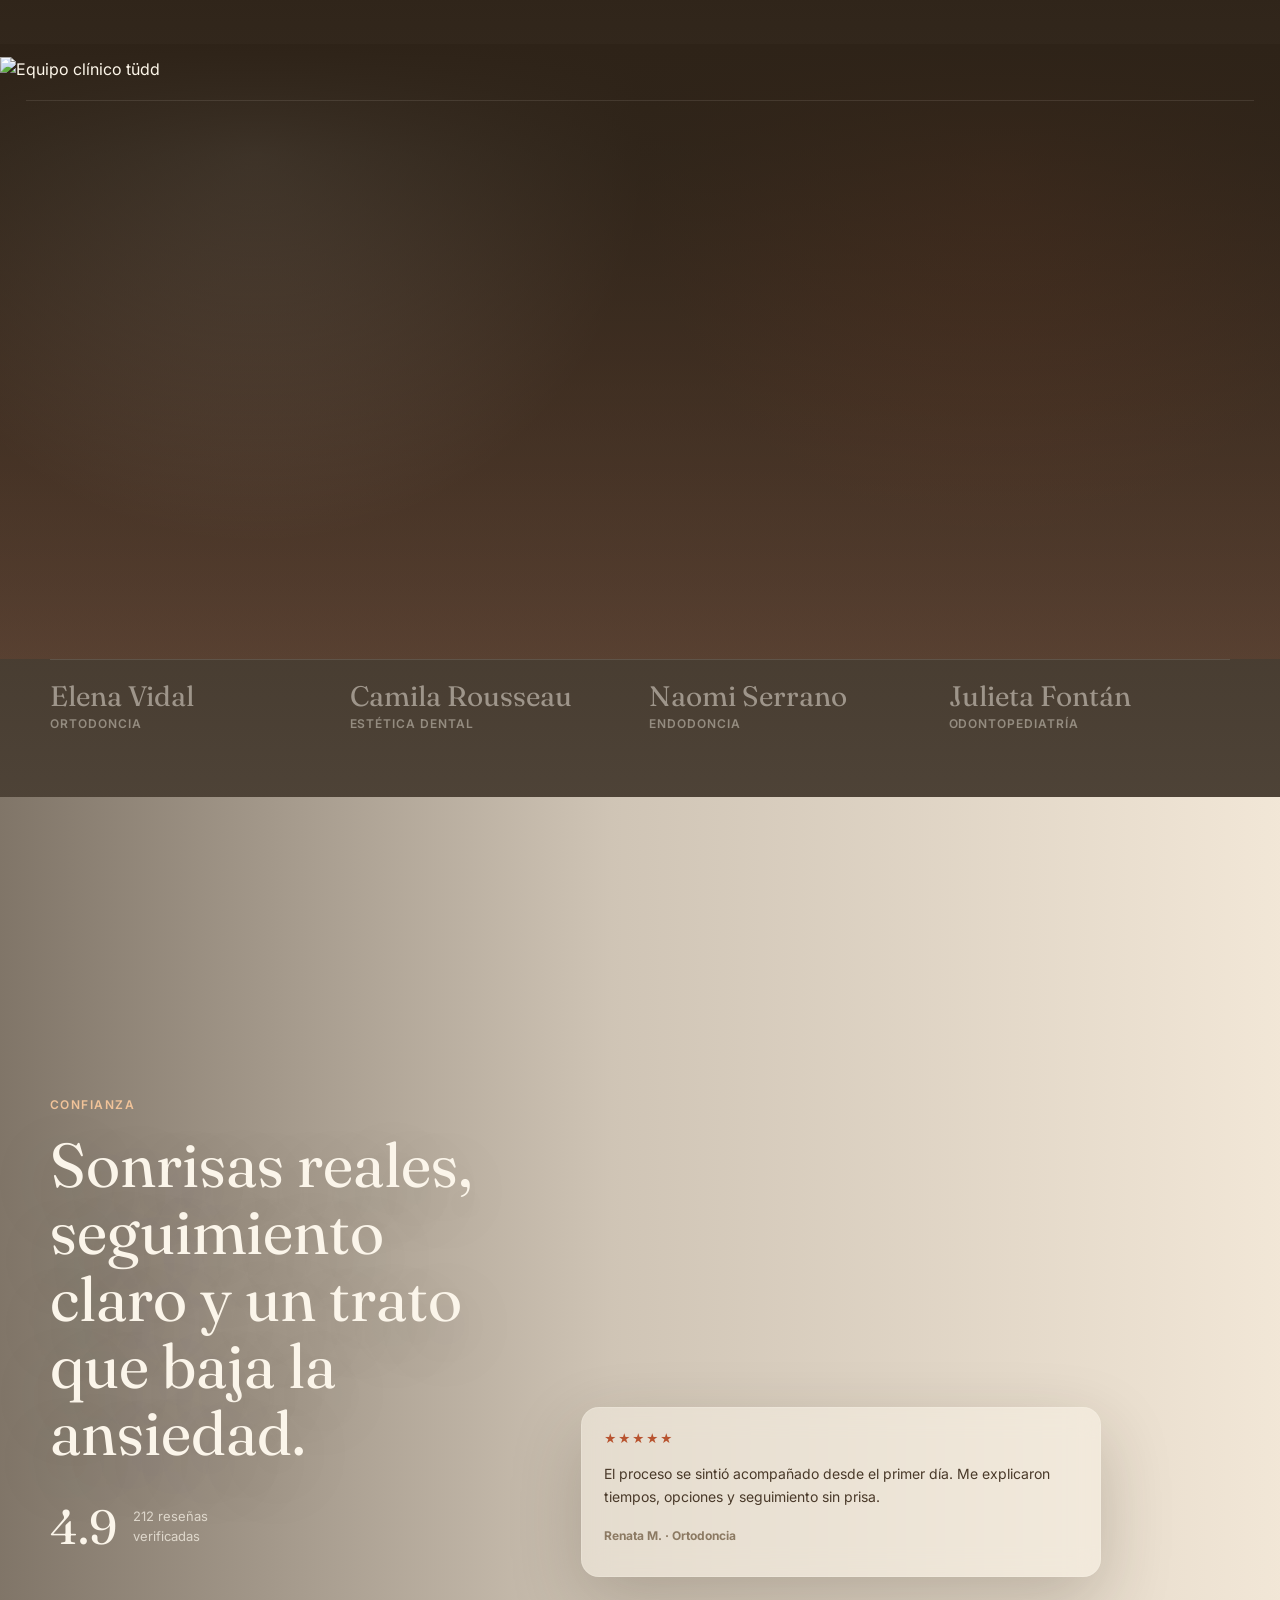
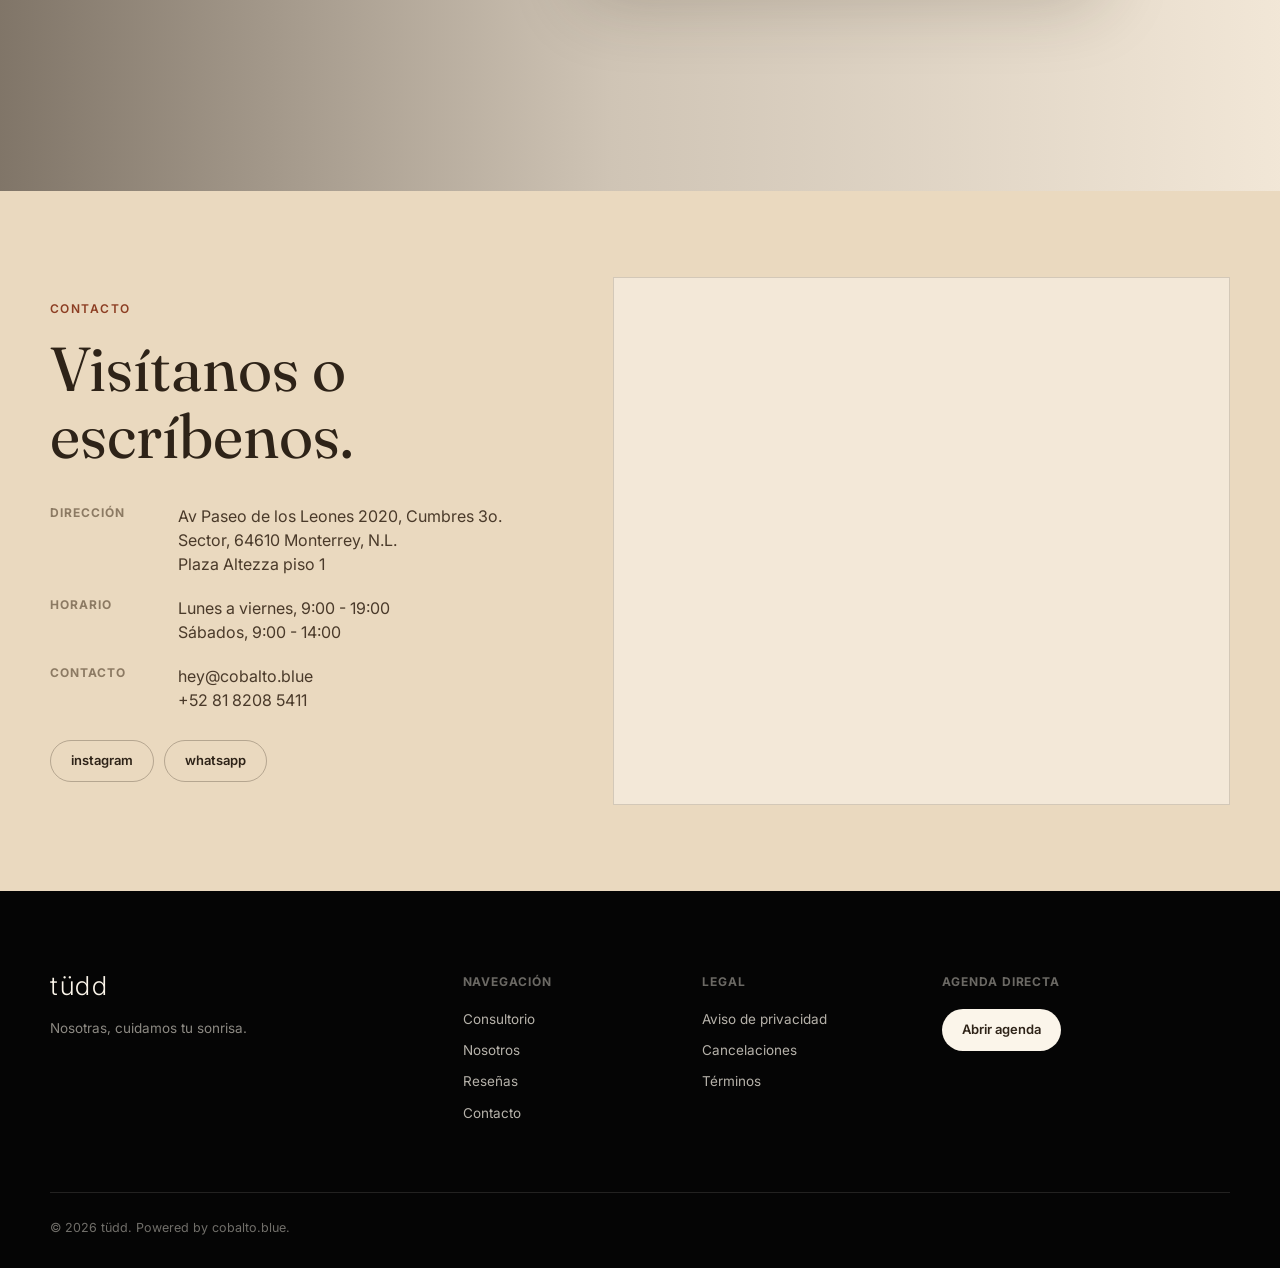
==== commit 58673236: "Actualiza correo de contacto de pruebas" ====
--- a/public/index.html
+++ b/public/index.html
@@ -139,7 +139,7 @@
             <div class="contact-list">
               <div><span>dirección</span><p>Av Paseo de los Leones 2020, Cumbres 3o. Sector, 64610 Monterrey, N.L.<br />Plaza Altezza piso 1</p></div>
               <div><span>horario</span><p>Lunes a viernes, 9:00 - 19:00<br />Sábados, 9:00 - 14:00</p></div>
-              <div><span>contacto</span><p>hola@tudd.mx<br />+52 81 8208 5411</p></div>
+              <div><span>contacto</span><p>hey@cobalto.blue<br />+52 81 8208 5411</p></div>
             </div>
             <div class="social-actions">
               <a class="btn btn-outline" href="https://www.instagram.com/tudd.mx" target="_blank" rel="noreferrer">instagram</a>
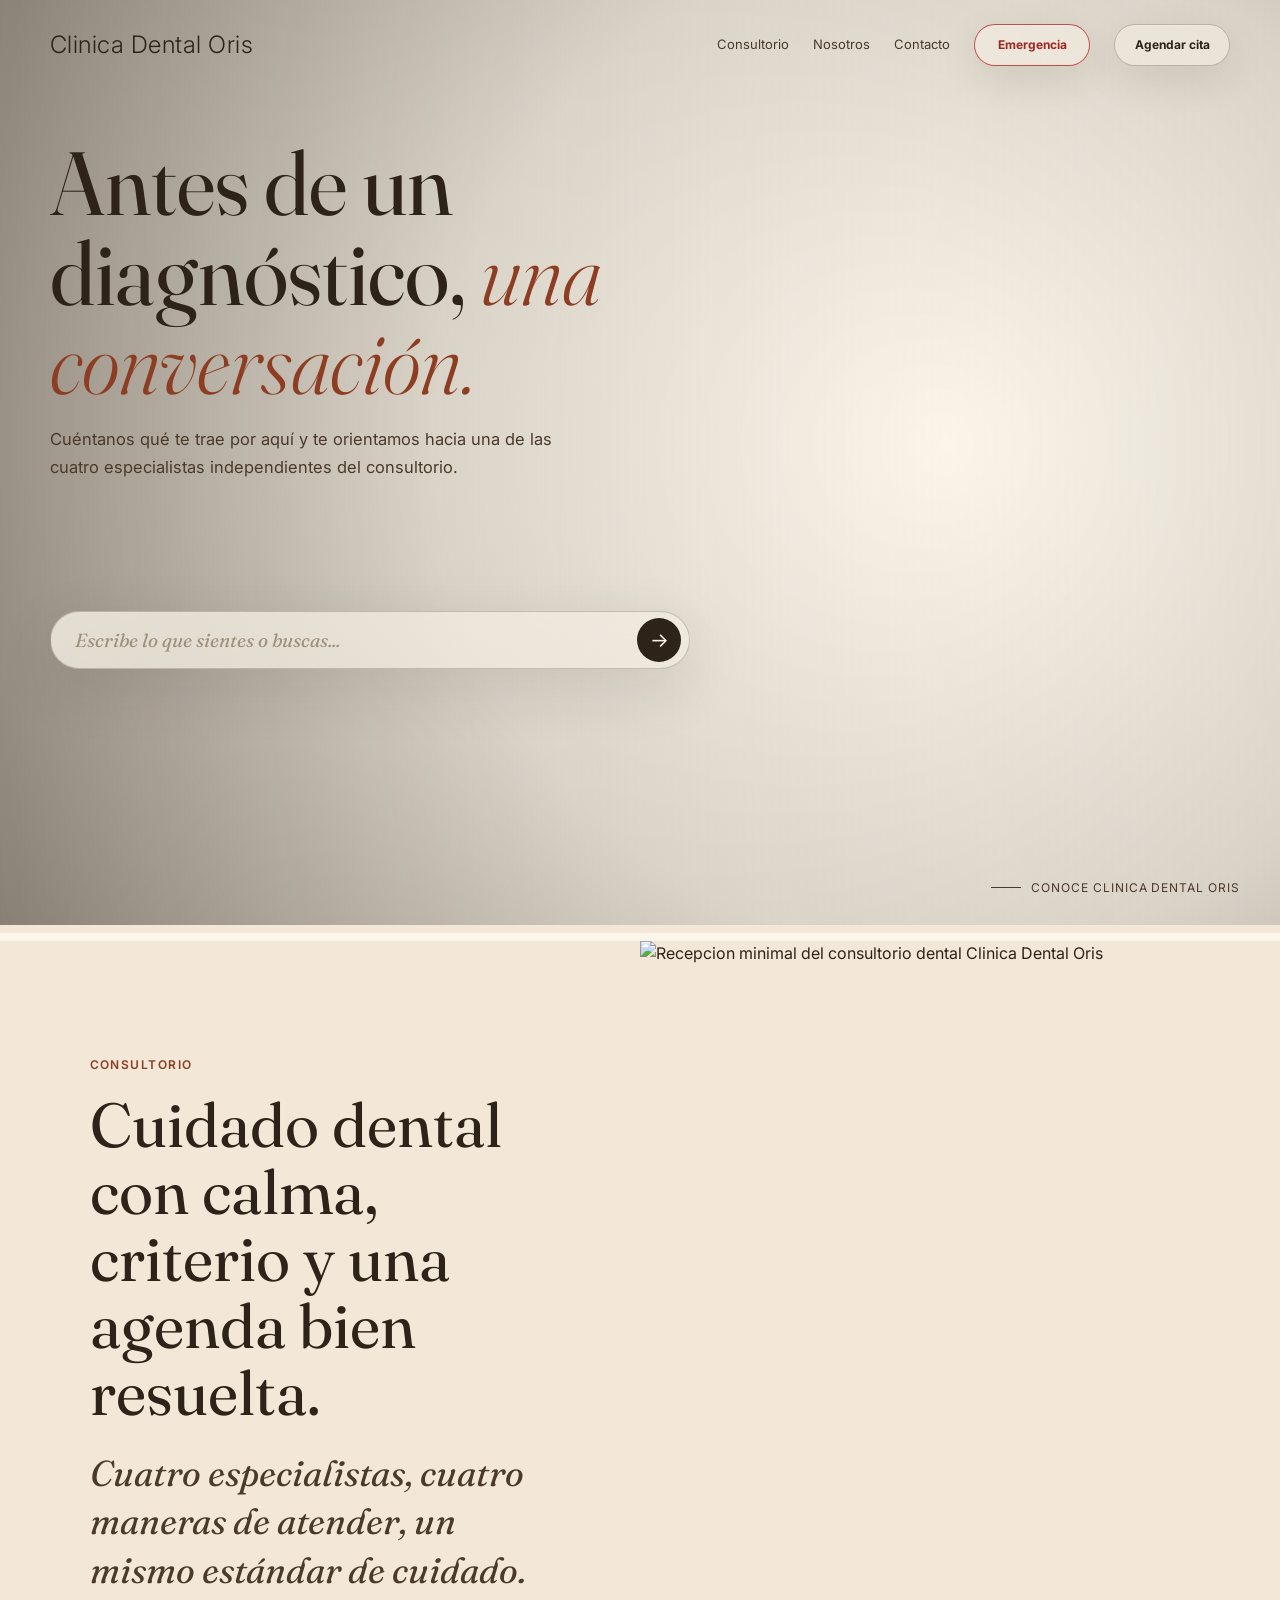
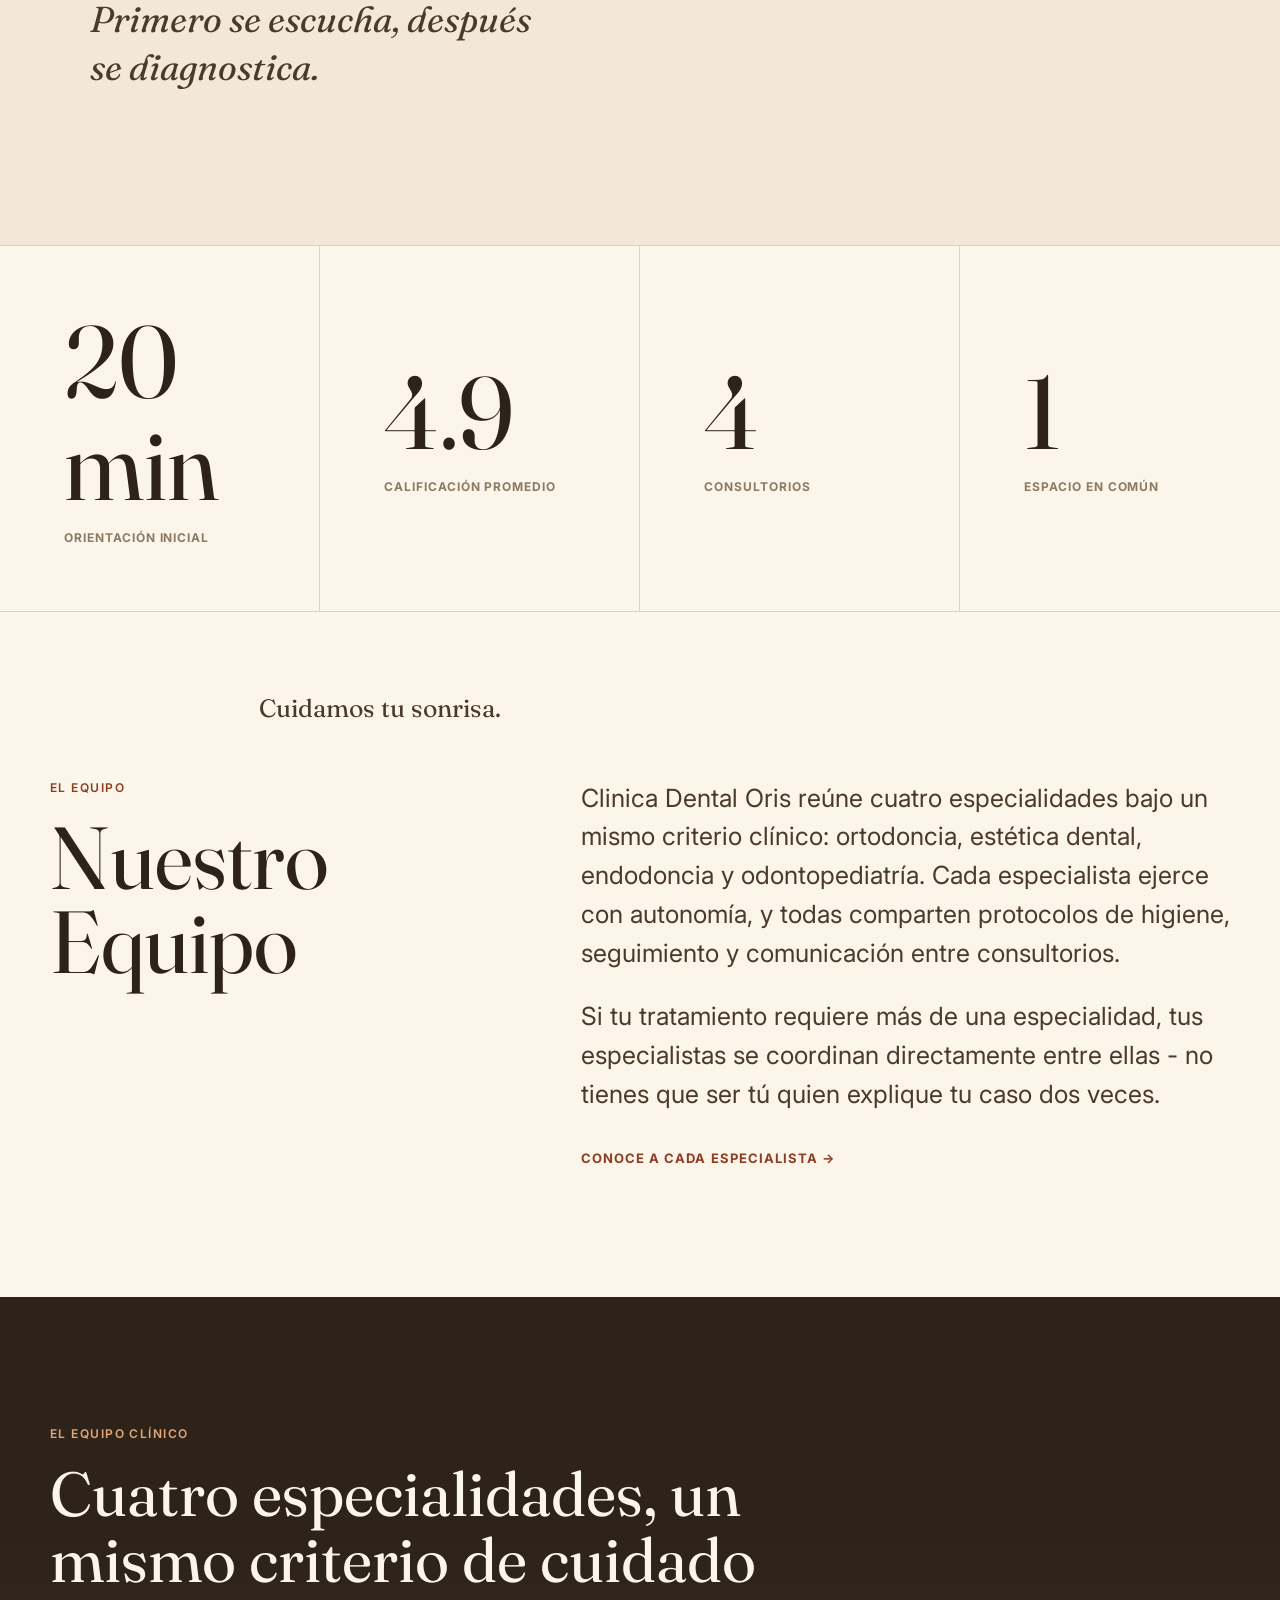
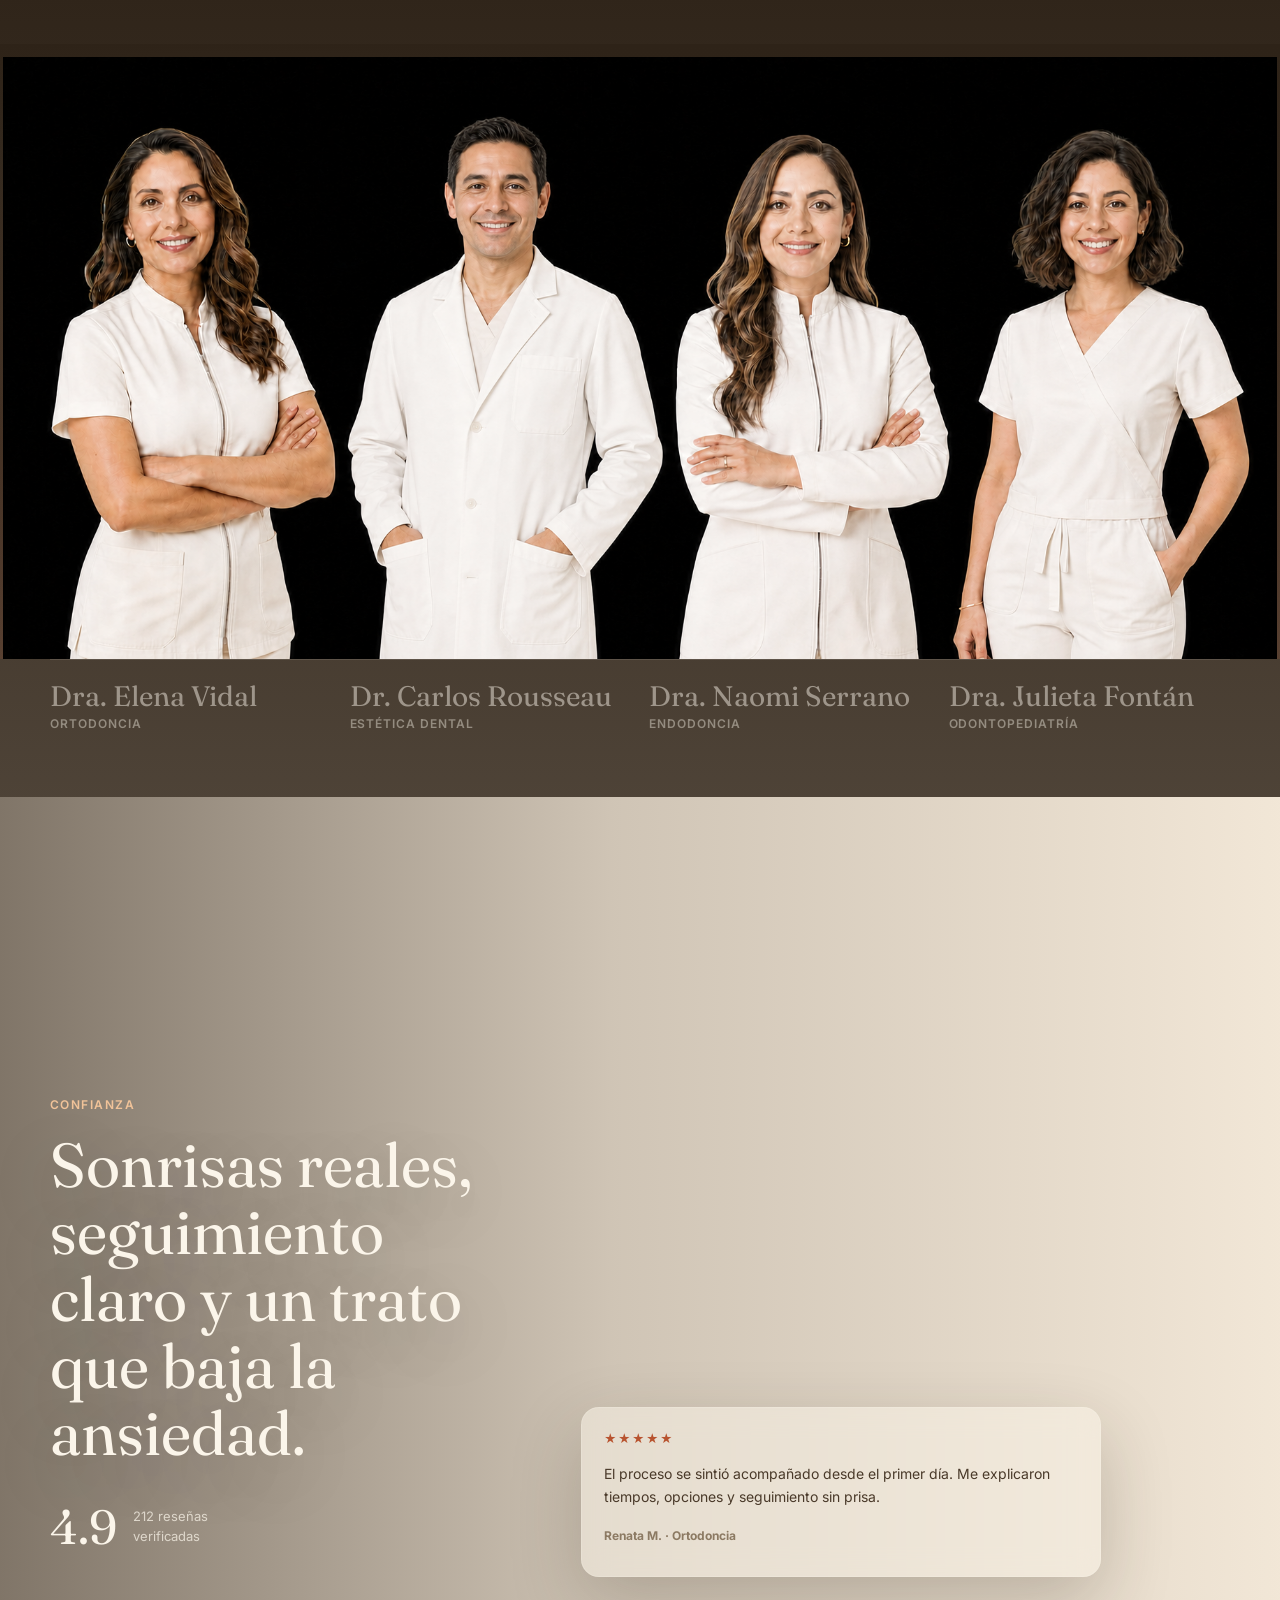
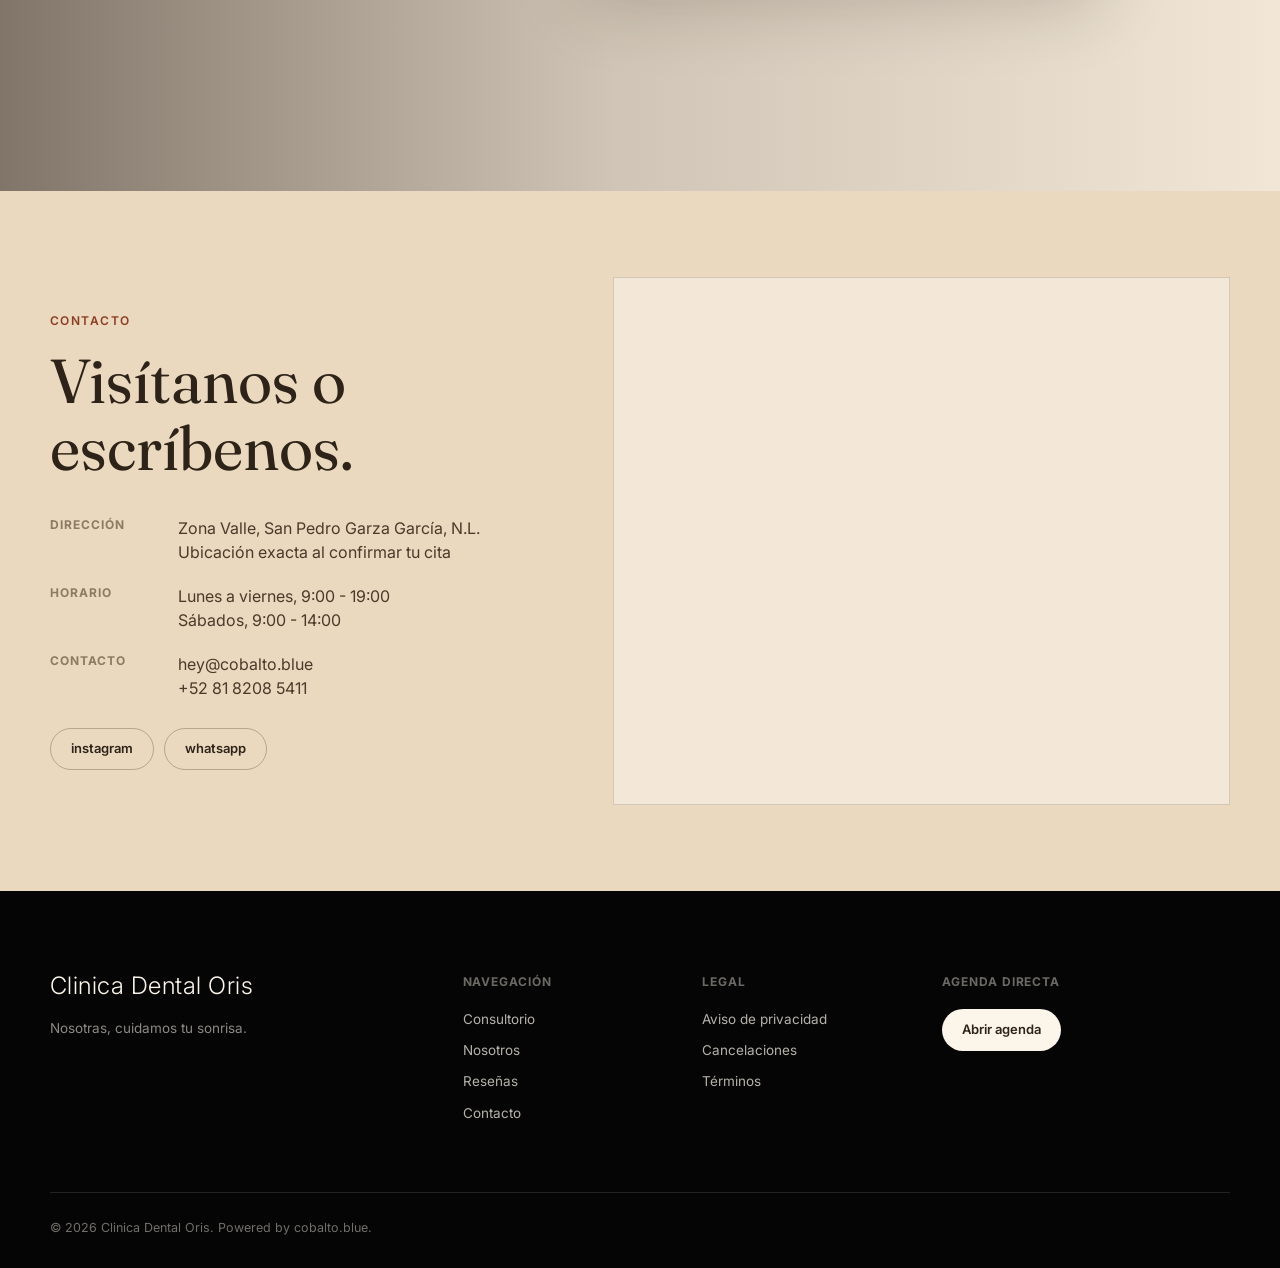
==== commit d03481f5: "Actualiza marca y equipo de Clinica Dental Oris" ====
--- a/public/index.html
+++ b/public/index.html
@@ -3,10 +3,10 @@
   <head>
     <meta charset="utf-8" />
     <meta name="viewport" content="width=device-width, initial-scale=1" />
-    <title>tüdd | Consultorio dental boutique</title>
+    <title>Clinica Dental Oris | Consultorio dental boutique</title>
     <meta
       name="description"
-      content="Consultorio dental boutique con asistente de triaje, cuatro doctoras independientes y agenda de citas."
+      content="Consultorio dental boutique con asistente de triaje, cuatro especialistas independientes y agenda de citas."
     />
     <link rel="preconnect" href="https://fonts.googleapis.com" />
     <link rel="preconnect" href="https://fonts.gstatic.com" crossorigin />
@@ -19,7 +19,7 @@
   <body>
     <header class="site-header" id="siteHeader">
       <div class="wrap nav-wrap">
-        <a class="logo" href="#inicio" aria-label="tüdd inicio">tüdd</a>
+        <a class="logo" href="#inicio" aria-label="Clinica Dental Oris inicio">Clinica Dental Oris</a>
         <nav class="main-nav" id="mainNav" aria-label="Navegacion principal">
           <a href="#consultorio">Consultorio</a>
           <a href="#nosotros">Nosotros</a>
@@ -43,7 +43,7 @@
         <div class="wrap hero-inner" id="heroInner">
           <h1>Antes de un diagnóstico, <em>una conversación.</em></h1>
           <p class="hero-lede">
-            Cuéntanos qué te trae por aquí y te orientamos hacia una de las cuatro doctoras
+            Cuéntanos qué te trae por aquí y te orientamos hacia una de las cuatro especialistas
             independientes del consultorio.
           </p>
 
@@ -58,7 +58,7 @@
           </section>
         </div>
 
-        <div class="scroll-cue"><span></span>conoce tüdd</div>
+        <div class="scroll-cue"><span></span>conoce Clinica Dental Oris</div>
       </section>
 
       <section class="about" id="consultorio">
@@ -67,12 +67,12 @@
             <span class="eyebrow">consultorio</span>
             <h2>Cuidado dental con calma, criterio y una agenda bien resuelta.</h2>
             <p class="quote">
-              Cuatro doctoras, cuatro maneras de atender, un mismo estándar de cuidado.
+              Cuatro especialistas, cuatro maneras de atender, un mismo estándar de cuidado.
               Primero se escucha, después se diagnostica.
             </p>
           </div>
           <div class="about-media reveal">
-            <img src="assets/tudd-clinic.png" alt="Recepcion minimal del consultorio dental tüdd" />
+            <img src="assets/tudd-clinic.png" alt="Recepcion minimal del consultorio dental Clinica Dental Oris" />
           </div>
         </div>
         <div class="stats-banner" aria-label="Datos del consultorio">
@@ -92,13 +92,13 @@
           </div>
           <div>
             <p>
-              tüdd reúne cuatro especialidades bajo un mismo criterio clínico: ortodoncia,
-              estética dental, endodoncia y odontopediatría. Cada doctora ejerce con
+              Clinica Dental Oris reúne cuatro especialidades bajo un mismo criterio clínico: ortodoncia,
+              estética dental, endodoncia y odontopediatría. Cada especialista ejerce con
               autonomía, y todas comparten protocolos de higiene, seguimiento y comunicación
               entre consultorios.
             </p>
             <p>
-              Si tu tratamiento requiere más de una especialidad, tus doctoras se coordinan
+              Si tu tratamiento requiere más de una especialidad, tus especialistas se coordinan
               directamente entre ellas - no tienes que ser tú quien explique tu caso dos veces.
             </p>
             <a href="#doctoras">conoce a cada especialista →</a>
@@ -113,7 +113,7 @@
             <h2>Cuatro especialidades, un mismo criterio de cuidado</h2>
           </div>
         </div>
-        <div class="doctor-panel" id="doctorTrack" aria-label="Doctoras de tüdd"></div>
+        <div class="doctor-panel" id="doctorTrack" aria-label="Especialistas de Clinica Dental Oris"></div>
       </section>
 
       <section class="trust" id="confianza">
@@ -137,7 +137,7 @@
             <span class="eyebrow">contacto</span>
             <h2>Visítanos o escríbenos.</h2>
             <div class="contact-list">
-              <div><span>dirección</span><p>Av Paseo de los Leones 2020, Cumbres 3o. Sector, 64610 Monterrey, N.L.<br />Plaza Altezza piso 1</p></div>
+              <div><span>dirección</span><p>Zona Valle, San Pedro Garza García, N.L.<br />Ubicación exacta al confirmar tu cita</p></div>
               <div><span>horario</span><p>Lunes a viernes, 9:00 - 19:00<br />Sábados, 9:00 - 14:00</p></div>
               <div><span>contacto</span><p>hey@cobalto.blue<br />+52 81 8208 5411</p></div>
             </div>
@@ -148,8 +148,8 @@
           </div>
           <div class="map-card">
             <iframe
-              title="Mapa de tüdd en Plaza Altezza"
-              src="https://www.google.com/maps?q=Av%20Paseo%20de%20los%20Leones%202020%2C%20Cumbres%203o.%20Sector%2C%2064610%20Monterrey%2C%20N.L.%20Plaza%20Altezza%20piso%201&output=embed"
+              title="Mapa de Clinica Dental Oris en San Pedro Garza García"
+              src="https://www.google.com/maps?q=San%20Pedro%20Garza%20Garc%C3%ADa%2C%20N.L.&output=embed"
               loading="lazy"
               referrerpolicy="no-referrer-when-downgrade"
             ></iframe>
@@ -161,7 +161,7 @@
     <footer class="footer">
       <div class="wrap footer-grid">
         <div>
-          <a class="logo" href="#inicio">tüdd</a>
+          <a class="logo" href="#inicio">Clinica Dental Oris</a>
           <p>Nosotras, cuidamos tu sonrisa.</p>
         </div>
         <div>
@@ -183,7 +183,7 @@
         </div>
       </div>
       <div class="wrap footer-bottom">
-        <span>© 2026 tüdd. Powered by cobalto.blue.</span>
+        <span>© 2026 Clinica Dental Oris. Powered by cobalto.blue.</span>
       </div>
     </footer>
 
--- a/public/styles.css
+++ b/public/styles.css
@@ -82,10 +82,11 @@
 }
 
 .logo {
-  font-size: 26px;
+  max-width: calc(100vw - 96px);
+  font-size: clamp(18px, 2.4vw, 24px);
   font-weight: 300;
-  letter-spacing: 0.06em;
-  line-height: 1;
+  letter-spacing: 0.02em;
+  line-height: 1.08;
 }
 
 .main-nav {
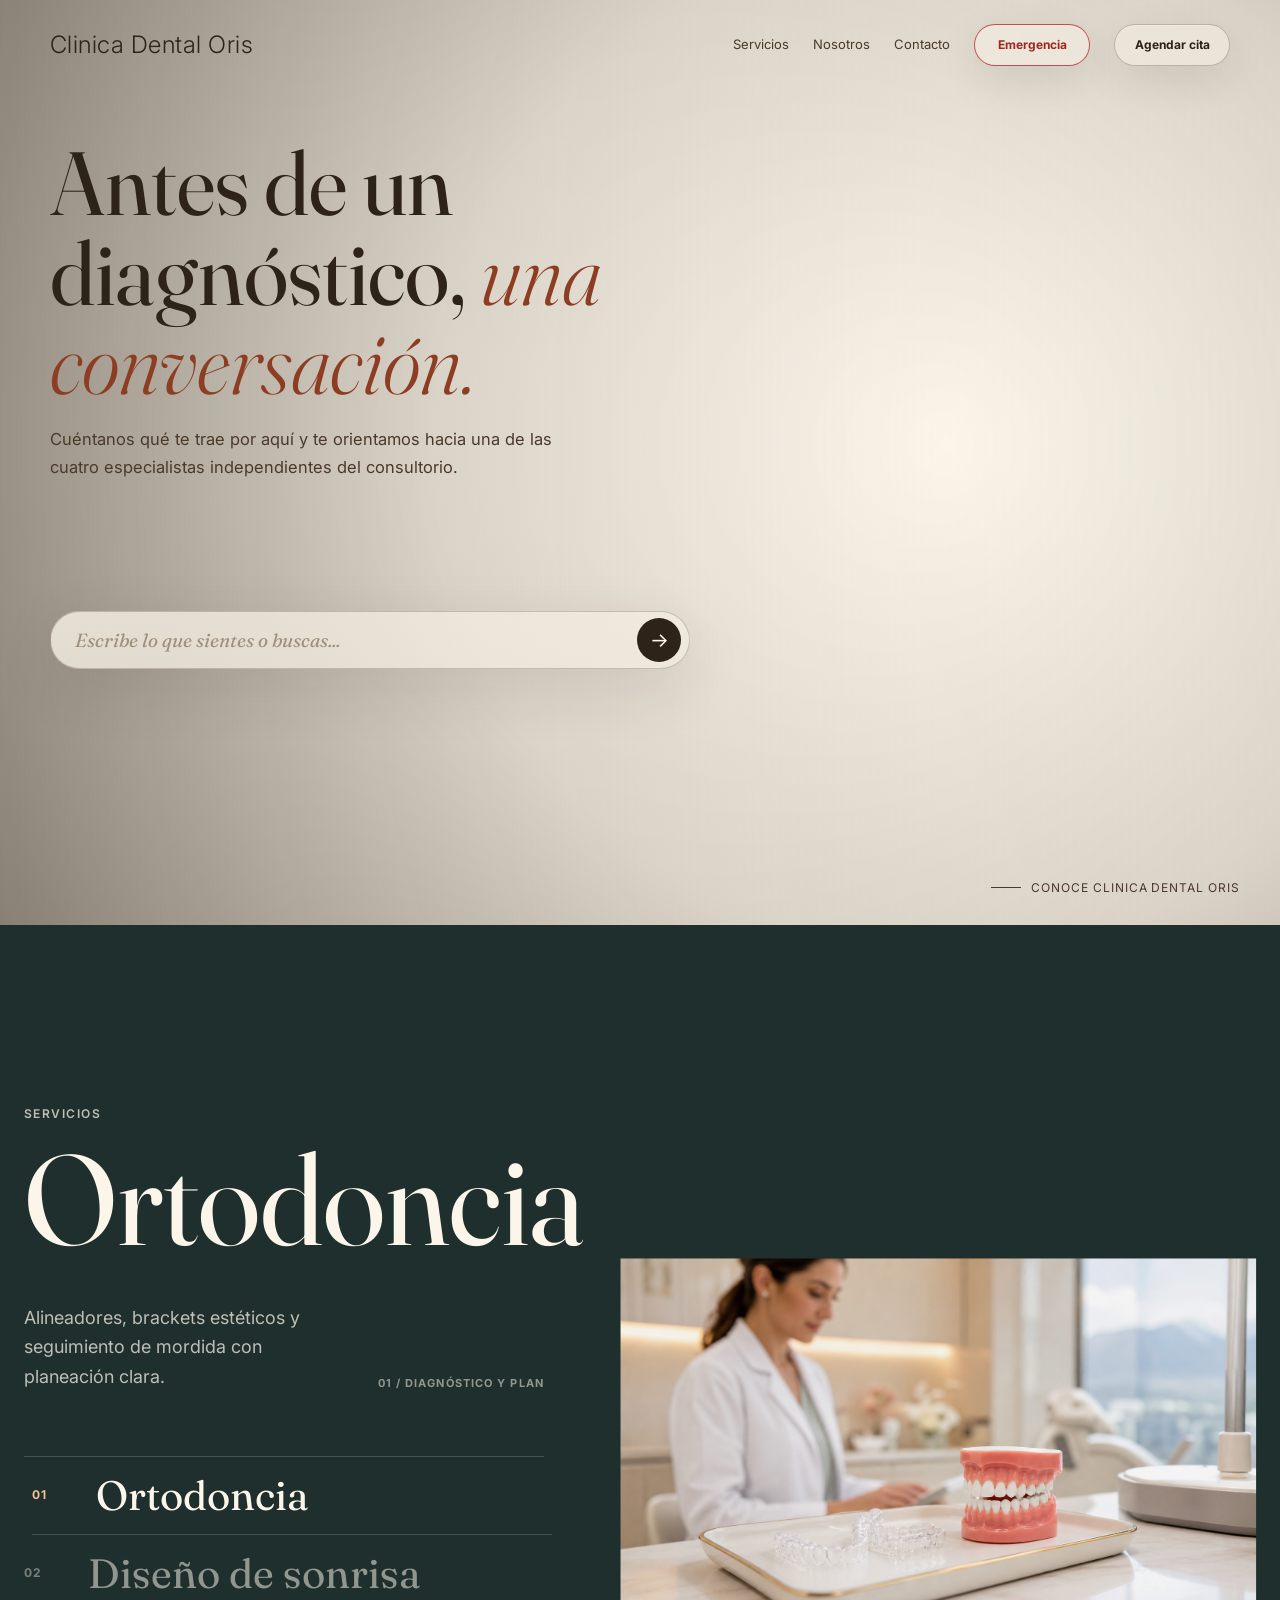
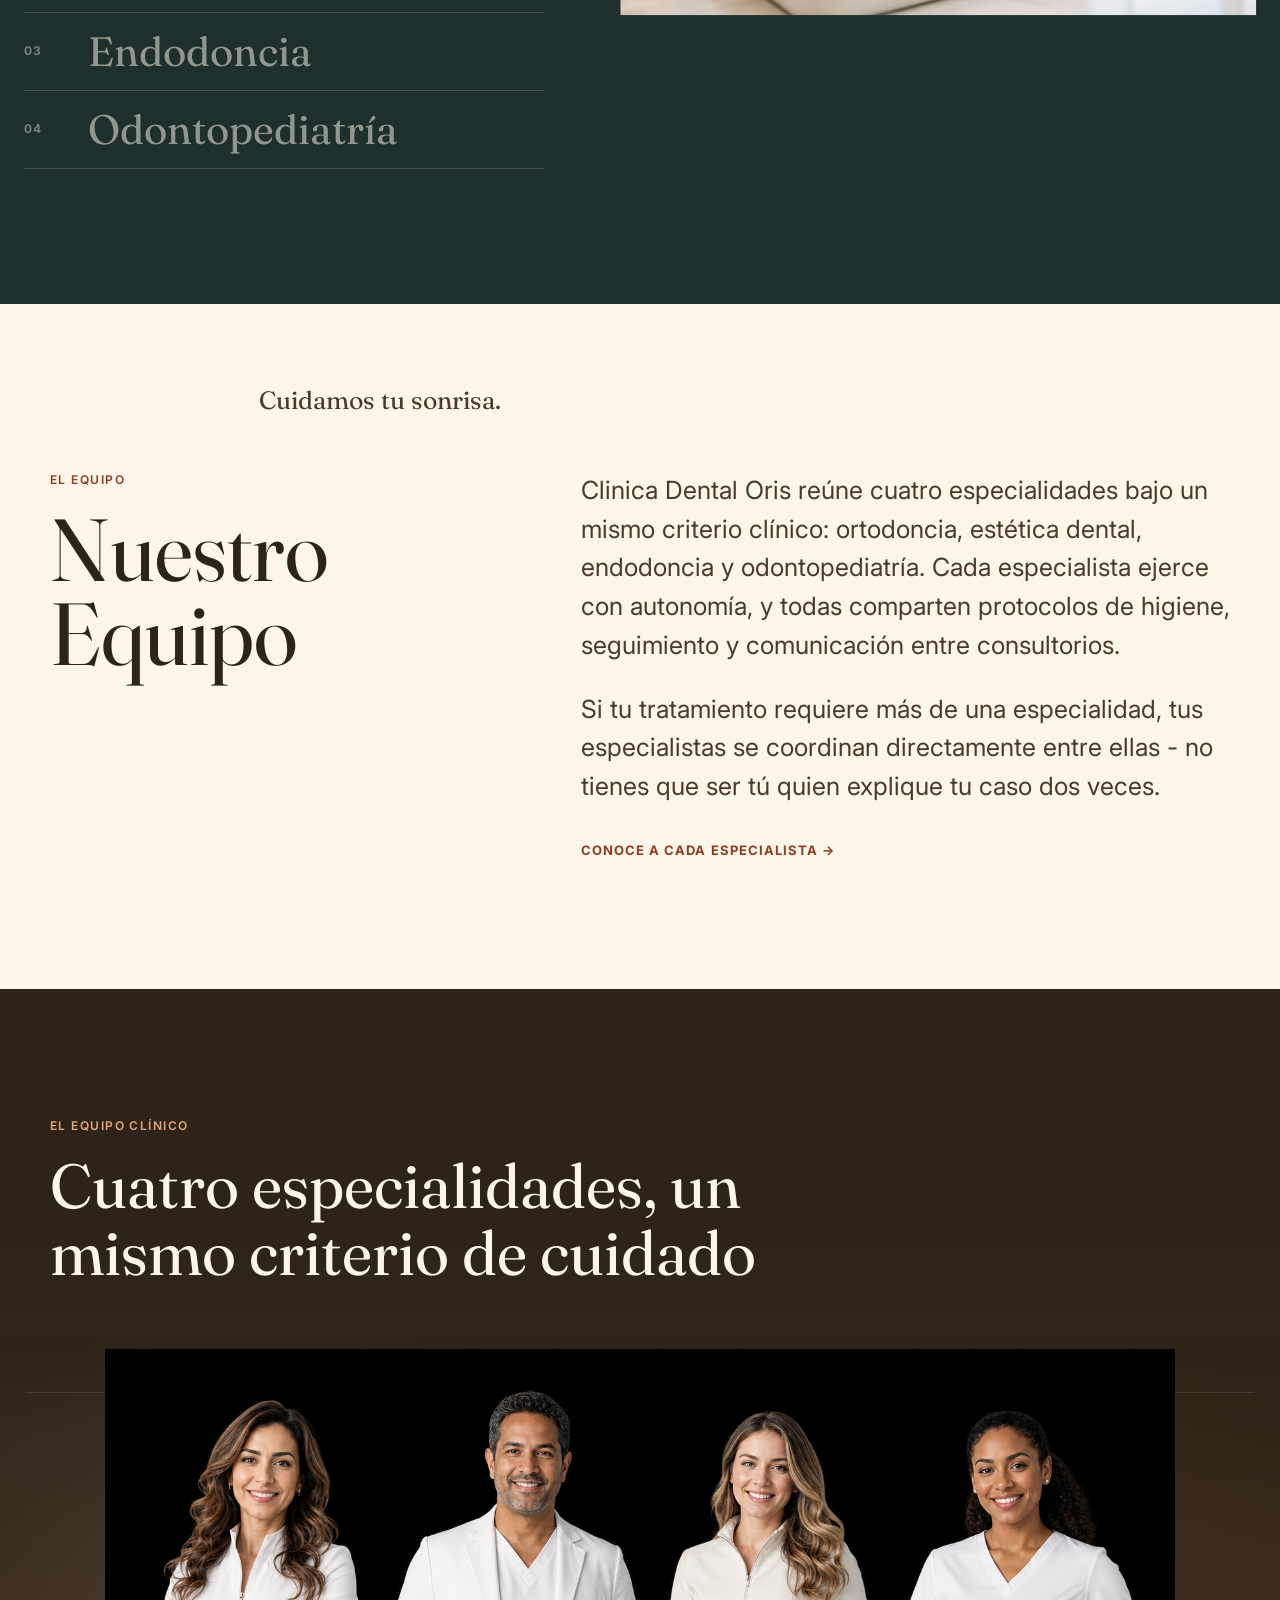
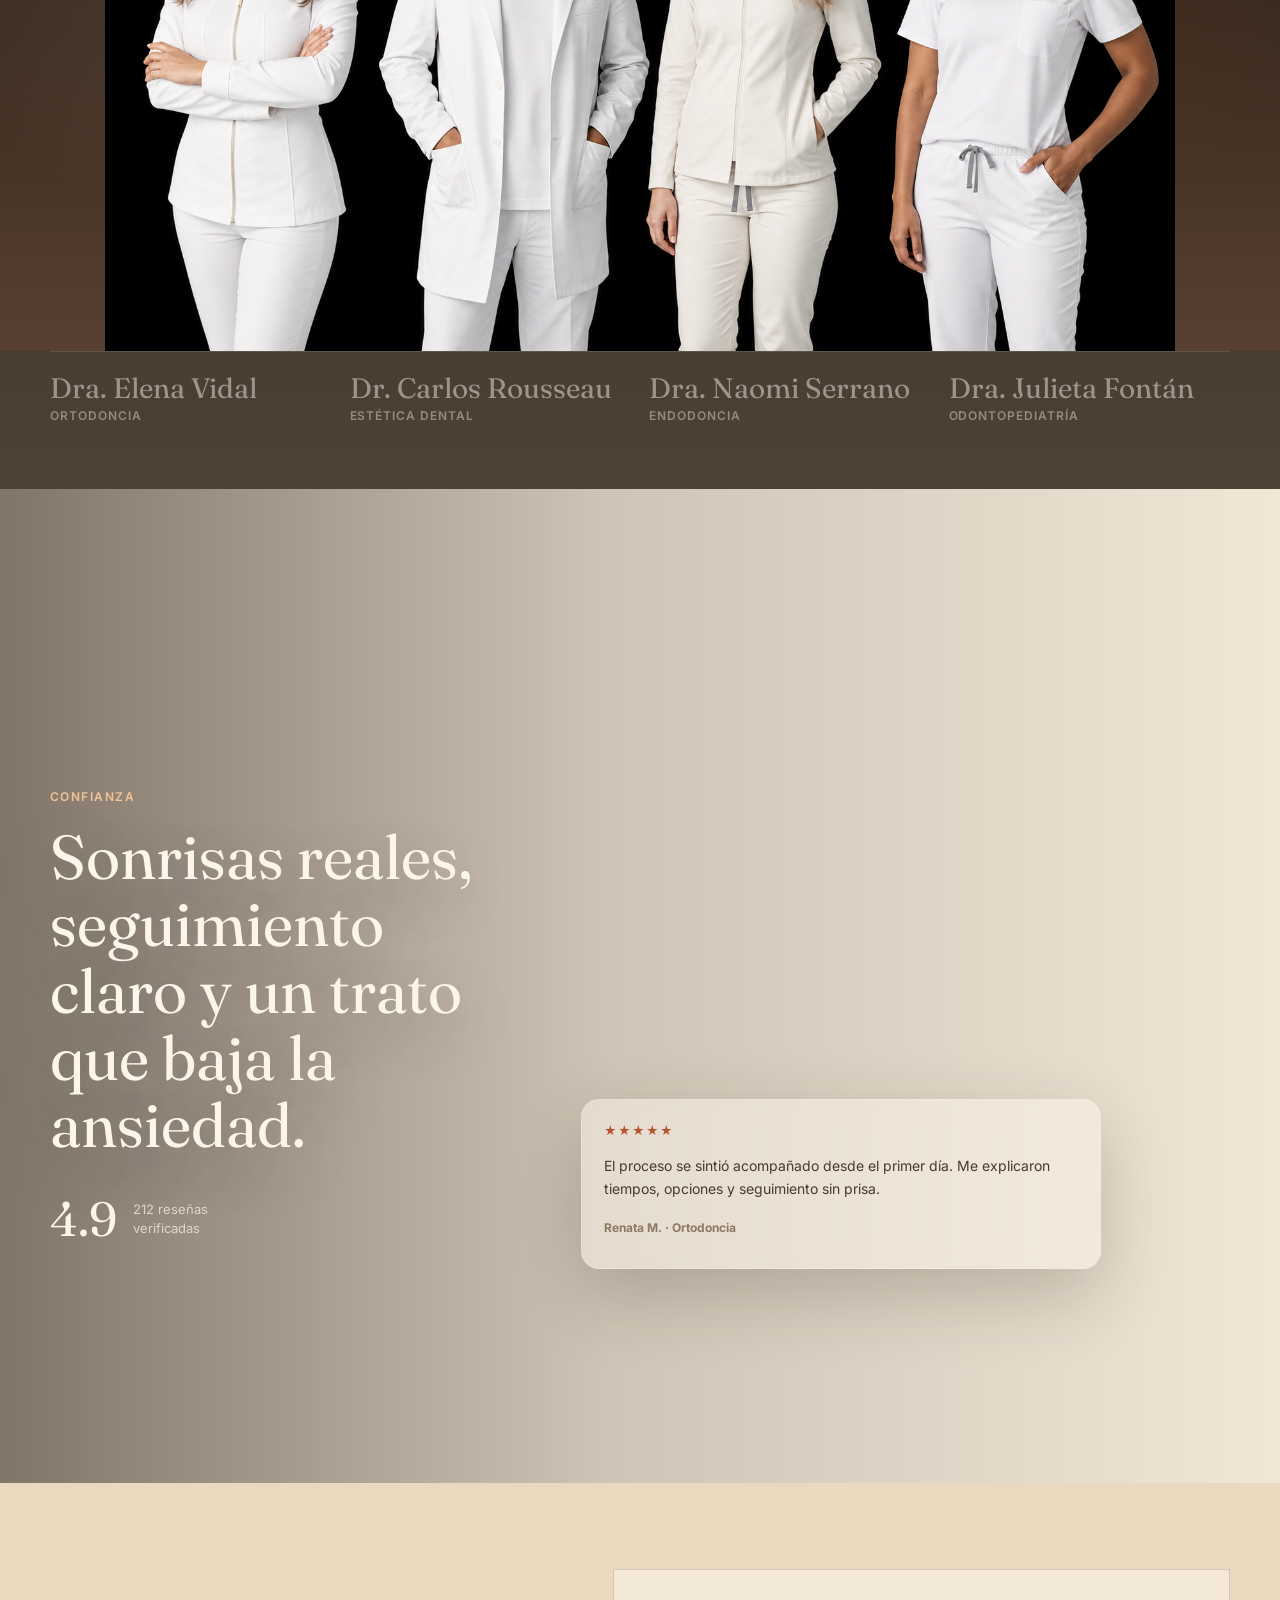
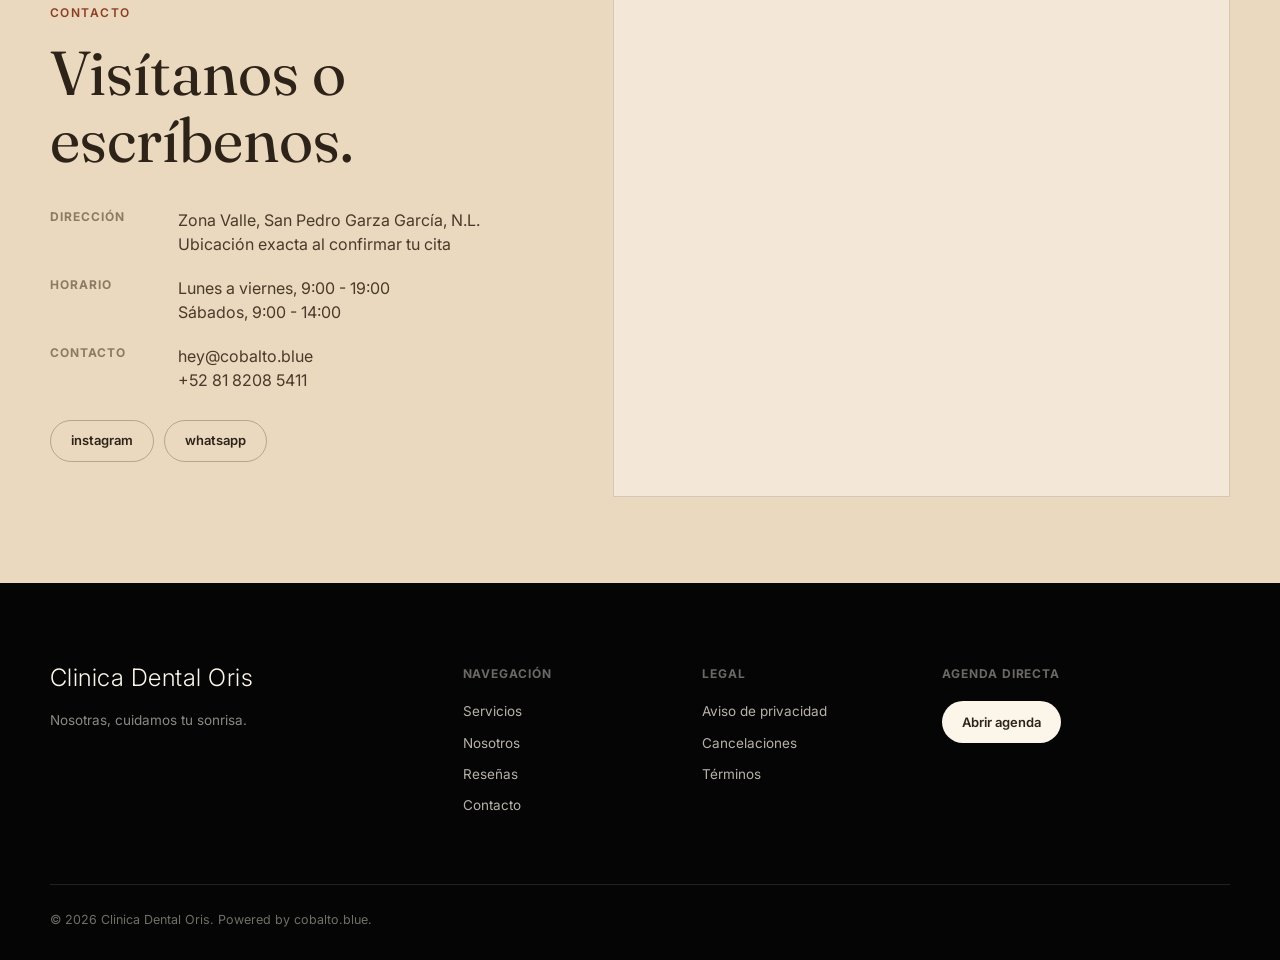
==== commit 2a156615: "Agrega slider de servicios dentales" ====
--- a/public/index.html
+++ b/public/index.html
@@ -21,7 +21,7 @@
       <div class="wrap nav-wrap">
         <a class="logo" href="#inicio" aria-label="Clinica Dental Oris inicio">Clinica Dental Oris</a>
         <nav class="main-nav" id="mainNav" aria-label="Navegacion principal">
-          <a href="#consultorio">Consultorio</a>
+          <a href="#consultorio">Servicios</a>
           <a href="#nosotros">Nosotros</a>
           <a href="#contacto">Contacto</a>
           <a class="header-pill header-pill-emergency" href="https://wa.me/528182085411?text=Hola%2C%20tengo%20una%20emergencia%20dental" target="_blank" rel="noreferrer">Emergencia</a>
@@ -61,25 +61,44 @@
         <div class="scroll-cue"><span></span>conoce Clinica Dental Oris</div>
       </section>
 
-      <section class="about" id="consultorio">
-        <div class="about-grid">
-          <div class="about-copy reveal">
-            <span class="eyebrow">consultorio</span>
-            <h2>Cuidado dental con calma, criterio y una agenda bien resuelta.</h2>
-            <p class="quote">
-              Cuatro especialistas, cuatro maneras de atender, un mismo estándar de cuidado.
-              Primero se escucha, después se diagnostica.
-            </p>
-          </div>
-          <div class="about-media reveal">
-            <img src="assets/tudd-clinic.png" alt="Recepcion minimal del consultorio dental Clinica Dental Oris" />
-          </div>
-        </div>
-        <div class="stats-banner" aria-label="Datos del consultorio">
-          <div><strong>20 min</strong><span>Orientación inicial</span></div>
-          <div><strong>4.9</strong><span>Calificación promedio</span></div>
-          <div><strong>4</strong><span>Consultorios</span></div>
-          <div><strong>1</strong><span>Espacio en común</span></div>
+      <section class="services" id="consultorio" data-service-slider>
+        <div class="services-shell">
+          <div class="services-copy">
+            <span class="eyebrow">servicios</span>
+            <h2 id="serviceTitle" aria-live="polite">Ortodoncia</h2>
+            <div class="services-caption">
+              <p id="serviceDescription">Alineadores, brackets estéticos y seguimiento de mordida con planeación clara.</p>
+              <span id="serviceMeta">01 / Diagnóstico y plan</span>
+            </div>
+            <div class="service-list" role="tablist" aria-label="Servicios dentales">
+              <button class="service-option active" type="button" role="tab" aria-selected="true" data-service-index="0">
+                <span>01</span>Ortodoncia
+              </button>
+              <button class="service-option" type="button" role="tab" aria-selected="false" data-service-index="1">
+                <span>02</span>Diseño de sonrisa
+              </button>
+              <button class="service-option" type="button" role="tab" aria-selected="false" data-service-index="2">
+                <span>03</span>Endodoncia
+              </button>
+              <button class="service-option" type="button" role="tab" aria-selected="false" data-service-index="3">
+                <span>04</span>Odontopediatría
+              </button>
+            </div>
+          </div>
+          <div class="services-gallery" aria-live="polite">
+            <figure class="service-slide active">
+              <img src="assets/service-ortodoncia.png" alt="Alineadores y modelo dental para ortodoncia" />
+            </figure>
+            <figure class="service-slide">
+              <img src="assets/service-diseno-sonrisa.png" alt="Consulta de diseño de sonrisa y blanqueamiento" />
+            </figure>
+            <figure class="service-slide">
+              <img src="assets/service-endodoncia.png" alt="Equipo de endodoncia en consultorio dental premium" />
+            </figure>
+            <figure class="service-slide">
+              <img src="assets/service-odontopediatria.png" alt="Odontopediatría con paciente infantil en consulta tranquila" />
+            </figure>
+          </div>
         </div>
       </section>
 
@@ -166,7 +185,7 @@
         </div>
         <div>
           <h3>Navegación</h3>
-          <a href="#consultorio">Consultorio</a>
+          <a href="#consultorio">Servicios</a>
           <a href="#nosotros">Nosotros</a>
           <a href="#confianza">Reseñas</a>
           <a href="#contacto">Contacto</a>
--- a/public/styles.css
+++ b/public/styles.css
@@ -497,6 +497,165 @@
   text-transform: uppercase;
 }
 
+.services {
+  min-height: 100svh;
+  overflow: hidden;
+  background: #1f2f2d;
+  color: var(--cream);
+  padding: 0 !important;
+  transition: background 0.6s var(--ease);
+}
+
+.services[data-active-service="1"] {
+  background: #6a5746;
+}
+
+.services[data-active-service="2"] {
+  background: #27343b;
+}
+
+.services[data-active-service="3"] {
+  background: #59684f;
+}
+
+.services-shell {
+  width: min(1280px, calc(100% - 48px));
+  min-height: 100svh;
+  display: grid;
+  grid-template-columns: minmax(0, 0.9fr) minmax(420px, 1.1fr);
+  gap: clamp(34px, 6vw, 84px);
+  align-items: center;
+  margin: 0 auto;
+  padding: clamp(88px, 11vw, 148px) 0 clamp(64px, 8vw, 96px);
+}
+
+.services-copy {
+  position: relative;
+  z-index: 2;
+}
+
+.services .eyebrow {
+  color: rgba(251, 245, 234, 0.72);
+}
+
+.services h2 {
+  max-width: 700px;
+  margin-bottom: clamp(24px, 4vw, 44px);
+  font-family: var(--font-display);
+  font-size: clamp(56px, 10vw, 132px);
+  font-weight: 400;
+  letter-spacing: 0;
+  line-height: 0.92;
+}
+
+.services-caption {
+  display: grid;
+  grid-template-columns: minmax(0, 1fr) auto;
+  gap: 24px;
+  align-items: end;
+  max-width: 650px;
+  margin-bottom: clamp(32px, 5vw, 64px);
+}
+
+.services-caption p {
+  margin: 0;
+  color: rgba(251, 245, 234, 0.72);
+  font-size: clamp(15px, 1.6vw, 18px);
+  line-height: 1.65;
+}
+
+.services-caption span {
+  color: rgba(251, 245, 234, 0.52);
+  font-size: 11px;
+  font-weight: 700;
+  letter-spacing: 0.1em;
+  text-align: right;
+  text-transform: uppercase;
+  white-space: nowrap;
+}
+
+.service-list {
+  display: grid;
+  max-width: 620px;
+  border-top: 1px solid rgba(251, 245, 234, 0.18);
+}
+
+.service-option {
+  display: grid;
+  grid-template-columns: 46px 1fr;
+  gap: 18px;
+  align-items: center;
+  border-bottom: 1px solid rgba(251, 245, 234, 0.18);
+  color: rgba(251, 245, 234, 0.52);
+  padding: 18px 0;
+  text-align: left;
+  font-family: var(--font-display);
+  font-size: clamp(24px, 3.2vw, 42px);
+  line-height: 1;
+  transition: color 0.25s ease, transform 0.25s var(--ease);
+}
+
+.service-option span {
+  color: rgba(251, 245, 234, 0.42);
+  font-family: var(--font-body);
+  font-size: 12px;
+  font-weight: 700;
+  letter-spacing: 0.08em;
+}
+
+.service-option:hover,
+.service-option.active {
+  color: var(--cream);
+  transform: translateX(8px);
+}
+
+.service-option.active span {
+  color: #f1c399;
+}
+
+.services-gallery {
+  position: relative;
+  min-height: clamp(440px, 58vw, 760px);
+}
+
+.service-slide {
+  position: absolute;
+  inset: 50% auto auto 50%;
+  width: min(680px, 100%);
+  aspect-ratio: 16 / 9;
+  margin: 0;
+  overflow: hidden;
+  opacity: 0;
+  filter: saturate(0.86) brightness(0.86);
+  transform: translate(-44%, -50%) scale(0.88) rotate(-4deg);
+  transition: opacity 0.55s var(--ease), transform 0.75s var(--ease), filter 0.55s ease;
+}
+
+.service-slide:nth-child(2) {
+  transform: translate(-52%, -46%) scale(0.86) rotate(5deg);
+}
+
+.service-slide:nth-child(3) {
+  transform: translate(-48%, -53%) scale(0.86) rotate(3deg);
+}
+
+.service-slide:nth-child(4) {
+  transform: translate(-42%, -48%) scale(0.86) rotate(-5deg);
+}
+
+.service-slide.active {
+  z-index: 2;
+  opacity: 1;
+  filter: saturate(0.98) brightness(0.96);
+  transform: translate(-50%, -50%) scale(1) rotate(0deg);
+}
+
+.service-slide img {
+  width: 100%;
+  height: 100%;
+  object-fit: cover;
+}
+
 .team-intro {
   background: var(--cream);
   padding-top: 0 !important;
@@ -1182,6 +1341,7 @@
 
   .about-grid,
   .team-intro-grid,
+  .services-shell,
   .trust-grid,
   .contact-grid,
   .footer-grid {
@@ -1225,6 +1385,34 @@
     width: 100%;
     margin-left: 0;
   }
+
+  .services-shell {
+    min-height: auto;
+    padding-top: 104px;
+  }
+
+  .services-caption {
+    grid-template-columns: 1fr;
+  }
+
+  .services-caption span {
+    text-align: left;
+  }
+
+  .services-gallery {
+    min-height: auto;
+    aspect-ratio: 16 / 10;
+  }
+
+  .service-slide,
+  .service-slide:nth-child(2),
+  .service-slide:nth-child(3),
+  .service-slide:nth-child(4),
+  .service-slide.active {
+    inset: 0;
+    width: 100%;
+    transform: none;
+  }
 }
 
 @media (max-width: 620px) {
@@ -1260,6 +1448,16 @@
     border-bottom: 0;
   }
 
+  .services h2 {
+    font-size: clamp(48px, 17vw, 76px);
+  }
+
+  .service-option {
+    grid-template-columns: 34px 1fr;
+    gap: 12px;
+    padding: 15px 0;
+  }
+
   .team-intro p {
     font-size: 17px;
   }
